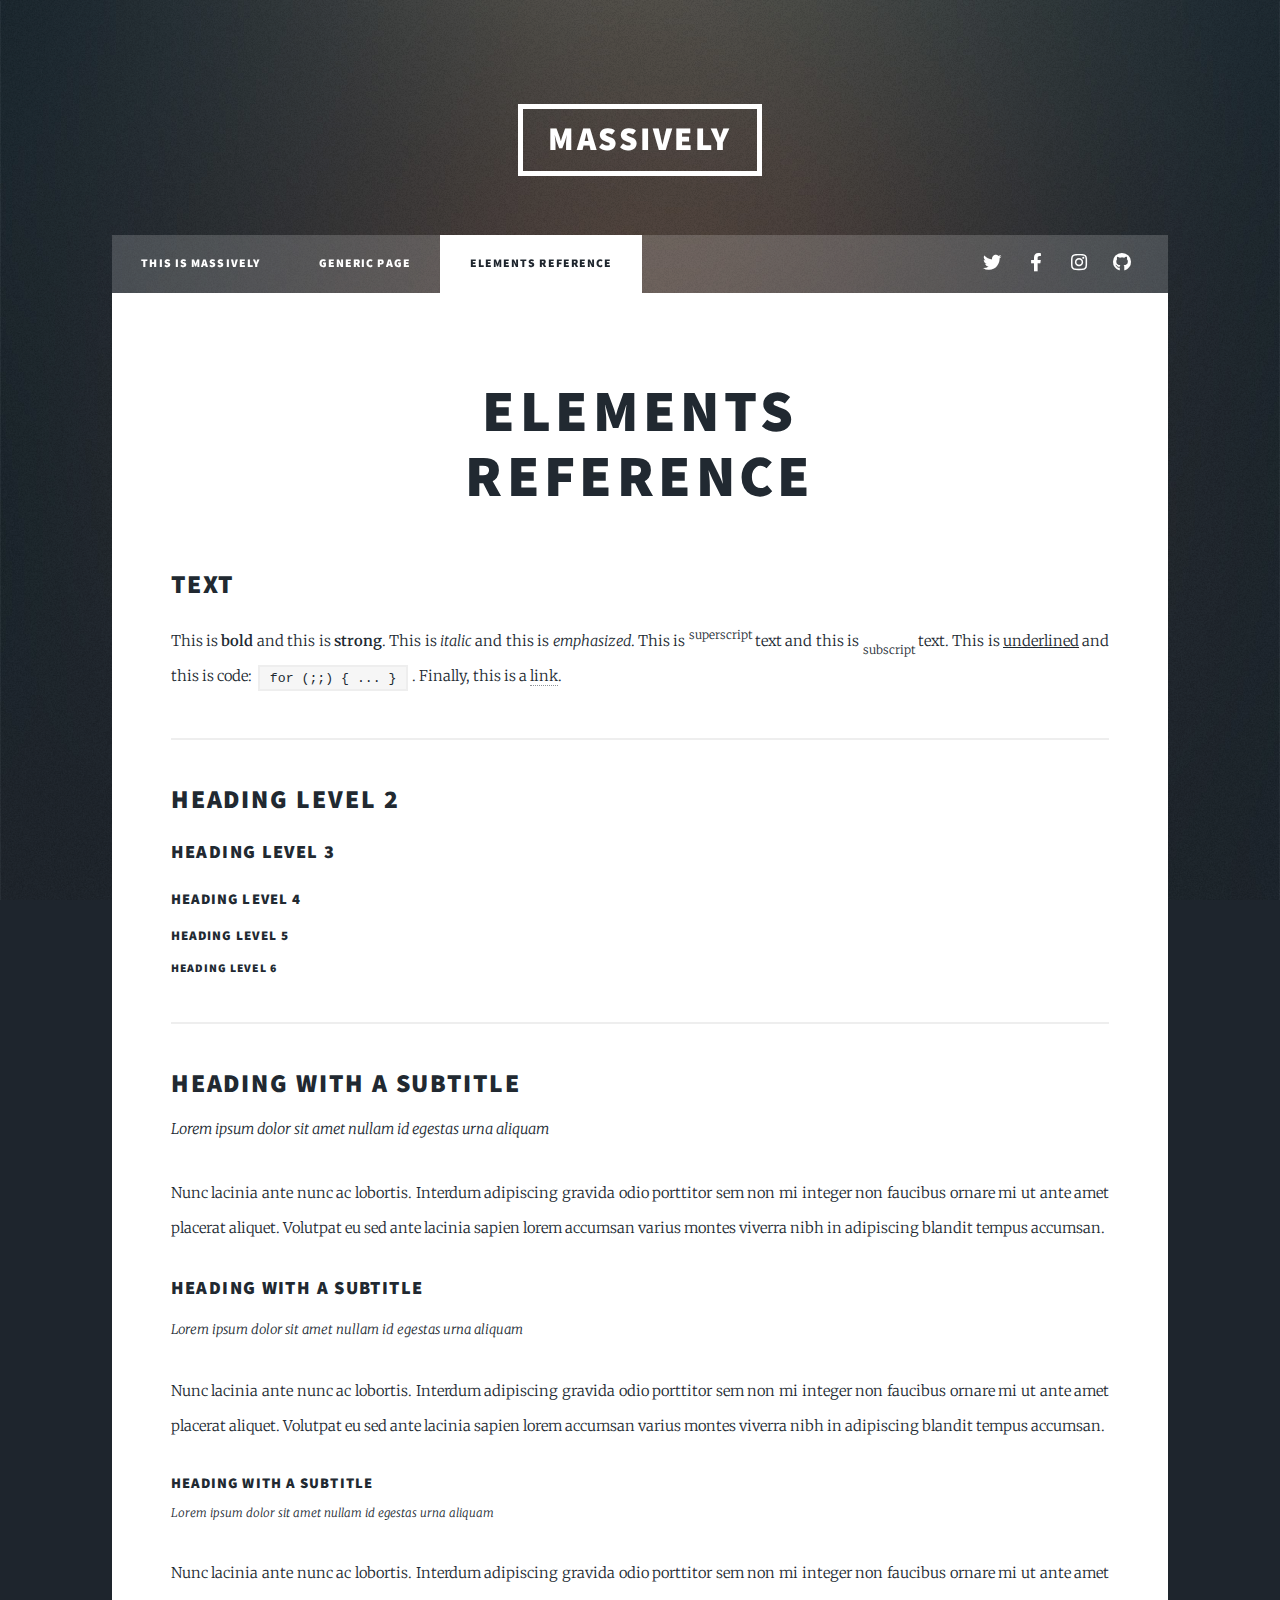
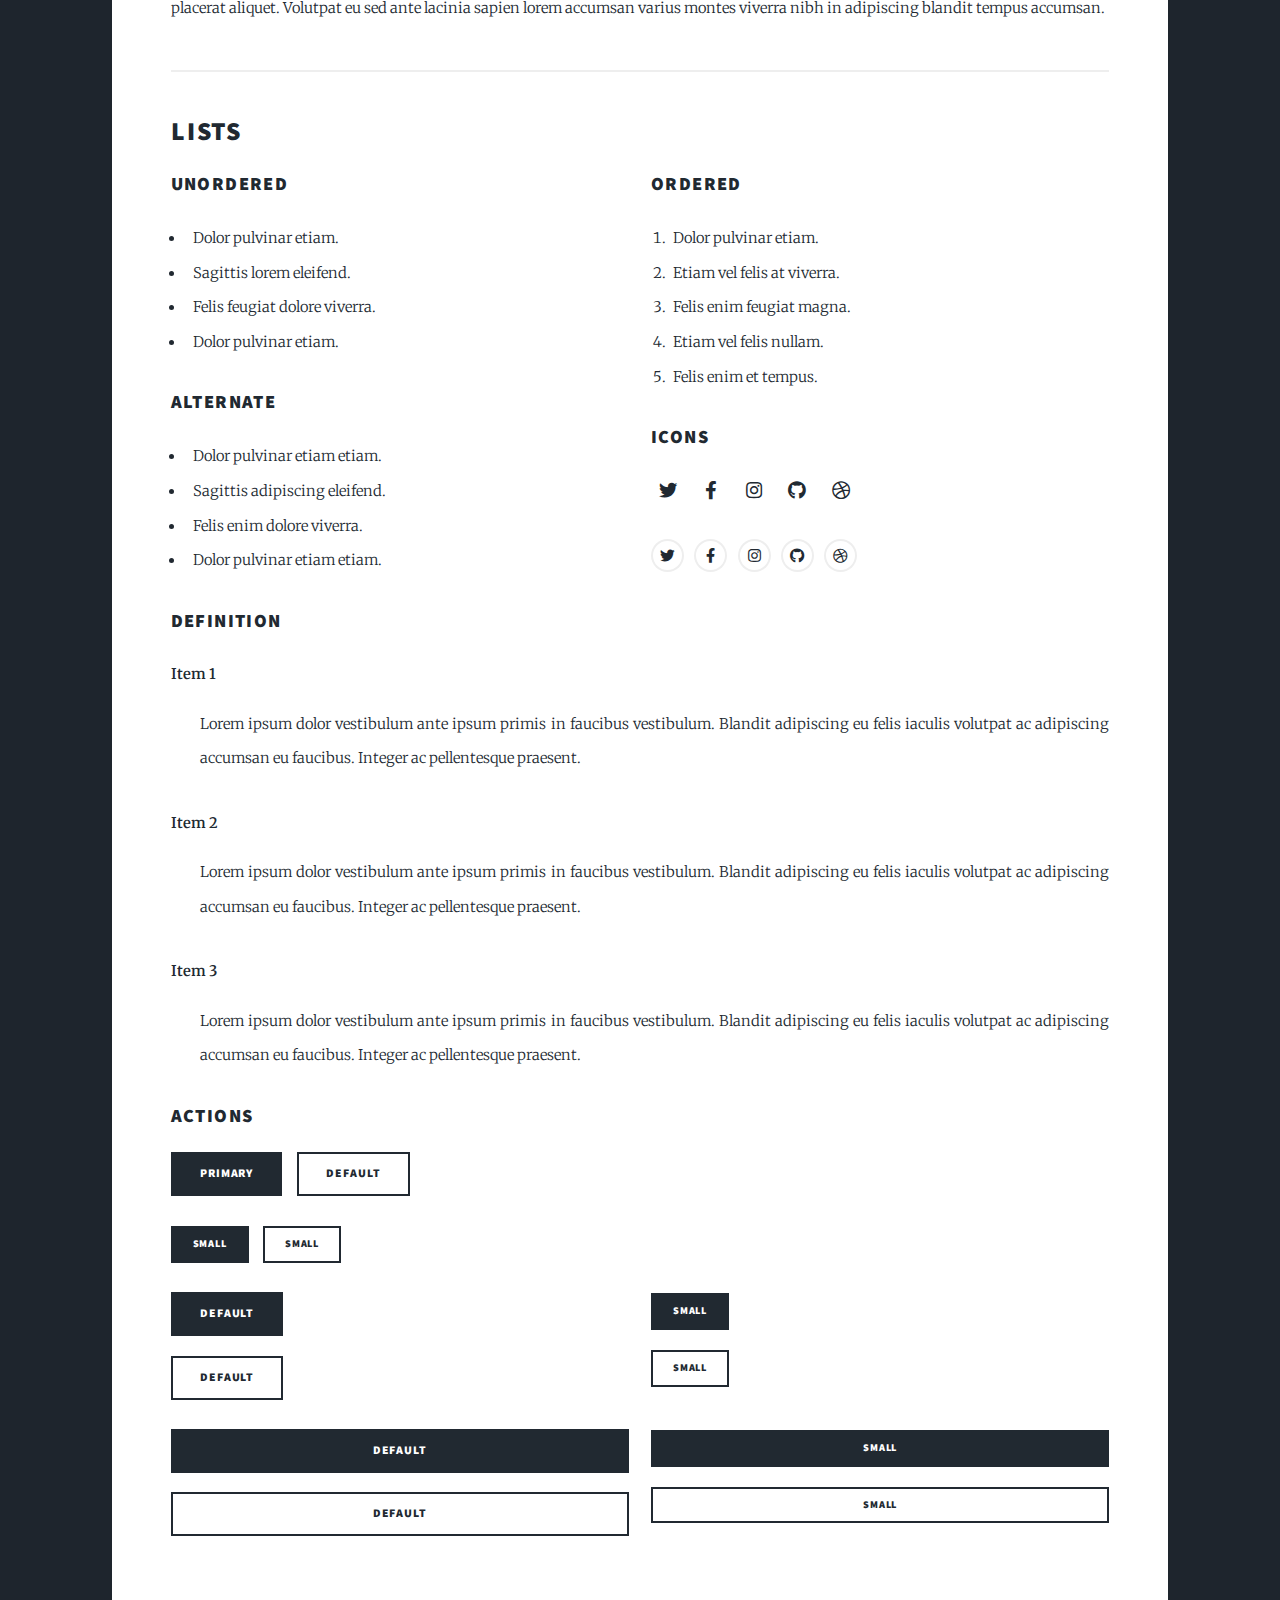
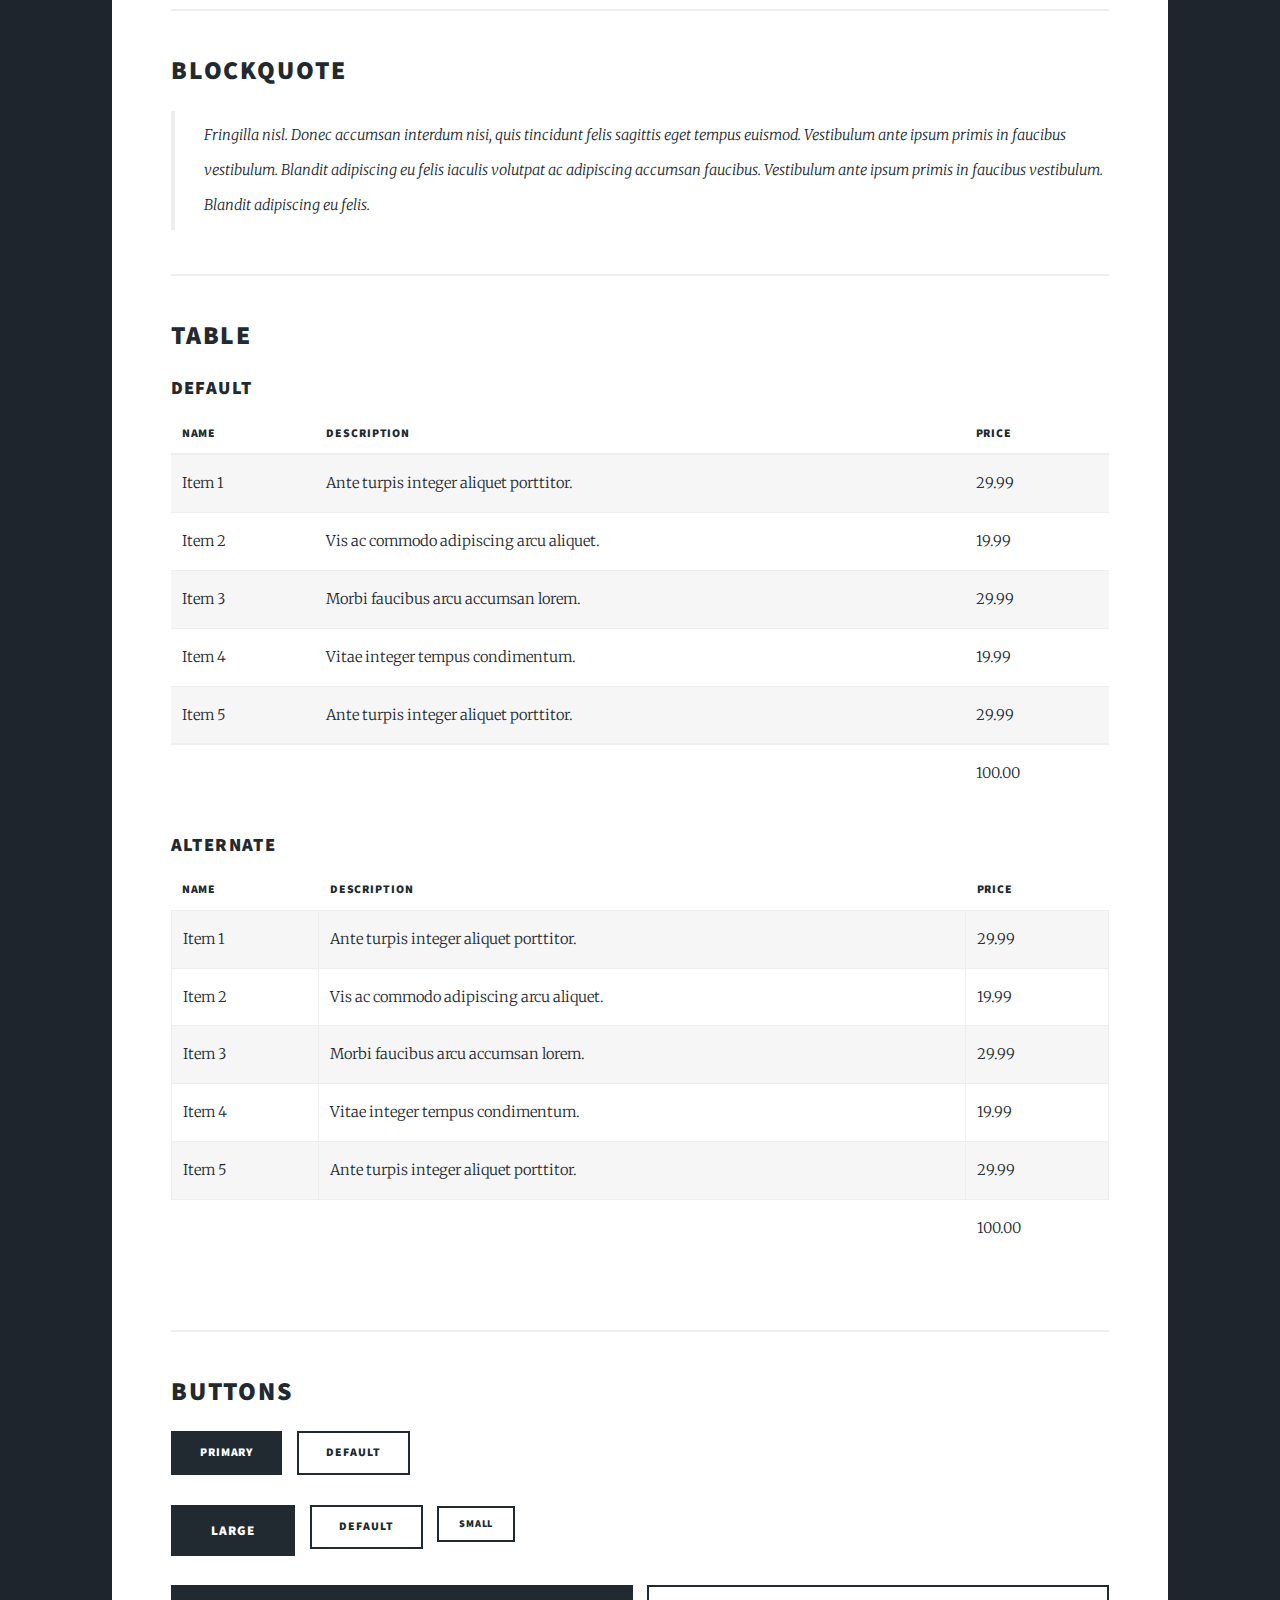
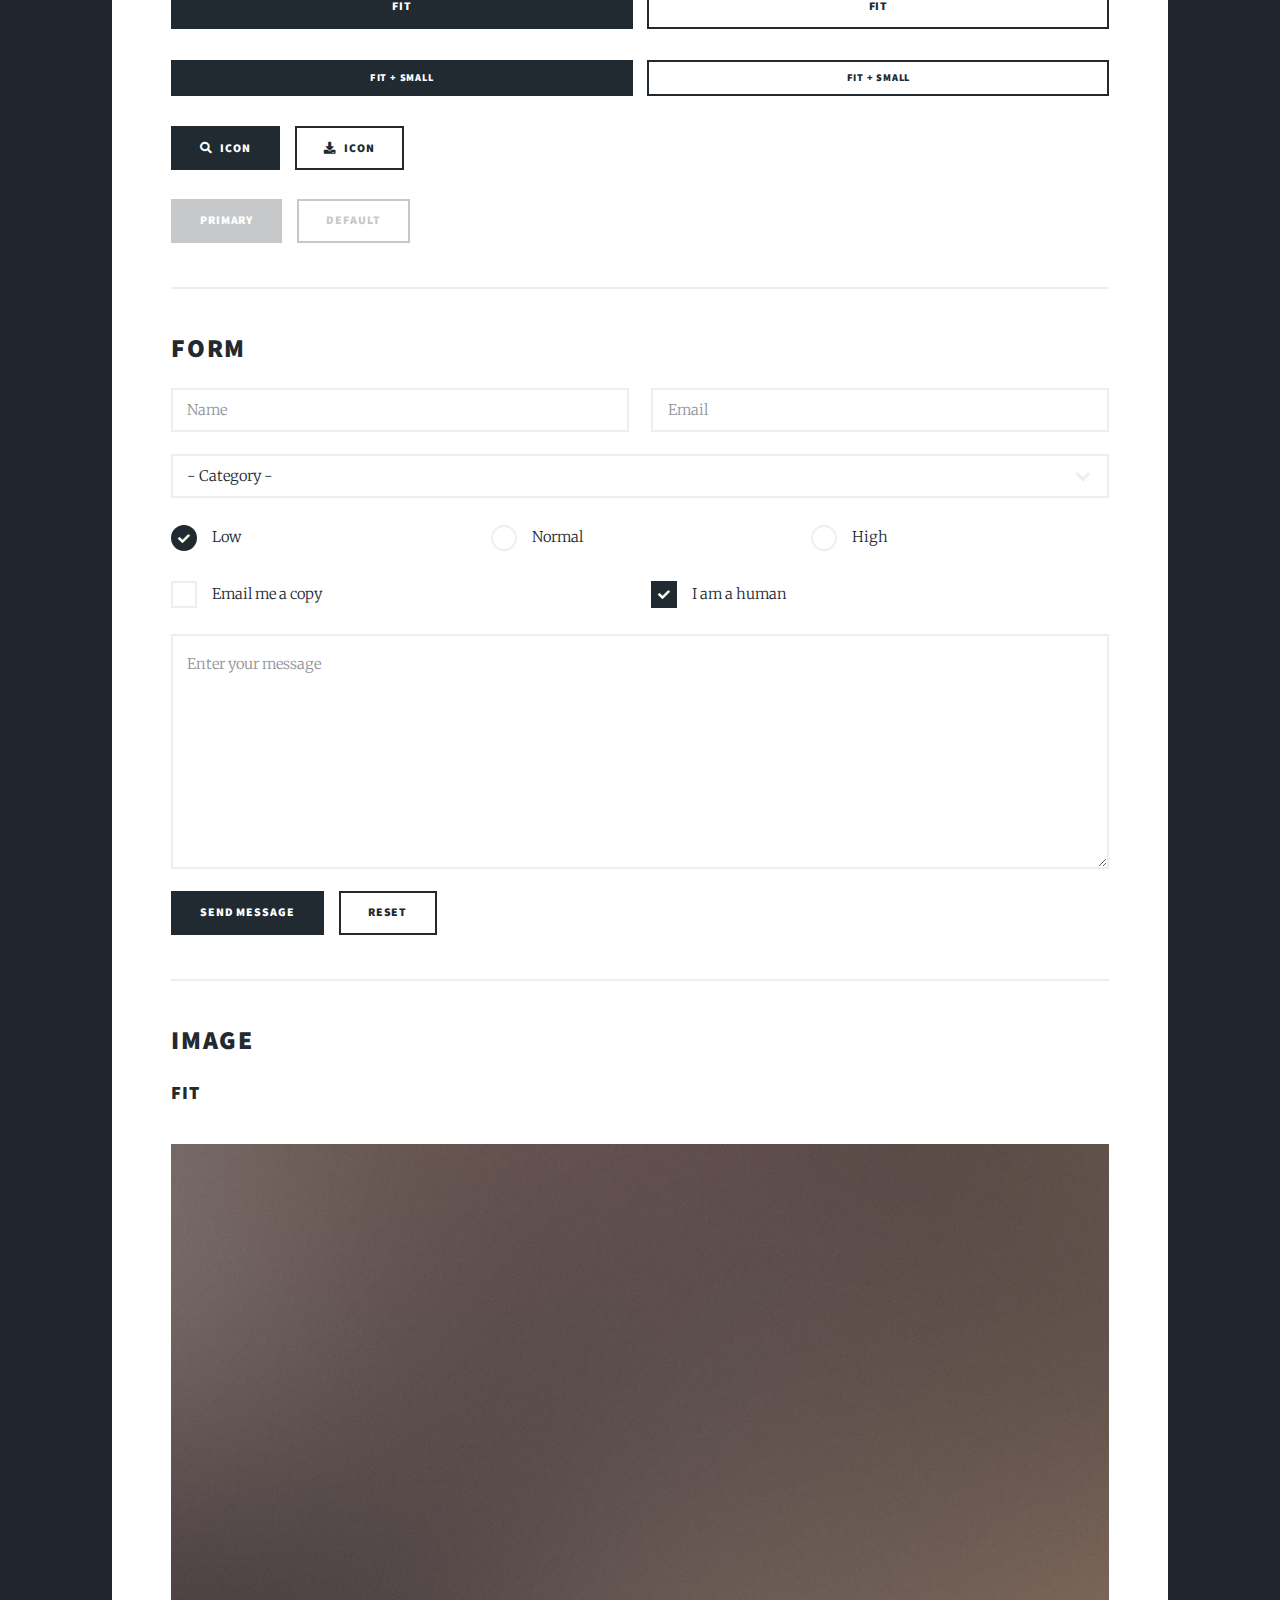
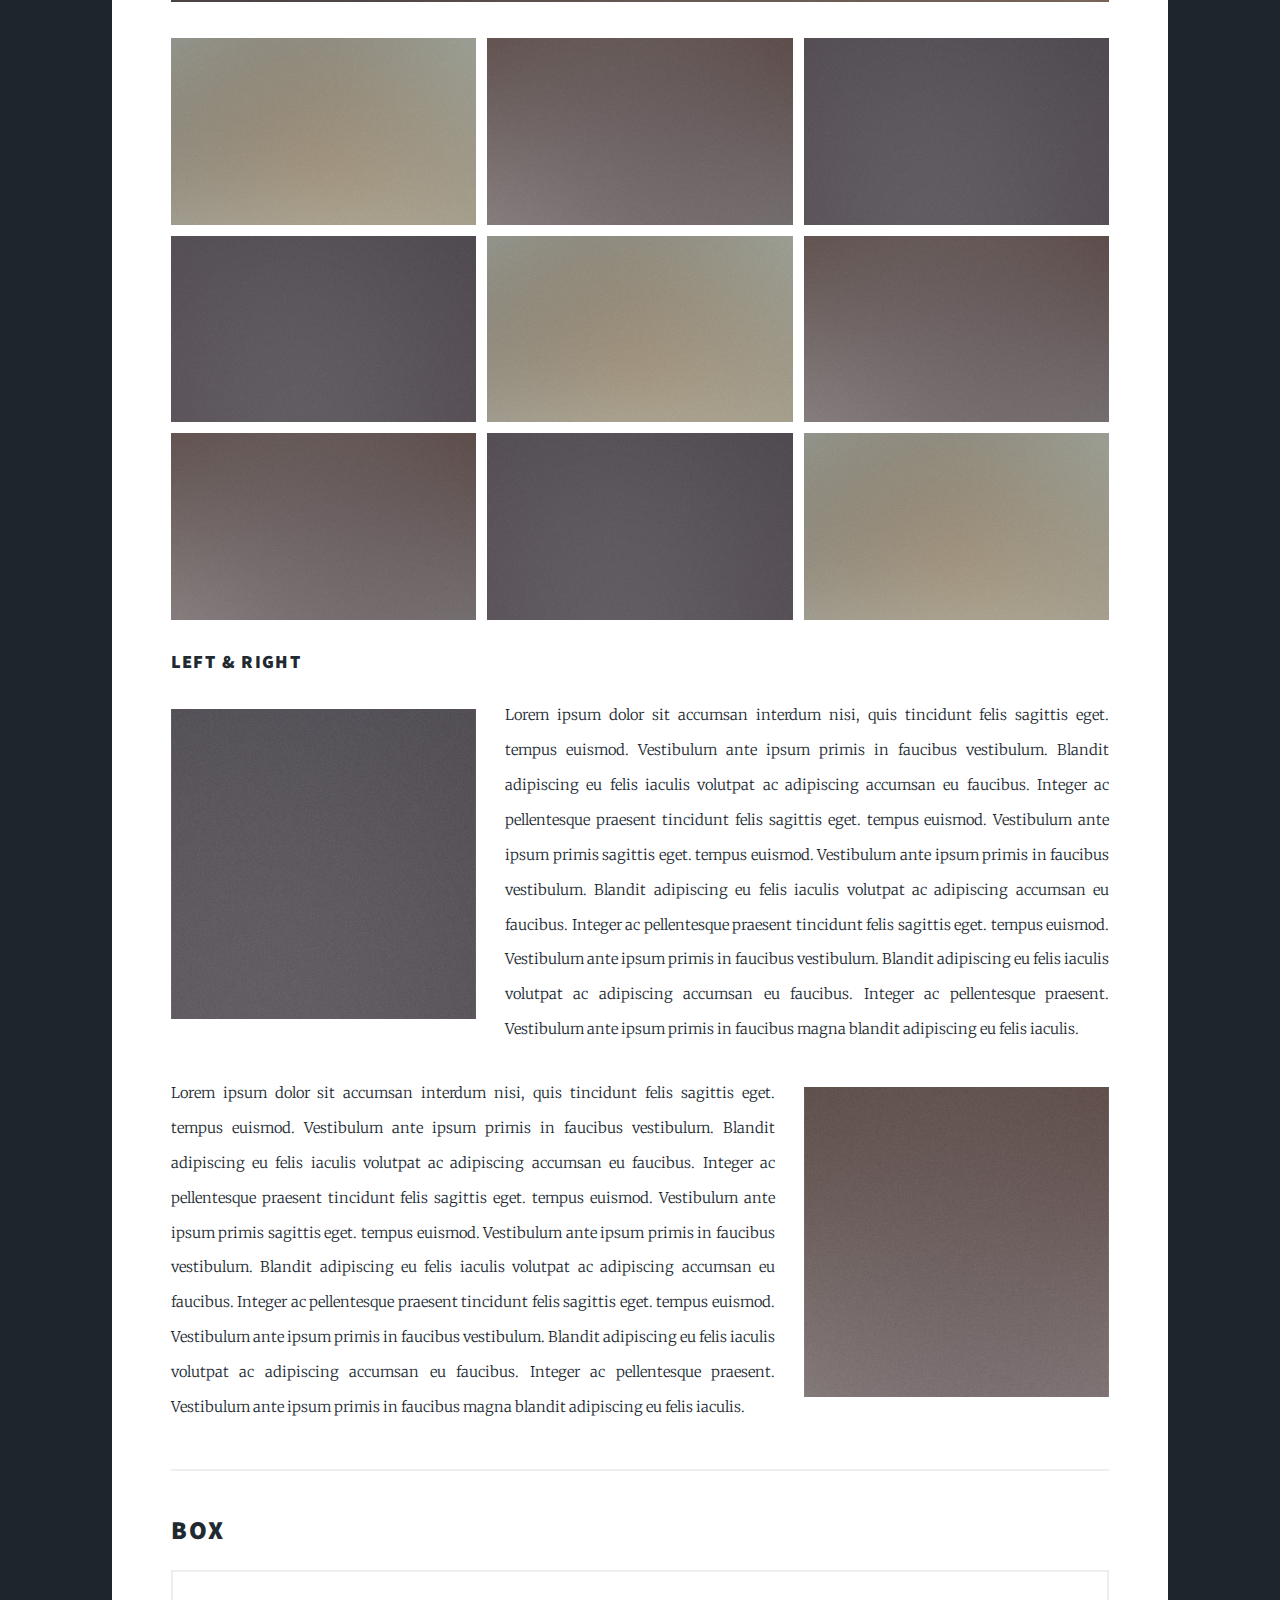
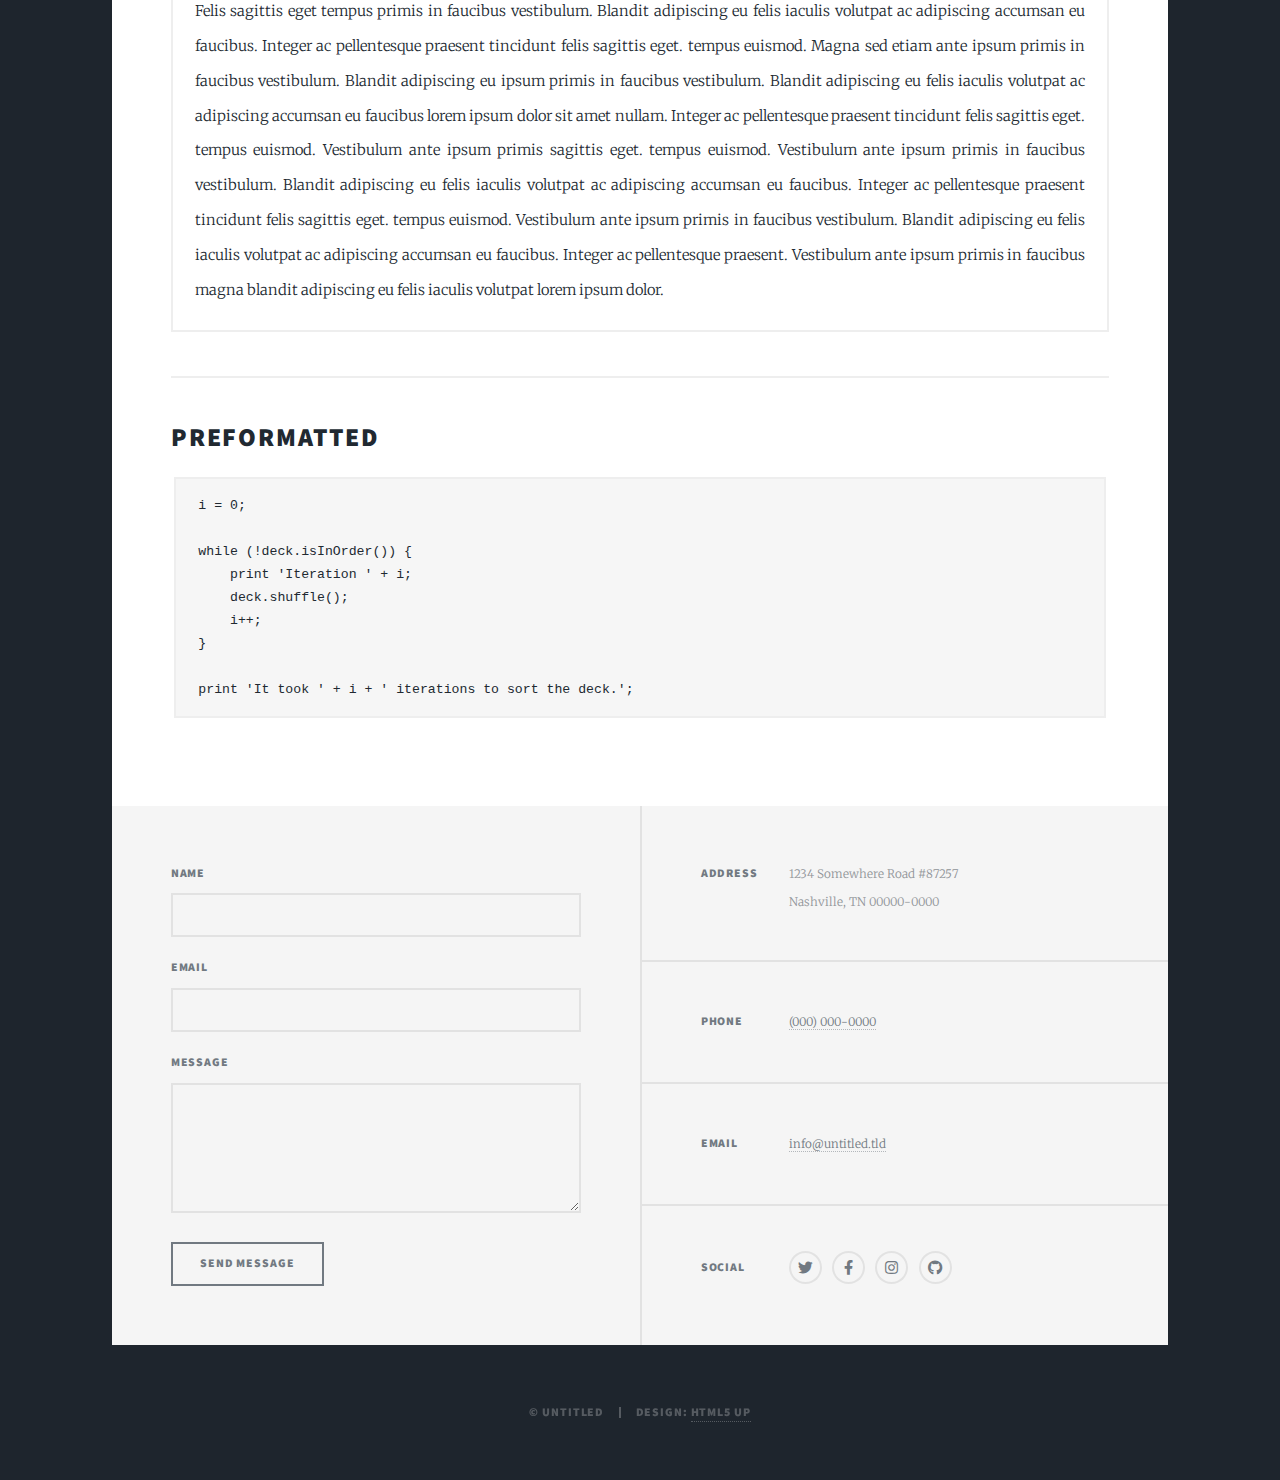
==== elements.html @ 834de0f0 "Add files via upload" ====
<!DOCTYPE HTML>
<!--
	Massively by HTML5 UP
	html5up.net | @ajlkn
	Free for personal and commercial use under the CCA 3.0 license (html5up.net/license)
-->
<html>
	<head>
		<title>Elements Reference - Massively by HTML5 UP</title>
		<meta charset="utf-8" />
		<meta name="viewport" content="width=device-width, initial-scale=1, user-scalable=no" />
		<link rel="stylesheet" href="assets/css/main.css" />
		<noscript><link rel="stylesheet" href="assets/css/noscript.css" /></noscript>
	</head>
	<body class="is-preload">

		<!-- Wrapper -->
			<div id="wrapper">

				<!-- Header -->
					<header id="header">
						<a href="index.html" class="logo">Massively</a>
					</header>

				<!-- Nav -->
					<nav id="nav">
						<ul class="links">
							<li><a href="index.html">This is Massively</a></li>
							<li><a href="generic.html">Generic Page</a></li>
							<li class="active"><a href="elements.html">Elements Reference</a></li>
						</ul>
						<ul class="icons">
							<li><a href="#" class="icon brands fa-twitter"><span class="label">Twitter</span></a></li>
							<li><a href="#" class="icon brands fa-facebook-f"><span class="label">Facebook</span></a></li>
							<li><a href="#" class="icon brands fa-instagram"><span class="label">Instagram</span></a></li>
							<li><a href="#" class="icon brands fa-github"><span class="label">GitHub</span></a></li>
						</ul>
					</nav>

				<!-- Main -->
					<div id="main">

						<!-- Post -->
							<section class="post">
								<header class="major">
									<h1>Elements<br />
									Reference</h1>
								</header>

								<!-- Text stuff -->
									<h2>Text</h2>
									<p>This is <b>bold</b> and this is <strong>strong</strong>. This is <i>italic</i> and this is <em>emphasized</em>.
									This is <sup>superscript</sup> text and this is <sub>subscript</sub> text.
									This is <u>underlined</u> and this is code: <code>for (;;) { ... }</code>.
									Finally, this is a <a href="#">link</a>.</p>
									<hr />
									<h2>Heading Level 2</h2>
									<h3>Heading Level 3</h3>
									<h4>Heading Level 4</h4>
									<h5>Heading Level 5</h5>
									<h6>Heading Level 6</h6>
									<hr />
									<header>
										<h2>Heading with a Subtitle</h2>
										<p>Lorem ipsum dolor sit amet nullam id egestas urna aliquam</p>
									</header>
									<p>Nunc lacinia ante nunc ac lobortis. Interdum adipiscing gravida odio porttitor sem non mi integer non faucibus ornare mi ut ante amet placerat aliquet. Volutpat eu sed ante lacinia sapien lorem accumsan varius montes viverra nibh in adipiscing blandit tempus accumsan.</p>
									<header>
										<h3>Heading with a Subtitle</h3>
										<p>Lorem ipsum dolor sit amet nullam id egestas urna aliquam</p>
									</header>
									<p>Nunc lacinia ante nunc ac lobortis. Interdum adipiscing gravida odio porttitor sem non mi integer non faucibus ornare mi ut ante amet placerat aliquet. Volutpat eu sed ante lacinia sapien lorem accumsan varius montes viverra nibh in adipiscing blandit tempus accumsan.</p>
									<header>
										<h4>Heading with a Subtitle</h4>
										<p>Lorem ipsum dolor sit amet nullam id egestas urna aliquam</p>
									</header>
									<p>Nunc lacinia ante nunc ac lobortis. Interdum adipiscing gravida odio porttitor sem non mi integer non faucibus ornare mi ut ante amet placerat aliquet. Volutpat eu sed ante lacinia sapien lorem accumsan varius montes viverra nibh in adipiscing blandit tempus accumsan.</p>

									<hr />

								<!-- Lists -->
									<h2>Lists</h2>
									<div class="row">
										<div class="col-6 col-12-small">

											<h3>Unordered</h3>
											<ul>
												<li>Dolor pulvinar etiam.</li>
												<li>Sagittis lorem eleifend.</li>
												<li>Felis feugiat dolore viverra.</li>
												<li>Dolor pulvinar etiam.</li>
											</ul>

											<h3>Alternate</h3>
											<ul class="alt">
												<li>Dolor pulvinar etiam etiam.</li>
												<li>Sagittis adipiscing eleifend.</li>
												<li>Felis enim dolore viverra.</li>
												<li>Dolor pulvinar etiam etiam.</li>
											</ul>

										</div>
										<div class="col-6 col-12-small">

											<h3>Ordered</h3>
											<ol>
												<li>Dolor pulvinar etiam.</li>
												<li>Etiam vel felis at viverra.</li>
												<li>Felis enim feugiat magna.</li>
												<li>Etiam vel felis nullam.</li>
												<li>Felis enim et tempus.</li>
											</ol>

											<h3>Icons</h3>
											<ul class="icons">
												<li><a href="#" class="icon brands fa-twitter"><span class="label">Twitter</span></a></li>
												<li><a href="#" class="icon brands fa-facebook-f"><span class="label">Facebook</span></a></li>
												<li><a href="#" class="icon brands fa-instagram"><span class="label">Instagram</span></a></li>
												<li><a href="#" class="icon brands fa-github"><span class="label">Github</span></a></li>
												<li><a href="#" class="icon brands fa-dribbble"><span class="label">Dribbble</span></a></li>
											</ul>
											<ul class="icons alt">
												<li><a href="#" class="icon brands alt fa-twitter"><span class="label">Twitter</span></a></li>
												<li><a href="#" class="icon brands alt fa-facebook-f"><span class="label">Facebook</span></a></li>
												<li><a href="#" class="icon brands alt fa-instagram"><span class="label">Instagram</span></a></li>
												<li><a href="#" class="icon brands alt fa-github"><span class="label">Github</span></a></li>
												<li><a href="#" class="icon brands alt fa-dribbble"><span class="label">Dribbble</span></a></li>
											</ul>

										</div>
									</div>
									<h3>Definition</h3>
									<dl>
										<dt>Item 1</dt>
										<dd>
											<p>Lorem ipsum dolor vestibulum ante ipsum primis in faucibus vestibulum. Blandit adipiscing eu felis iaculis volutpat ac adipiscing accumsan eu faucibus. Integer ac pellentesque praesent.</p>
										</dd>
										<dt>Item 2</dt>
										<dd>
											<p>Lorem ipsum dolor vestibulum ante ipsum primis in faucibus vestibulum. Blandit adipiscing eu felis iaculis volutpat ac adipiscing accumsan eu faucibus. Integer ac pellentesque praesent.</p>
										</dd>
										<dt>Item 3</dt>
										<dd>
											<p>Lorem ipsum dolor vestibulum ante ipsum primis in faucibus vestibulum. Blandit adipiscing eu felis iaculis volutpat ac adipiscing accumsan eu faucibus. Integer ac pellentesque praesent.</p>
										</dd>
									</dl>

									<h3>Actions</h3>
									<ul class="actions">
										<li><a href="#" class="button primary">Primary</a></li>
										<li><a href="#" class="button">Default</a></li>
									</ul>
									<ul class="actions small">
										<li><a href="#" class="button primary small">Small</a></li>
										<li><a href="#" class="button small">Small</a></li>
									</ul>
									<div class="row">
										<div class="col-6 col-12-small">
											<ul class="actions stacked">
												<li><a href="#" class="button primary">Default</a></li>
												<li><a href="#" class="button">Default</a></li>
											</ul>
										</div>
										<div class="col-6 col-12-small">
											<ul class="actions stacked">
												<li><a href="#" class="button primary small">Small</a></li>
												<li><a href="#" class="button small">Small</a></li>
											</ul>
										</div>
									</div>
									<div class="row">
										<div class="col-6 col-12-small">
											<ul class="actions stacked">
												<li><a href="#" class="button primary fit">Default</a></li>
												<li><a href="#" class="button fit">Default</a></li>
											</ul>
										</div>
										<div class="col-6 col-12-small">
											<ul class="actions stacked">
												<li><a href="#" class="button primary small fit">Small</a></li>
												<li><a href="#" class="button small fit">Small</a></li>
											</ul>
										</div>
									</div>

									<hr />

								<!-- Blockquote -->
									<h2>Blockquote</h2>
									<blockquote>Fringilla nisl. Donec accumsan interdum nisi, quis tincidunt felis sagittis eget tempus euismod. Vestibulum ante ipsum primis in faucibus vestibulum. Blandit adipiscing eu felis iaculis volutpat ac adipiscing accumsan faucibus. Vestibulum ante ipsum primis in faucibus vestibulum. Blandit adipiscing eu felis.</blockquote>

									<hr />

								<!-- Table -->
									<h2>Table</h2>

									<h3>Default</h3>
									<div class="table-wrapper">
										<table>
											<thead>
												<tr>
													<th>Name</th>
													<th>Description</th>
													<th>Price</th>
												</tr>
											</thead>
											<tbody>
												<tr>
													<td>Item 1</td>
													<td>Ante turpis integer aliquet porttitor.</td>
													<td>29.99</td>
												</tr>
												<tr>
													<td>Item 2</td>
													<td>Vis ac commodo adipiscing arcu aliquet.</td>
													<td>19.99</td>
												</tr>
												<tr>
													<td>Item 3</td>
													<td> Morbi faucibus arcu accumsan lorem.</td>
													<td>29.99</td>
												</tr>
												<tr>
													<td>Item 4</td>
													<td>Vitae integer tempus condimentum.</td>
													<td>19.99</td>
												</tr>
												<tr>
													<td>Item 5</td>
													<td>Ante turpis integer aliquet porttitor.</td>
													<td>29.99</td>
												</tr>
											</tbody>
											<tfoot>
												<tr>
													<td colspan="2"></td>
													<td>100.00</td>
												</tr>
											</tfoot>
										</table>
									</div>

									<h3>Alternate</h3>
									<div class="table-wrapper">
										<table class="alt">
											<thead>
												<tr>
													<th>Name</th>
													<th>Description</th>
													<th>Price</th>
												</tr>
											</thead>
											<tbody>
												<tr>
													<td>Item 1</td>
													<td>Ante turpis integer aliquet porttitor.</td>
													<td>29.99</td>
												</tr>
												<tr>
													<td>Item 2</td>
													<td>Vis ac commodo adipiscing arcu aliquet.</td>
													<td>19.99</td>
												</tr>
												<tr>
													<td>Item 3</td>
													<td> Morbi faucibus arcu accumsan lorem.</td>
													<td>29.99</td>
												</tr>
												<tr>
													<td>Item 4</td>
													<td>Vitae integer tempus condimentum.</td>
													<td>19.99</td>
												</tr>
												<tr>
													<td>Item 5</td>
													<td>Ante turpis integer aliquet porttitor.</td>
													<td>29.99</td>
												</tr>
											</tbody>
											<tfoot>
												<tr>
													<td colspan="2"></td>
													<td>100.00</td>
												</tr>
											</tfoot>
										</table>
									</div>

									<hr />

								<!-- Buttons -->
									<h2>Buttons</h2>
									<ul class="actions">
										<li><a href="#" class="button primary">Primary</a></li>
										<li><a href="#" class="button">Default</a></li>
									</ul>
									<ul class="actions">
										<li><a href="#" class="button primary large">Large</a></li>
										<li><a href="#" class="button">Default</a></li>
										<li><a href="#" class="button small">Small</a></li>
									</ul>
									<ul class="actions fit">
										<li><a href="#" class="button primary fit">Fit</a></li>
										<li><a href="#" class="button fit">Fit</a></li>
									</ul>
									<ul class="actions fit small">
										<li><a href="#" class="button primary fit small">Fit + Small</a></li>
										<li><a href="#" class="button fit small">Fit + Small</a></li>
									</ul>
									<ul class="actions">
										<li><a href="#" class="button primary icon solid fa-search">Icon</a></li>
										<li><a href="#" class="button icon solid fa-download">Icon</a></li>
									</ul>
									<ul class="actions">
										<li><span class="button primary disabled">Primary</span></li>
										<li><span class="button disabled">Default</span></li>
									</ul>

									<hr />

								<!-- Form -->
									<h2>Form</h2>

									<form method="post" action="#">
										<div class="row gtr-uniform">
											<div class="col-6 col-12-xsmall">
												<input type="text" name="demo-name" id="demo-name" value="" placeholder="Name" />
											</div>
											<div class="col-6 col-12-xsmall">
												<input type="email" name="demo-email" id="demo-email" value="" placeholder="Email" />
											</div>
											<!-- Break -->
											<div class="col-12">
												<select name="demo-category" id="demo-category">
													<option value="">- Category -</option>
													<option value="1">Manufacturing</option>
													<option value="1">Shipping</option>
													<option value="1">Administration</option>
													<option value="1">Human Resources</option>
												</select>
											</div>
											<!-- Break -->
											<div class="col-4 col-12-small">
												<input type="radio" id="demo-priority-low" name="demo-priority" checked>
												<label for="demo-priority-low">Low</label>
											</div>
											<div class="col-4 col-12-small">
												<input type="radio" id="demo-priority-normal" name="demo-priority">
												<label for="demo-priority-normal">Normal</label>
											</div>
											<div class="col-4 col-12-small">
												<input type="radio" id="demo-priority-high" name="demo-priority">
												<label for="demo-priority-high">High</label>
											</div>
											<!-- Break -->
											<div class="col-6 col-12-small">
												<input type="checkbox" id="demo-copy" name="demo-copy">
												<label for="demo-copy">Email me a copy</label>
											</div>
											<div class="col-6 col-12-small">
												<input type="checkbox" id="demo-human" name="demo-human" checked>
												<label for="demo-human">I am a human</label>
											</div>
											<!-- Break -->
											<div class="col-12">
												<textarea name="demo-message" id="demo-message" placeholder="Enter your message" rows="6"></textarea>
											</div>
											<!-- Break -->
											<div class="col-12">
												<ul class="actions">
													<li><input type="submit" value="Send Message" class="primary" /></li>
													<li><input type="reset" value="Reset" /></li>
												</ul>
											</div>
										</div>
									</form>

									<hr />

								<!-- Image -->
									<h2>Image</h2>

									<h3>Fit</h3>
									<span class="image fit"><img src="images/pic01.jpg" alt="" /></span>
									<div class="box alt">
										<div class="row gtr-50 gtr-uniform">
											<div class="col-4"><span class="image fit"><img src="images/pic02.jpg" alt="" /></span></div>
											<div class="col-4"><span class="image fit"><img src="images/pic03.jpg" alt="" /></span></div>
											<div class="col-4"><span class="image fit"><img src="images/pic04.jpg" alt="" /></span></div>
											<!-- Break -->
											<div class="col-4"><span class="image fit"><img src="images/pic04.jpg" alt="" /></span></div>
											<div class="col-4"><span class="image fit"><img src="images/pic02.jpg" alt="" /></span></div>
											<div class="col-4"><span class="image fit"><img src="images/pic03.jpg" alt="" /></span></div>
											<!-- Break -->
											<div class="col-4"><span class="image fit"><img src="images/pic03.jpg" alt="" /></span></div>
											<div class="col-4"><span class="image fit"><img src="images/pic04.jpg" alt="" /></span></div>
											<div class="col-4"><span class="image fit"><img src="images/pic02.jpg" alt="" /></span></div>
										</div>
									</div>

									<h3>Left &amp; Right</h3>
									<p><span class="image left"><img src="images/pic08.jpg" alt="" /></span>Lorem ipsum dolor sit accumsan interdum nisi, quis tincidunt felis sagittis eget. tempus euismod. Vestibulum ante ipsum primis in faucibus vestibulum. Blandit adipiscing eu felis iaculis volutpat ac adipiscing accumsan eu faucibus. Integer ac pellentesque praesent tincidunt felis sagittis eget. tempus euismod. Vestibulum ante ipsum primis sagittis eget. tempus euismod. Vestibulum ante ipsum primis in faucibus vestibulum. Blandit adipiscing eu felis iaculis volutpat ac adipiscing accumsan eu faucibus. Integer ac pellentesque praesent tincidunt felis sagittis eget. tempus euismod. Vestibulum ante ipsum primis in faucibus vestibulum. Blandit adipiscing eu felis iaculis volutpat ac adipiscing accumsan eu faucibus. Integer ac pellentesque praesent. Vestibulum ante ipsum primis in faucibus magna blandit adipiscing eu felis iaculis.</p>
									<p><span class="image right"><img src="images/pic09.jpg" alt="" /></span>Lorem ipsum dolor sit accumsan interdum nisi, quis tincidunt felis sagittis eget. tempus euismod. Vestibulum ante ipsum primis in faucibus vestibulum. Blandit adipiscing eu felis iaculis volutpat ac adipiscing accumsan eu faucibus. Integer ac pellentesque praesent tincidunt felis sagittis eget. tempus euismod. Vestibulum ante ipsum primis sagittis eget. tempus euismod. Vestibulum ante ipsum primis in faucibus vestibulum. Blandit adipiscing eu felis iaculis volutpat ac adipiscing accumsan eu faucibus. Integer ac pellentesque praesent tincidunt felis sagittis eget. tempus euismod. Vestibulum ante ipsum primis in faucibus vestibulum. Blandit adipiscing eu felis iaculis volutpat ac adipiscing accumsan eu faucibus. Integer ac pellentesque praesent. Vestibulum ante ipsum primis in faucibus magna blandit adipiscing eu felis iaculis.</p>

									<hr />

								<!-- Box -->
									<h2>Box</h2>
									<div class="box">
										<p>Felis sagittis eget tempus primis in faucibus vestibulum. Blandit adipiscing eu felis iaculis volutpat ac adipiscing accumsan eu faucibus. Integer ac pellentesque praesent tincidunt felis sagittis eget. tempus euismod. Magna sed etiam ante ipsum primis in faucibus vestibulum. Blandit adipiscing eu ipsum primis in faucibus vestibulum. Blandit adipiscing eu felis iaculis volutpat ac adipiscing accumsan eu faucibus lorem ipsum dolor sit amet nullam. Integer ac pellentesque praesent tincidunt felis sagittis eget. tempus euismod. Vestibulum ante ipsum primis sagittis eget. tempus euismod. Vestibulum ante ipsum primis in faucibus vestibulum. Blandit adipiscing eu felis iaculis volutpat ac adipiscing accumsan eu faucibus. Integer ac pellentesque praesent tincidunt felis sagittis eget. tempus euismod. Vestibulum ante ipsum primis in faucibus vestibulum. Blandit adipiscing eu felis iaculis volutpat ac adipiscing accumsan eu faucibus. Integer ac pellentesque praesent. Vestibulum ante ipsum primis in faucibus magna blandit adipiscing eu felis iaculis volutpat lorem ipsum dolor.</p>
									</div>

									<hr />

								<!-- Preformatted Code -->
									<h2>Preformatted</h2>
									<pre><code>i = 0;

while (!deck.isInOrder()) {
    print 'Iteration ' + i;
    deck.shuffle();
    i++;
}

print 'It took ' + i + ' iterations to sort the deck.';
</code></pre>

							</section>

					</div>

				<!-- Footer -->
					<footer id="footer">
						<section>
							<form method="post" action="#">
								<div class="fields">
									<div class="field">
										<label for="name">Name</label>
										<input type="text" name="name" id="name" />
									</div>
									<div class="field">
										<label for="email">Email</label>
										<input type="text" name="email" id="email" />
									</div>
									<div class="field">
										<label for="message">Message</label>
										<textarea name="message" id="message" rows="3"></textarea>
									</div>
								</div>
								<ul class="actions">
									<li><input type="submit" value="Send Message" /></li>
								</ul>
							</form>
						</section>
						<section class="split contact">
							<section class="alt">
								<h3>Address</h3>
								<p>1234 Somewhere Road #87257<br />
								Nashville, TN 00000-0000</p>
							</section>
							<section>
								<h3>Phone</h3>
								<p><a href="#">(000) 000-0000</a></p>
							</section>
							<section>
								<h3>Email</h3>
								<p><a href="#">info@untitled.tld</a></p>
							</section>
							<section>
								<h3>Social</h3>
								<ul class="icons alt">
									<li><a href="#" class="icon brands alt fa-twitter"><span class="label">Twitter</span></a></li>
									<li><a href="#" class="icon brands alt fa-facebook-f"><span class="label">Facebook</span></a></li>
									<li><a href="#" class="icon brands alt fa-instagram"><span class="label">Instagram</span></a></li>
									<li><a href="#" class="icon brands alt fa-github"><span class="label">GitHub</span></a></li>
								</ul>
							</section>
						</section>
					</footer>

				<!-- Copyright -->
					<div id="copyright">
						<ul><li>&copy; Untitled</li><li>Design: <a href="https://html5up.net">HTML5 UP</a></li></ul>
					</div>

			</div>

		<!-- Scripts -->
			<script src="assets/js/jquery.min.js"></script>
			<script src="assets/js/jquery.scrollex.min.js"></script>
			<script src="assets/js/jquery.scrolly.min.js"></script>
			<script src="assets/js/browser.min.js"></script>
			<script src="assets/js/breakpoints.min.js"></script>
			<script src="assets/js/util.js"></script>
			<script src="assets/js/main.js"></script>

	</body>
</html>
---- assets/css/main.css ----
@import url(fontawesome-all.min.css);
@import url("https://fonts.googleapis.com/css?family=Merriweather:300,700,300italic,700italic|Source+Sans+Pro:900");

/*
	Massively by HTML5 UP
	html5up.net | @ajlkn
	Free for personal and commercial use under the CCA 3.0 license (html5up.net/license)
*/

html, body, div, span, applet, object,
iframe, h1, h2, h3, h4, h5, h6, p, blockquote,
pre, a, abbr, acronym, address, big, cite,
code, del, dfn, em, img, ins, kbd, q, s, samp,
small, strike, strong, sub, sup, tt, var, b,
u, i, center, dl, dt, dd, ol, ul, li, fieldset,
form, label, legend, table, caption, tbody,
tfoot, thead, tr, th, td, article, aside,
canvas, details, embed, figure, figcaption,
footer, header, hgroup, menu, nav, output, ruby,
section, summary, time, mark, audio, video {
	margin: 0;
	padding: 0;
	border: 0;
	font-size: 100%;
	font: inherit;
	vertical-align: baseline;}

article, aside, details, figcaption, figure,
footer, header, hgroup, menu, nav, section {
	display: block;}

body {
	line-height: 1;
}

ol, ul {
	list-style: none;
}

blockquote, q {
	quotes: none;
}

	blockquote:before, blockquote:after, q:before, q:after {
		content: '';
		content: none;
	}

table {
	border-collapse: collapse;
	border-spacing: 0;
}

body {
	-webkit-text-size-adjust: none;
}

mark {
	background-color: transparent;
	color: inherit;
}

input::-moz-focus-inner {
	border: 0;
	padding: 0;
}

input, select, textarea {
	-moz-appearance: none;
	-webkit-appearance: none;
	-ms-appearance: none;
	appearance: none;
}

/* Basic */

	@-ms-viewport {
		width: device-width;
	}

	body {
		-ms-overflow-style: scrollbar;
	}

	@media screen and (max-width: 480px) {

		html, body {
			min-width: 320px;
		}

	}

	html {
		box-sizing: border-box;
	}

	*, *:before, *:after {
		box-sizing: inherit;
	}

	body {
		background-color: #1e252d;
	}

		body.is-preload *, body.is-preload *:before, body.is-preload *:after {
			-moz-animation: none !important;
			-webkit-animation: none !important;
			-ms-animation: none !important;
			animation: none !important;
			-moz-transition: none !important;
			-webkit-transition: none !important;
			-ms-transition: none !important;
			transition: none !important;
		}

/* Type */

	html {
		font-size: 16pt;
	}

		@media screen and (max-width: 1680px) {

			html {
				font-size: 12pt;
			}

		}

		@media screen and (max-width: 1280px) {

			html {
				font-size: 11pt;
			}

		}

		@media screen and (max-width: 360px) {

			html {
				font-size: 10pt;
			}

		}

	body {
		color: #212931;
	}

	body, input, select, textarea {
		font-family: "Merriweather", Georgia, serif;
		font-weight: 300;
		font-size: 1rem;
		line-height: 2.375;
	}

	a {
		-moz-transition: color 0.2s ease-in-out, background-color 0.2s ease-in-out, border-color 0.2s ease-in-out, box-shadow 0.2s ease-in-out;
		-webkit-transition: color 0.2s ease-in-out, background-color 0.2s ease-in-out, border-color 0.2s ease-in-out, box-shadow 0.2s ease-in-out;
		-ms-transition: color 0.2s ease-in-out, background-color 0.2s ease-in-out, border-color 0.2s ease-in-out, box-shadow 0.2s ease-in-out;
		transition: color 0.2s ease-in-out, background-color 0.2s ease-in-out, border-color 0.2s ease-in-out, box-shadow 0.2s ease-in-out;
		border-bottom: dotted 1px;
		text-decoration: none;
	}

		a:hover {
			border-bottom-color: transparent;
		}

	strong, b {
		font-weight: 600;
	}

	em, i {
		font-style: italic;
	}

	p {
		text-align: justify;
		margin: 0 0 2rem 0;
	}

	h1, h2, h3, h4, h5, h6 {
		font-family: "Source Sans Pro", Helvetica, sans-serif;
		font-weight: 900;
		line-height: 1.5;
		letter-spacing: 0.075em;
		text-transform: uppercase;
		margin: 0 0 1rem 0;
	}

		h1 a, h2 a, h3 a, h4 a, h5 a, h6 a {
			border-bottom: 0;
			color: inherit;
			text-decoration: none;
		}

	h1 {
		font-size: 4rem;
		line-height: 1.1;
		margin: 0 0 2rem 0;
	}

	h2 {
		font-size: 1.75rem;
		line-height: 1.3;
		margin: 0 0 1.5rem 0;
	}

	h3 {
		font-size: 1.25rem;
		margin: 0 0 1.5rem 0;
	}

	h4 {
		font-size: 1rem;
	}

	h5 {
		font-size: 0.9rem;
	}

	h6 {
		font-size: 0.8rem;
	}

	sub {
		font-size: 0.8rem;
		position: relative;
		top: 0.5rem;
	}

	sup {
		font-size: 0.8rem;
		position: relative;
		top: -0.5rem;
	}

	blockquote {
		border-left: solid 4px;
		font-style: italic;
		margin: 0 0 2rem 0;
		padding: 0.5rem 0 0.5rem 2rem;
	}

	code {
		border: solid 2px;
		font-family: "Courier New", monospace;
		font-size: 0.9rem;
		margin: 0 0.25rem;
		padding: 0.25rem 0.65rem;
	}

	pre {
		-webkit-overflow-scrolling: touch;
		font-family: "Courier New", monospace;
		font-size: 0.9rem;
		margin: 0 0 2rem 0;
	}

		pre code {
			display: block;
			line-height: 1.75;
			padding: 1rem 1.5rem;
			overflow-x: auto;
		}

	hr {
		border: 0;
		border-bottom: solid 2px;
		margin: 3rem 0;
	}

		hr.major {
			margin: 5rem 0;
		}

	.align-left {
		text-align: left;
	}

	.align-center {
		text-align: center;
	}

	.align-right {
		text-align: right;
	}

	input, select, textarea {
		color: #212931;
	}

	a {
		color: #212931;
		border-bottom-color: rgba(33, 41, 49, 0.5);
	}

		a:hover {
			border-bottom-color: transparent;
			color: #18bfef !important;
		}

	strong, b {
		color: #212931;
	}

	h1, h2, h3, h4, h5, h6 {
		color: #212931;
	}

	blockquote {
		border-left-color: #eeeeee;
	}

	code {
		background: rgba(220, 220, 220, 0.25);
		border-color: #eeeeee;
	}

	hr {
		border-bottom-color: #eeeeee;
	}

/* Row */

	.row {
		display: flex;
		flex-wrap: wrap;
		box-sizing: border-box;
		align-items: stretch;
	}

		.row > * {
			box-sizing: border-box;
		}

		.row.gtr-uniform > * > :last-child {
			margin-bottom: 0;
		}

		.row.aln-left {
			justify-content: flex-start;
		}

		.row.aln-center {
			justify-content: center;
		}

		.row.aln-right {
			justify-content: flex-end;
		}

		.row.aln-top {
			align-items: flex-start;
		}

		.row.aln-middle {
			align-items: center;
		}

		.row.aln-bottom {
			align-items: flex-end;
		}

		.row > .imp {
			order: -1;
		}

		.row > .col-1 {
			width: 8.33333%;
		}

		.row > .off-1 {
			margin-left: 8.33333%;
		}

		.row > .col-2 {
			width: 16.66667%;
		}

		.row > .off-2 {
			margin-left: 16.66667%;
		}

		.row > .col-3 {
			width: 25%;
		}

		.row > .off-3 {
			margin-left: 25%;
		}

		.row > .col-4 {
			width: 33.33333%;
		}

		.row > .off-4 {
			margin-left: 33.33333%;
		}

		.row > .col-5 {
			width: 41.66667%;
		}

		.row > .off-5 {
			margin-left: 41.66667%;
		}

		.row > .col-6 {
			width: 50%;
		}

		.row > .off-6 {
			margin-left: 50%;
		}

		.row > .col-7 {
			width: 58.33333%;
		}

		.row > .off-7 {
			margin-left: 58.33333%;
		}

		.row > .col-8 {
			width: 66.66667%;
		}

		.row > .off-8 {
			margin-left: 66.66667%;
		}

		.row > .col-9 {
			width: 75%;
		}

		.row > .off-9 {
			margin-left: 75%;
		}

		.row > .col-10 {
			width: 83.33333%;
		}

		.row > .off-10 {
			margin-left: 83.33333%;
		}

		.row > .col-11 {
			width: 91.66667%;
		}

		.row > .off-11 {
			margin-left: 91.66667%;
		}

		.row > .col-12 {
			width: 100%;
		}

		.row > .off-12 {
			margin-left: 100%;
		}

		.row.gtr-0 {
			margin-top: 0;
			margin-left: 0rem;
		}

			.row.gtr-0 > * {
				padding: 0 0 0 0rem;
			}

			.row.gtr-0.gtr-uniform {
				margin-top: 0rem;
			}

				.row.gtr-0.gtr-uniform > * {
					padding-top: 0rem;
				}

		.row.gtr-25 {
			margin-top: 0;
			margin-left: -0.375rem;
		}

			.row.gtr-25 > * {
				padding: 0 0 0 0.375rem;
			}

			.row.gtr-25.gtr-uniform {
				margin-top: -0.375rem;
			}

				.row.gtr-25.gtr-uniform > * {
					padding-top: 0.375rem;
				}

		.row.gtr-50 {
			margin-top: 0;
			margin-left: -0.75rem;
		}

			.row.gtr-50 > * {
				padding: 0 0 0 0.75rem;
			}

			.row.gtr-50.gtr-uniform {
				margin-top: -0.75rem;
			}

				.row.gtr-50.gtr-uniform > * {
					padding-top: 0.75rem;
				}

		.row {
			margin-top: 0;
			margin-left: -1.5rem;
		}

			.row > * {
				padding: 0 0 0 1.5rem;
			}

			.row.gtr-uniform {
				margin-top: -1.5rem;
			}

				.row.gtr-uniform > * {
					padding-top: 1.5rem;
				}

		.row.gtr-150 {
			margin-top: 0;
			margin-left: -2.25rem;
		}

			.row.gtr-150 > * {
				padding: 0 0 0 2.25rem;
			}

			.row.gtr-150.gtr-uniform {
				margin-top: -2.25rem;
			}

				.row.gtr-150.gtr-uniform > * {
					padding-top: 2.25rem;
				}

		.row.gtr-200 {
			margin-top: 0;
			margin-left: -3rem;
		}

			.row.gtr-200 > * {
				padding: 0 0 0 3rem;
			}

			.row.gtr-200.gtr-uniform {
				margin-top: -3rem;
			}

				.row.gtr-200.gtr-uniform > * {
					padding-top: 3rem;
				}

		@media screen and (max-width: 1680px) {

			.row {
				display: flex;
				flex-wrap: wrap;
				box-sizing: border-box;
				align-items: stretch;
			}

				.row > * {
					box-sizing: border-box;
				}

				.row.gtr-uniform > * > :last-child {
					margin-bottom: 0;
				}

				.row.aln-left {
					justify-content: flex-start;
				}

				.row.aln-center {
					justify-content: center;
				}

				.row.aln-right {
					justify-content: flex-end;
				}

				.row.aln-top {
					align-items: flex-start;
				}

				.row.aln-middle {
					align-items: center;
				}

				.row.aln-bottom {
					align-items: flex-end;
				}

				.row > .imp-xlarge {
					order: -1;
				}

				.row > .col-1-xlarge {
					width: 8.33333%;
				}

				.row > .off-1-xlarge {
					margin-left: 8.33333%;
				}

				.row > .col-2-xlarge {
					width: 16.66667%;
				}

				.row > .off-2-xlarge {
					margin-left: 16.66667%;
				}

				.row > .col-3-xlarge {
					width: 25%;
				}

				.row > .off-3-xlarge {
					margin-left: 25%;
				}

				.row > .col-4-xlarge {
					width: 33.33333%;
				}

				.row > .off-4-xlarge {
					margin-left: 33.33333%;
				}

				.row > .col-5-xlarge {
					width: 41.66667%;
				}

				.row > .off-5-xlarge {
					margin-left: 41.66667%;
				}

				.row > .col-6-xlarge {
					width: 50%;
				}

				.row > .off-6-xlarge {
					margin-left: 50%;
				}

				.row > .col-7-xlarge {
					width: 58.33333%;
				}

				.row > .off-7-xlarge {
					margin-left: 58.33333%;
				}

				.row > .col-8-xlarge {
					width: 66.66667%;
				}

				.row > .off-8-xlarge {
					margin-left: 66.66667%;
				}

				.row > .col-9-xlarge {
					width: 75%;
				}

				.row > .off-9-xlarge {
					margin-left: 75%;
				}

				.row > .col-10-xlarge {
					width: 83.33333%;
				}

				.row > .off-10-xlarge {
					margin-left: 83.33333%;
				}

				.row > .col-11-xlarge {
					width: 91.66667%;
				}

				.row > .off-11-xlarge {
					margin-left: 91.66667%;
				}

				.row > .col-12-xlarge {
					width: 100%;
				}

				.row > .off-12-xlarge {
					margin-left: 100%;
				}

				.row.gtr-0 {
					margin-top: 0;
					margin-left: 0rem;
				}

					.row.gtr-0 > * {
						padding: 0 0 0 0rem;
					}

					.row.gtr-0.gtr-uniform {
						margin-top: 0rem;
					}

						.row.gtr-0.gtr-uniform > * {
							padding-top: 0rem;
						}

				.row.gtr-25 {
					margin-top: 0;
					margin-left: -0.375rem;
				}

					.row.gtr-25 > * {
						padding: 0 0 0 0.375rem;
					}

					.row.gtr-25.gtr-uniform {
						margin-top: -0.375rem;
					}

						.row.gtr-25.gtr-uniform > * {
							padding-top: 0.375rem;
						}

				.row.gtr-50 {
					margin-top: 0;
					margin-left: -0.75rem;
				}

					.row.gtr-50 > * {
						padding: 0 0 0 0.75rem;
					}

					.row.gtr-50.gtr-uniform {
						margin-top: -0.75rem;
					}

						.row.gtr-50.gtr-uniform > * {
							padding-top: 0.75rem;
						}

				.row {
					margin-top: 0;
					margin-left: -1.5rem;
				}

					.row > * {
						padding: 0 0 0 1.5rem;
					}

					.row.gtr-uniform {
						margin-top: -1.5rem;
					}

						.row.gtr-uniform > * {
							padding-top: 1.5rem;
						}

				.row.gtr-150 {
					margin-top: 0;
					margin-left: -2.25rem;
				}

					.row.gtr-150 > * {
						padding: 0 0 0 2.25rem;
					}

					.row.gtr-150.gtr-uniform {
						margin-top: -2.25rem;
					}

						.row.gtr-150.gtr-uniform > * {
							padding-top: 2.25rem;
						}

				.row.gtr-200 {
					margin-top: 0;
					margin-left: -3rem;
				}

					.row.gtr-200 > * {
						padding: 0 0 0 3rem;
					}

					.row.gtr-200.gtr-uniform {
						margin-top: -3rem;
					}

						.row.gtr-200.gtr-uniform > * {
							padding-top: 3rem;
						}

		}

		@media screen and (max-width: 1280px) {

			.row {
				display: flex;
				flex-wrap: wrap;
				box-sizing: border-box;
				align-items: stretch;
			}

				.row > * {
					box-sizing: border-box;
				}

				.row.gtr-uniform > * > :last-child {
					margin-bottom: 0;
				}

				.row.aln-left {
					justify-content: flex-start;
				}

				.row.aln-center {
					justify-content: center;
				}

				.row.aln-right {
					justify-content: flex-end;
				}

				.row.aln-top {
					align-items: flex-start;
				}

				.row.aln-middle {
					align-items: center;
				}

				.row.aln-bottom {
					align-items: flex-end;
				}

				.row > .imp-large {
					order: -1;
				}

				.row > .col-1-large {
					width: 8.33333%;
				}

				.row > .off-1-large {
					margin-left: 8.33333%;
				}

				.row > .col-2-large {
					width: 16.66667%;
				}

				.row > .off-2-large {
					margin-left: 16.66667%;
				}

				.row > .col-3-large {
					width: 25%;
				}

				.row > .off-3-large {
					margin-left: 25%;
				}

				.row > .col-4-large {
					width: 33.33333%;
				}

				.row > .off-4-large {
					margin-left: 33.33333%;
				}

				.row > .col-5-large {
					width: 41.66667%;
				}

				.row > .off-5-large {
					margin-left: 41.66667%;
				}

				.row > .col-6-large {
					width: 50%;
				}

				.row > .off-6-large {
					margin-left: 50%;
				}

				.row > .col-7-large {
					width: 58.33333%;
				}

				.row > .off-7-large {
					margin-left: 58.33333%;
				}

				.row > .col-8-large {
					width: 66.66667%;
				}

				.row > .off-8-large {
					margin-left: 66.66667%;
				}

				.row > .col-9-large {
					width: 75%;
				}

				.row > .off-9-large {
					margin-left: 75%;
				}

				.row > .col-10-large {
					width: 83.33333%;
				}

				.row > .off-10-large {
					margin-left: 83.33333%;
				}

				.row > .col-11-large {
					width: 91.66667%;
				}

				.row > .off-11-large {
					margin-left: 91.66667%;
				}

				.row > .col-12-large {
					width: 100%;
				}

				.row > .off-12-large {
					margin-left: 100%;
				}

				.row.gtr-0 {
					margin-top: 0;
					margin-left: 0rem;
				}

					.row.gtr-0 > * {
						padding: 0 0 0 0rem;
					}

					.row.gtr-0.gtr-uniform {
						margin-top: 0rem;
					}

						.row.gtr-0.gtr-uniform > * {
							padding-top: 0rem;
						}

				.row.gtr-25 {
					margin-top: 0;
					margin-left: -0.375rem;
				}

					.row.gtr-25 > * {
						padding: 0 0 0 0.375rem;
					}

					.row.gtr-25.gtr-uniform {
						margin-top: -0.375rem;
					}

						.row.gtr-25.gtr-uniform > * {
							padding-top: 0.375rem;
						}

				.row.gtr-50 {
					margin-top: 0;
					margin-left: -0.75rem;
				}

					.row.gtr-50 > * {
						padding: 0 0 0 0.75rem;
					}

					.row.gtr-50.gtr-uniform {
						margin-top: -0.75rem;
					}

						.row.gtr-50.gtr-uniform > * {
							padding-top: 0.75rem;
						}

				.row {
					margin-top: 0;
					margin-left: -1.5rem;
				}

					.row > * {
						padding: 0 0 0 1.5rem;
					}

					.row.gtr-uniform {
						margin-top: -1.5rem;
					}

						.row.gtr-uniform > * {
							padding-top: 1.5rem;
						}

				.row.gtr-150 {
					margin-top: 0;
					margin-left: -2.25rem;
				}

					.row.gtr-150 > * {
						padding: 0 0 0 2.25rem;
					}

					.row.gtr-150.gtr-uniform {
						margin-top: -2.25rem;
					}

						.row.gtr-150.gtr-uniform > * {
							padding-top: 2.25rem;
						}

				.row.gtr-200 {
					margin-top: 0;
					margin-left: -3rem;
				}

					.row.gtr-200 > * {
						padding: 0 0 0 3rem;
					}

					.row.gtr-200.gtr-uniform {
						margin-top: -3rem;
					}

						.row.gtr-200.gtr-uniform > * {
							padding-top: 3rem;
						}

		}

		@media screen and (max-width: 980px) {

			.row {
				display: flex;
				flex-wrap: wrap;
				box-sizing: border-box;
				align-items: stretch;
			}

				.row > * {
					box-sizing: border-box;
				}

				.row.gtr-uniform > * > :last-child {
					margin-bottom: 0;
				}

				.row.aln-left {
					justify-content: flex-start;
				}

				.row.aln-center {
					justify-content: center;
				}

				.row.aln-right {
					justify-content: flex-end;
				}

				.row.aln-top {
					align-items: flex-start;
				}

				.row.aln-middle {
					align-items: center;
				}

				.row.aln-bottom {
					align-items: flex-end;
				}

				.row > .imp-medium {
					order: -1;
				}

				.row > .col-1-medium {
					width: 8.33333%;
				}

				.row > .off-1-medium {
					margin-left: 8.33333%;
				}

				.row > .col-2-medium {
					width: 16.66667%;
				}

				.row > .off-2-medium {
					margin-left: 16.66667%;
				}

				.row > .col-3-medium {
					width: 25%;
				}

				.row > .off-3-medium {
					margin-left: 25%;
				}

				.row > .col-4-medium {
					width: 33.33333%;
				}

				.row > .off-4-medium {
					margin-left: 33.33333%;
				}

				.row > .col-5-medium {
					width: 41.66667%;
				}

				.row > .off-5-medium {
					margin-left: 41.66667%;
				}

				.row > .col-6-medium {
					width: 50%;
				}

				.row > .off-6-medium {
					margin-left: 50%;
				}

				.row > .col-7-medium {
					width: 58.33333%;
				}

				.row > .off-7-medium {
					margin-left: 58.33333%;
				}

				.row > .col-8-medium {
					width: 66.66667%;
				}

				.row > .off-8-medium {
					margin-left: 66.66667%;
				}

				.row > .col-9-medium {
					width: 75%;
				}

				.row > .off-9-medium {
					margin-left: 75%;
				}

				.row > .col-10-medium {
					width: 83.33333%;
				}

				.row > .off-10-medium {
					margin-left: 83.33333%;
				}

				.row > .col-11-medium {
					width: 91.66667%;
				}

				.row > .off-11-medium {
					margin-left: 91.66667%;
				}

				.row > .col-12-medium {
					width: 100%;
				}

				.row > .off-12-medium {
					margin-left: 100%;
				}

				.row.gtr-0 {
					margin-top: 0;
					margin-left: 0rem;
				}

					.row.gtr-0 > * {
						padding: 0 0 0 0rem;
					}

					.row.gtr-0.gtr-uniform {
						margin-top: 0rem;
					}

						.row.gtr-0.gtr-uniform > * {
							padding-top: 0rem;
						}

				.row.gtr-25 {
					margin-top: 0;
					margin-left: -0.375rem;
				}

					.row.gtr-25 > * {
						padding: 0 0 0 0.375rem;
					}

					.row.gtr-25.gtr-uniform {
						margin-top: -0.375rem;
					}

						.row.gtr-25.gtr-uniform > * {
							padding-top: 0.375rem;
						}

				.row.gtr-50 {
					margin-top: 0;
					margin-left: -0.75rem;
				}

					.row.gtr-50 > * {
						padding: 0 0 0 0.75rem;
					}

					.row.gtr-50.gtr-uniform {
						margin-top: -0.75rem;
					}

						.row.gtr-50.gtr-uniform > * {
							padding-top: 0.75rem;
						}

				.row {
					margin-top: 0;
					margin-left: -1.5rem;
				}

					.row > * {
						padding: 0 0 0 1.5rem;
					}

					.row.gtr-uniform {
						margin-top: -1.5rem;
					}

						.row.gtr-uniform > * {
							padding-top: 1.5rem;
						}

				.row.gtr-150 {
					margin-top: 0;
					margin-left: -2.25rem;
				}

					.row.gtr-150 > * {
						padding: 0 0 0 2.25rem;
					}

					.row.gtr-150.gtr-uniform {
						margin-top: -2.25rem;
					}

						.row.gtr-150.gtr-uniform > * {
							padding-top: 2.25rem;
						}

				.row.gtr-200 {
					margin-top: 0;
					margin-left: -3rem;
				}

					.row.gtr-200 > * {
						padding: 0 0 0 3rem;
					}

					.row.gtr-200.gtr-uniform {
						margin-top: -3rem;
					}

						.row.gtr-200.gtr-uniform > * {
							padding-top: 3rem;
						}

		}

		@media screen and (max-width: 736px) {

			.row {
				display: flex;
				flex-wrap: wrap;
				box-sizing: border-box;
				align-items: stretch;
			}

				.row > * {
					box-sizing: border-box;
				}

				.row.gtr-uniform > * > :last-child {
					margin-bottom: 0;
				}

				.row.aln-left {
					justify-content: flex-start;
				}

				.row.aln-center {
					justify-content: center;
				}

				.row.aln-right {
					justify-content: flex-end;
				}

				.row.aln-top {
					align-items: flex-start;
				}

				.row.aln-middle {
					align-items: center;
				}

				.row.aln-bottom {
					align-items: flex-end;
				}

				.row > .imp-small {
					order: -1;
				}

				.row > .col-1-small {
					width: 8.33333%;
				}

				.row > .off-1-small {
					margin-left: 8.33333%;
				}

				.row > .col-2-small {
					width: 16.66667%;
				}

				.row > .off-2-small {
					margin-left: 16.66667%;
				}

				.row > .col-3-small {
					width: 25%;
				}

				.row > .off-3-small {
					margin-left: 25%;
				}

				.row > .col-4-small {
					width: 33.33333%;
				}

				.row > .off-4-small {
					margin-left: 33.33333%;
				}

				.row > .col-5-small {
					width: 41.66667%;
				}

				.row > .off-5-small {
					margin-left: 41.66667%;
				}

				.row > .col-6-small {
					width: 50%;
				}

				.row > .off-6-small {
					margin-left: 50%;
				}

				.row > .col-7-small {
					width: 58.33333%;
				}

				.row > .off-7-small {
					margin-left: 58.33333%;
				}

				.row > .col-8-small {
					width: 66.66667%;
				}

				.row > .off-8-small {
					margin-left: 66.66667%;
				}

				.row > .col-9-small {
					width: 75%;
				}

				.row > .off-9-small {
					margin-left: 75%;
				}

				.row > .col-10-small {
					width: 83.33333%;
				}

				.row > .off-10-small {
					margin-left: 83.33333%;
				}

				.row > .col-11-small {
					width: 91.66667%;
				}

				.row > .off-11-small {
					margin-left: 91.66667%;
				}

				.row > .col-12-small {
					width: 100%;
				}

				.row > .off-12-small {
					margin-left: 100%;
				}

				.row.gtr-0 {
					margin-top: 0;
					margin-left: 0rem;
				}

					.row.gtr-0 > * {
						padding: 0 0 0 0rem;
					}

					.row.gtr-0.gtr-uniform {
						margin-top: 0rem;
					}

						.row.gtr-0.gtr-uniform > * {
							padding-top: 0rem;
						}

				.row.gtr-25 {
					margin-top: 0;
					margin-left: -0.375rem;
				}

					.row.gtr-25 > * {
						padding: 0 0 0 0.375rem;
					}

					.row.gtr-25.gtr-uniform {
						margin-top: -0.375rem;
					}

						.row.gtr-25.gtr-uniform > * {
							padding-top: 0.375rem;
						}

				.row.gtr-50 {
					margin-top: 0;
					margin-left: -0.75rem;
				}

					.row.gtr-50 > * {
						padding: 0 0 0 0.75rem;
					}

					.row.gtr-50.gtr-uniform {
						margin-top: -0.75rem;
					}

						.row.gtr-50.gtr-uniform > * {
							padding-top: 0.75rem;
						}

				.row {
					margin-top: 0;
					margin-left: -1.5rem;
				}

					.row > * {
						padding: 0 0 0 1.5rem;
					}

					.row.gtr-uniform {
						margin-top: -1.5rem;
					}

						.row.gtr-uniform > * {
							padding-top: 1.5rem;
						}

				.row.gtr-150 {
					margin-top: 0;
					margin-left: -2.25rem;
				}

					.row.gtr-150 > * {
						padding: 0 0 0 2.25rem;
					}

					.row.gtr-150.gtr-uniform {
						margin-top: -2.25rem;
					}

						.row.gtr-150.gtr-uniform > * {
							padding-top: 2.25rem;
						}

				.row.gtr-200 {
					margin-top: 0;
					margin-left: -3rem;
				}

					.row.gtr-200 > * {
						padding: 0 0 0 3rem;
					}

					.row.gtr-200.gtr-uniform {
						margin-top: -3rem;
					}

						.row.gtr-200.gtr-uniform > * {
							padding-top: 3rem;
						}

		}

		@media screen and (max-width: 480px) {

			.row {
				display: flex;
				flex-wrap: wrap;
				box-sizing: border-box;
				align-items: stretch;
			}

				.row > * {
					box-sizing: border-box;
				}

				.row.gtr-uniform > * > :last-child {
					margin-bottom: 0;
				}

				.row.aln-left {
					justify-content: flex-start;
				}

				.row.aln-center {
					justify-content: center;
				}

				.row.aln-right {
					justify-content: flex-end;
				}

				.row.aln-top {
					align-items: flex-start;
				}

				.row.aln-middle {
					align-items: center;
				}

				.row.aln-bottom {
					align-items: flex-end;
				}

				.row > .imp-xsmall {
					order: -1;
				}

				.row > .col-1-xsmall {
					width: 8.33333%;
				}

				.row > .off-1-xsmall {
					margin-left: 8.33333%;
				}

				.row > .col-2-xsmall {
					width: 16.66667%;
				}

				.row > .off-2-xsmall {
					margin-left: 16.66667%;
				}

				.row > .col-3-xsmall {
					width: 25%;
				}

				.row > .off-3-xsmall {
					margin-left: 25%;
				}

				.row > .col-4-xsmall {
					width: 33.33333%;
				}

				.row > .off-4-xsmall {
					margin-left: 33.33333%;
				}

				.row > .col-5-xsmall {
					width: 41.66667%;
				}

				.row > .off-5-xsmall {
					margin-left: 41.66667%;
				}

				.row > .col-6-xsmall {
					width: 50%;
				}

				.row > .off-6-xsmall {
					margin-left: 50%;
				}

				.row > .col-7-xsmall {
					width: 58.33333%;
				}

				.row > .off-7-xsmall {
					margin-left: 58.33333%;
				}

				.row > .col-8-xsmall {
					width: 66.66667%;
				}

				.row > .off-8-xsmall {
					margin-left: 66.66667%;
				}

				.row > .col-9-xsmall {
					width: 75%;
				}

				.row > .off-9-xsmall {
					margin-left: 75%;
				}

				.row > .col-10-xsmall {
					width: 83.33333%;
				}

				.row > .off-10-xsmall {
					margin-left: 83.33333%;
				}

				.row > .col-11-xsmall {
					width: 91.66667%;
				}

				.row > .off-11-xsmall {
					margin-left: 91.66667%;
				}

				.row > .col-12-xsmall {
					width: 100%;
				}

				.row > .off-12-xsmall {
					margin-left: 100%;
				}

				.row.gtr-0 {
					margin-top: 0;
					margin-left: 0rem;
				}

					.row.gtr-0 > * {
						padding: 0 0 0 0rem;
					}

					.row.gtr-0.gtr-uniform {
						margin-top: 0rem;
					}

						.row.gtr-0.gtr-uniform > * {
							padding-top: 0rem;
						}

				.row.gtr-25 {
					margin-top: 0;
					margin-left: -0.375rem;
				}

					.row.gtr-25 > * {
						padding: 0 0 0 0.375rem;
					}

					.row.gtr-25.gtr-uniform {
						margin-top: -0.375rem;
					}

						.row.gtr-25.gtr-uniform > * {
							padding-top: 0.375rem;
						}

				.row.gtr-50 {
					margin-top: 0;
					margin-left: -0.75rem;
				}

					.row.gtr-50 > * {
						padding: 0 0 0 0.75rem;
					}

					.row.gtr-50.gtr-uniform {
						margin-top: -0.75rem;
					}

						.row.gtr-50.gtr-uniform > * {
							padding-top: 0.75rem;
						}

				.row {
					margin-top: 0;
					margin-left: -1.5rem;
				}

					.row > * {
						padding: 0 0 0 1.5rem;
					}

					.row.gtr-uniform {
						margin-top: -1.5rem;
					}

						.row.gtr-uniform > * {
							padding-top: 1.5rem;
						}

				.row.gtr-150 {
					margin-top: 0;
					margin-left: -2.25rem;
				}

					.row.gtr-150 > * {
						padding: 0 0 0 2.25rem;
					}

					.row.gtr-150.gtr-uniform {
						margin-top: -2.25rem;
					}

						.row.gtr-150.gtr-uniform > * {
							padding-top: 2.25rem;
						}

				.row.gtr-200 {
					margin-top: 0;
					margin-left: -3rem;
				}

					.row.gtr-200 > * {
						padding: 0 0 0 3rem;
					}

					.row.gtr-200.gtr-uniform {
						margin-top: -3rem;
					}

						.row.gtr-200.gtr-uniform > * {
							padding-top: 3rem;
						}

		}

		@media screen and (max-width: 360px) {

			.row {
				display: flex;
				flex-wrap: wrap;
				box-sizing: border-box;
				align-items: stretch;
			}

				.row > * {
					box-sizing: border-box;
				}

				.row.gtr-uniform > * > :last-child {
					margin-bottom: 0;
				}

				.row.aln-left {
					justify-content: flex-start;
				}

				.row.aln-center {
					justify-content: center;
				}

				.row.aln-right {
					justify-content: flex-end;
				}

				.row.aln-top {
					align-items: flex-start;
				}

				.row.aln-middle {
					align-items: center;
				}

				.row.aln-bottom {
					align-items: flex-end;
				}

				.row > .imp-xxsmall {
					order: -1;
				}

				.row > .col-1-xxsmall {
					width: 8.33333%;
				}

				.row > .off-1-xxsmall {
					margin-left: 8.33333%;
				}

				.row > .col-2-xxsmall {
					width: 16.66667%;
				}

				.row > .off-2-xxsmall {
					margin-left: 16.66667%;
				}

				.row > .col-3-xxsmall {
					width: 25%;
				}

				.row > .off-3-xxsmall {
					margin-left: 25%;
				}

				.row > .col-4-xxsmall {
					width: 33.33333%;
				}

				.row > .off-4-xxsmall {
					margin-left: 33.33333%;
				}

				.row > .col-5-xxsmall {
					width: 41.66667%;
				}

				.row > .off-5-xxsmall {
					margin-left: 41.66667%;
				}

				.row > .col-6-xxsmall {
					width: 50%;
				}

				.row > .off-6-xxsmall {
					margin-left: 50%;
				}

				.row > .col-7-xxsmall {
					width: 58.33333%;
				}

				.row > .off-7-xxsmall {
					margin-left: 58.33333%;
				}

				.row > .col-8-xxsmall {
					width: 66.66667%;
				}

				.row > .off-8-xxsmall {
					margin-left: 66.66667%;
				}

				.row > .col-9-xxsmall {
					width: 75%;
				}

				.row > .off-9-xxsmall {
					margin-left: 75%;
				}

				.row > .col-10-xxsmall {
					width: 83.33333%;
				}

				.row > .off-10-xxsmall {
					margin-left: 83.33333%;
				}

				.row > .col-11-xxsmall {
					width: 91.66667%;
				}

				.row > .off-11-xxsmall {
					margin-left: 91.66667%;
				}

				.row > .col-12-xxsmall {
					width: 100%;
				}

				.row > .off-12-xxsmall {
					margin-left: 100%;
				}

				.row.gtr-0 {
					margin-top: 0;
					margin-left: 0rem;
				}

					.row.gtr-0 > * {
						padding: 0 0 0 0rem;
					}

					.row.gtr-0.gtr-uniform {
						margin-top: 0rem;
					}

						.row.gtr-0.gtr-uniform > * {
							padding-top: 0rem;
						}

				.row.gtr-25 {
					margin-top: 0;
					margin-left: -0.375rem;
				}

					.row.gtr-25 > * {
						padding: 0 0 0 0.375rem;
					}

					.row.gtr-25.gtr-uniform {
						margin-top: -0.375rem;
					}

						.row.gtr-25.gtr-uniform > * {
							padding-top: 0.375rem;
						}

				.row.gtr-50 {
					margin-top: 0;
					margin-left: -0.75rem;
				}

					.row.gtr-50 > * {
						padding: 0 0 0 0.75rem;
					}

					.row.gtr-50.gtr-uniform {
						margin-top: -0.75rem;
					}

						.row.gtr-50.gtr-uniform > * {
							padding-top: 0.75rem;
						}

				.row {
					margin-top: 0;
					margin-left: -1.5rem;
				}

					.row > * {
						padding: 0 0 0 1.5rem;
					}

					.row.gtr-uniform {
						margin-top: -1.5rem;
					}

						.row.gtr-uniform > * {
							padding-top: 1.5rem;
						}

				.row.gtr-150 {
					margin-top: 0;
					margin-left: -2.25rem;
				}

					.row.gtr-150 > * {
						padding: 0 0 0 2.25rem;
					}

					.row.gtr-150.gtr-uniform {
						margin-top: -2.25rem;
					}

						.row.gtr-150.gtr-uniform > * {
							padding-top: 2.25rem;
						}

				.row.gtr-200 {
					margin-top: 0;
					margin-left: -3rem;
				}

					.row.gtr-200 > * {
						padding: 0 0 0 3rem;
					}

					.row.gtr-200.gtr-uniform {
						margin-top: -3rem;
					}

						.row.gtr-200.gtr-uniform > * {
							padding-top: 3rem;
						}

		}

/* Box */

	.box {
		border: solid 2px;
		margin-bottom: 2rem;
		padding: 1.5rem;
	}

		.box > :last-child,
		.box > :last-child > :last-child,
		.box > :last-child > :last-child > :last-child {
			margin-bottom: 0;
		}

		.box.alt {
			border: 0;
			border-radius: 0;
			padding: 0;
		}

	.box {
		border-color: #eeeeee;
	}

/* Button */

	input[type="submit"],
	input[type="reset"],
	input[type="button"],
	button,
	.button {
		-moz-appearance: none;
		-webkit-appearance: none;
		-ms-appearance: none;
		appearance: none;
		-moz-transition: background-color 0.2s ease-in-out, box-shadow 0.2s ease-in-out, color 0.2s ease-in-out;
		-webkit-transition: background-color 0.2s ease-in-out, box-shadow 0.2s ease-in-out, color 0.2s ease-in-out;
		-ms-transition: background-color 0.2s ease-in-out, box-shadow 0.2s ease-in-out, color 0.2s ease-in-out;
		transition: background-color 0.2s ease-in-out, box-shadow 0.2s ease-in-out, color 0.2s ease-in-out;
		border: 0;
		border-radius: 0;
		cursor: pointer;
		display: inline-block;
		font-family: "Source Sans Pro", Helvetica, sans-serif;
		font-size: 0.8rem;
		font-weight: 900;
		letter-spacing: 0.075em;
		height: 3rem;
		line-height: 3rem;
		padding: 0 2rem;
		text-align: center;
		text-decoration: none;
		text-transform: uppercase;
		white-space: nowrap;
	}

		input[type="submit"].icon:before,
		input[type="reset"].icon:before,
		input[type="button"].icon:before,
		button.icon:before,
		.button.icon:before {
			margin-right: 0.5rem;
		}

		input[type="submit"].icon.solo,
		input[type="reset"].icon.solo,
		input[type="button"].icon.solo,
		button.icon.solo,
		.button.icon.solo {
			position: relative;
			width: 4rem;
			height: 4rem;
			line-height: 4rem;
			border-radius: 4rem;
			text-indent: 4rem;
			overflow: hidden;
			padding: 0;
			white-space: nowrap;
		}

			input[type="submit"].icon.solo:before,
			input[type="reset"].icon.solo:before,
			input[type="button"].icon.solo:before,
			button.icon.solo:before,
			.button.icon.solo:before {
				position: absolute;
				display: block;
				top: 0;
				left: 0;
				width: inherit;
				height: inherit;
				line-height: inherit;
				font-size: 1.25rem;
				margin-right: 0;
				text-align: center;
				text-indent: 0;
			}

		input[type="submit"].fit,
		input[type="reset"].fit,
		input[type="button"].fit,
		button.fit,
		.button.fit {
			width: 100%;
		}

		input[type="submit"].small,
		input[type="reset"].small,
		input[type="button"].small,
		button.small,
		.button.small {
			font-size: 0.7rem;
			height: 2.5rem;
			line-height: 2.5rem;
			padding: 0 1.5rem;
		}

		input[type="submit"].large,
		input[type="reset"].large,
		input[type="button"].large,
		button.large,
		.button.large {
			font-size: 0.9rem;
			height: 3.5rem;
			line-height: 3.5rem;
			padding: 0 2.75rem;
		}

		@media screen and (max-width: 980px) {

			input[type="submit"],
			input[type="reset"],
			input[type="button"],
			button,
			.button {
				font-size: 0.9rem;
				height: 3.25rem;
				line-height: 3.25rem;
			}

				input[type="submit"].large,
				input[type="reset"].large,
				input[type="button"].large,
				button.large,
				.button.large {
					font-size: 1rem;
					height: 3.75rem;
					line-height: 3.75rem;
				}

		}

		input[type="submit"].disabled, input[type="submit"]:disabled,
		input[type="reset"].disabled,
		input[type="reset"]:disabled,
		input[type="button"].disabled,
		input[type="button"]:disabled,
		button.disabled,
		button:disabled,
		.button.disabled,
		.button:disabled {
			pointer-events: none;
			opacity: 0.25;
		}

	input[type="submit"],
	input[type="reset"],
	input[type="button"],
	button,
	.button {
		background-color: transparent;
		box-shadow: inset 0 0 0 2px #212931;
		color: #212931 !important;
	}

		input[type="submit"]:hover,
		input[type="reset"]:hover,
		input[type="button"]:hover,
		button:hover,
		.button:hover {
			box-shadow: inset 0 0 0 2px #18bfef;
			color: #18bfef !important;
		}

		input[type="submit"].primary,
		input[type="reset"].primary,
		input[type="button"].primary,
		button.primary,
		.button.primary {
			background-color: #212931;
			box-shadow: none;
			color: #ffffff !important;
		}

			input[type="submit"].primary:hover,
			input[type="reset"].primary:hover,
			input[type="button"].primary:hover,
			button.primary:hover,
			.button.primary:hover {
				background-color: #18bfef;
			}

/* Form */

	form {
		margin: 0 0 2rem 0;
	}

		form > :last-child {
			margin-bottom: 0;
		}

		form > .fields {
			display: -moz-flex;
			display: -webkit-flex;
			display: -ms-flex;
			display: flex;
			-moz-flex-wrap: wrap;
			-webkit-flex-wrap: wrap;
			-ms-flex-wrap: wrap;
			flex-wrap: wrap;
			width: calc(100% + 3rem);
			margin: -1.5rem 0 2rem -1.5rem;
		}

			form > .fields > .field {
				-moz-flex-grow: 0;
				-webkit-flex-grow: 0;
				-ms-flex-grow: 0;
				flex-grow: 0;
				-moz-flex-shrink: 0;
				-webkit-flex-shrink: 0;
				-ms-flex-shrink: 0;
				flex-shrink: 0;
				padding: 1.5rem 0 0 1.5rem;
				width: calc(100% - 1.5rem);
			}

				form > .fields > .field.half {
					width: calc(50% - 0.75rem);
				}

				form > .fields > .field.third {
					width: calc(100%/3 - 0.5rem);
				}

				form > .fields > .field.quarter {
					width: calc(25% - 0.375rem);
				}

		@media screen and (max-width: 480px) {

			form > .fields {
				width: calc(100% + 3rem);
				margin: -1.5rem 0 2rem -1.5rem;
			}

				form > .fields > .field {
					padding: 1.5rem 0 0 1.5rem;
					width: calc(100% - 1.5rem);
				}

					form > .fields > .field.half {
						width: calc(100% - 1.5rem);
					}

					form > .fields > .field.third {
						width: calc(100% - 1.5rem);
					}

					form > .fields > .field.quarter {
						width: calc(100% - 1.5rem);
					}

		}

	label {
		display: block;
		font-family: "Source Sans Pro", Helvetica, sans-serif;
		font-weight: 900;
		line-height: 1.5;
		letter-spacing: 0.075em;
		font-size: 0.8rem;
		text-transform: uppercase;
		margin: 0 0 0.75rem 0;
	}

		@media screen and (max-width: 980px) {

			label {
				font-size: 0.9rem;
			}

		}

	input[type="text"],
	input[type="password"],
	input[type="email"],
	select,
	textarea {
		-moz-appearance: none;
		-webkit-appearance: none;
		-ms-appearance: none;
		appearance: none;
		background: transparent;
		border-radius: 0;
		border: solid 2px;
		color: inherit;
		display: block;
		outline: 0;
		padding: 0 1rem;
		text-decoration: none;
		width: 100%;
	}

		input[type="text"]:invalid,
		input[type="password"]:invalid,
		input[type="email"]:invalid,
		select:invalid,
		textarea:invalid {
			box-shadow: none;
		}

	select {
		background-size: 1.25rem;
		background-repeat: no-repeat;
		background-position: calc(100% - 1rem) center;
		height: 3rem;
		padding-right: 3rem;
		text-overflow: ellipsis;
	}

		select:focus::-ms-value {
			background-color: transparent;
		}

		select::-ms-expand {
			display: none;
		}

	input[type="text"],
	input[type="password"],
	input[type="email"],
	select {
		height: 3rem;
	}

	textarea {
		padding: 0.75rem 1rem;
	}

	input[type="checkbox"],
	input[type="radio"] {
		-moz-appearance: none;
		-webkit-appearance: none;
		-ms-appearance: none;
		appearance: none;
		display: block;
		float: left;
		margin-right: -2rem;
		opacity: 0;
		width: 1rem;
		z-index: -1;
	}

		input[type="checkbox"] + label,
		input[type="radio"] + label {
			text-decoration: none;
			cursor: pointer;
			display: inline-block;
			font-size: 1rem;
			letter-spacing: 0;
			font-family: "Merriweather", Georgia, serif;
			text-transform: none;
			font-weight: 300;
			padding-left: 2.8rem;
			padding-right: 1rem;
			position: relative;
		}

			input[type="checkbox"] + label:before,
			input[type="radio"] + label:before {
				-moz-osx-font-smoothing: grayscale;
				-webkit-font-smoothing: antialiased;
				display: inline-block;
				font-style: normal;
				font-variant: normal;
				text-rendering: auto;
				line-height: 1;
				text-transform: none !important;
				font-family: 'Font Awesome 5 Free';
				font-weight: 900;
			}

			input[type="checkbox"] + label:before,
			input[type="radio"] + label:before {
				border-radius: 0;
				border: solid 2px;
				content: '';
				display: inline-block;
				font-size: 0.8rem;
				height: 1.8rem;
				left: 0;
				line-height: 1.65rem;
				position: absolute;
				text-align: center;
				top: -0.125rem;
				width: 1.8rem;
			}

		input[type="checkbox"]:checked + label:before,
		input[type="radio"]:checked + label:before {
			content: '\f00c';
		}

	input[type="checkbox"] + label:before {
		border-radius: 0;
	}

	input[type="radio"] + label:before {
		border-radius: 100%;
	}

	::-webkit-input-placeholder {
		opacity: 1.0;
	}

	:-moz-placeholder {
		opacity: 1.0;
	}

	::-moz-placeholder {
		opacity: 1.0;
	}

	:-ms-input-placeholder {
		opacity: 1.0;
	}

	label {
		color: #212931;
	}

	input[type="text"],
	input[type="password"],
	input[type="email"],
	select,
	textarea {
		border-color: #eeeeee;
	}

		input[type="text"]:focus,
		input[type="password"]:focus,
		input[type="email"]:focus,
		select:focus,
		textarea:focus {
			border-color: #18bfef;
		}

	select {
		background-image: url("data:image/svg+xml;charset=utf8,%3Csvg xmlns='http://www.w3.org/2000/svg' width='40' height='40' preserveAspectRatio='none' viewBox='0 0 40 40'%3E%3Cpath d='M9.4,12.3l10.4,10.4l10.4-10.4c0.2-0.2,0.5-0.4,0.9-0.4c0.3,0,0.6,0.1,0.9,0.4l3.3,3.3c0.2,0.2,0.4,0.5,0.4,0.9 c0,0.4-0.1,0.6-0.4,0.9L20.7,31.9c-0.2,0.2-0.5,0.4-0.9,0.4c-0.3,0-0.6-0.1-0.9-0.4L4.3,17.3c-0.2-0.2-0.4-0.5-0.4-0.9 c0-0.4,0.1-0.6,0.4-0.9l3.3-3.3c0.2-0.2,0.5-0.4,0.9-0.4S9.1,12.1,9.4,12.3z' fill='%23eeeeee' /%3E%3C/svg%3E");
	}

		select option {
			background-color: #ffffff;
			color: #212931;
		}

	.select-wrapper:before {
		color: #eeeeee;
	}

	input[type="checkbox"] + label,
	input[type="radio"] + label {
		color: #212931;
	}

		input[type="checkbox"] + label:before,
		input[type="radio"] + label:before {
			border-color: #eeeeee;
		}

	input[type="checkbox"]:checked + label:before,
	input[type="radio"]:checked + label:before {
		background-color: #212931;
		border-color: #212931;
		color: #ffffff;
	}

	input[type="checkbox"]:focus + label:before,
	input[type="radio"]:focus + label:before {
		border-color: #18bfef;
	}

	::-webkit-input-placeholder {
		color: #909498 !important;
	}

	:-moz-placeholder {
		color: #909498 !important;
	}

	::-moz-placeholder {
		color: #909498 !important;
	}

	:-ms-input-placeholder {
		color: #909498 !important;
	}

	.formerize-placeholder {
		color: #909498 !important;
	}

/* Icon */

	.icon {
		text-decoration: none;
		border-bottom: none;
		position: relative;
	}

		.icon:before {
			-moz-osx-font-smoothing: grayscale;
			-webkit-font-smoothing: antialiased;
			display: inline-block;
			font-style: normal;
			font-variant: normal;
			text-rendering: auto;
			line-height: 1;
			text-transform: none !important;
			font-family: 'Font Awesome 5 Free';
			font-weight: 400;
		}

		.icon > .label {
			display: none;
		}

		.icon:before {
			line-height: inherit;
		}

		.icon.solid:before {
			font-weight: 900;
		}

		.icon.brands:before {
			font-family: 'Font Awesome 5 Brands';
		}

/* Image */

	.image {
		border: 0;
		display: inline-block;
		position: relative;
	}

		.image img {
			display: block;
		}

		.image.left, .image.right {
			max-width: 40%;
		}

			.image.left img, .image.right img {
				width: 100%;
			}

		.image.left {
			float: left;
			margin: 0 2rem 2rem 0;
			top: 0.75rem;
		}

		.image.right {
			float: right;
			margin: 0 0 2rem 2rem;
			top: 0.75rem;
		}

		.image.fit {
			display: block;
			margin: 2.5rem 0;
			width: 100%;
		}

			.image.fit:first-child {
				margin-top: 0;
			}

			.image.fit img {
				width: 100%;
			}

		.image.main {
			display: block;
			margin: 4rem 0;
			width: 100%;
		}

			.image.main:first-child {
				margin-top: 0;
			}

			.image.main img {
				width: 100%;
			}

		@media screen and (max-width: 736px) {

			.image.fit {
				margin: 2rem 0;
			}

			.image.main {
				margin: 2rem 0;
			}

		}

	a.image {
		overflow: hidden;
	}

		a.image img {
			-moz-transition: -moz-transform 0.2s ease-out;
			-webkit-transition: -webkit-transform 0.2s ease-out;
			-ms-transition: -ms-transform 0.2s ease-out;
			transition: transform 0.2s ease-out;
		}

		a.image:hover img {
			-moz-transform: scale(1.05);
			-webkit-transform: scale(1.05);
			-ms-transform: scale(1.05);
			transform: scale(1.05);
		}

/* Actions */

	ul.actions {
		display: -moz-flex;
		display: -webkit-flex;
		display: -ms-flex;
		display: flex;
		cursor: default;
		list-style: none;
		margin-left: -1rem;
		padding-left: 0;
	}

		ul.actions li {
			padding: 0 0 0 1rem;
			vertical-align: middle;
		}

		ul.actions.special {
			-moz-justify-content: center;
			-webkit-justify-content: center;
			-ms-justify-content: center;
			justify-content: center;
			width: 100%;
			margin-left: 0;
		}

			ul.actions.special li:first-child {
				padding-left: 0;
			}

		ul.actions.stacked {
			-moz-flex-direction: column;
			-webkit-flex-direction: column;
			-ms-flex-direction: column;
			flex-direction: column;
			margin-left: 0;
		}

			ul.actions.stacked li {
				padding: 1.3rem 0 0 0;
			}

				ul.actions.stacked li:first-child {
					padding-top: 0;
				}

		ul.actions.fit {
			width: calc(100% + 1rem);
		}

			ul.actions.fit li {
				-moz-flex-grow: 1;
				-webkit-flex-grow: 1;
				-ms-flex-grow: 1;
				flex-grow: 1;
				-moz-flex-shrink: 1;
				-webkit-flex-shrink: 1;
				-ms-flex-shrink: 1;
				flex-shrink: 1;
				width: 100%;
			}

				ul.actions.fit li > * {
					width: 100%;
				}

			ul.actions.fit.stacked {
				width: 100%;
			}

		@media screen and (max-width: 480px) {

			ul.actions:not(.fixed) {
				-moz-flex-direction: column;
				-webkit-flex-direction: column;
				-ms-flex-direction: column;
				flex-direction: column;
				margin-left: 0;
				width: 100% !important;
			}

				ul.actions:not(.fixed) li {
					-moz-flex-grow: 1;
					-webkit-flex-grow: 1;
					-ms-flex-grow: 1;
					flex-grow: 1;
					-moz-flex-shrink: 1;
					-webkit-flex-shrink: 1;
					-ms-flex-shrink: 1;
					flex-shrink: 1;
					padding: 1rem 0 0 0;
					text-align: center;
					width: 100%;
				}

					ul.actions:not(.fixed) li > * {
						width: 100%;
					}

					ul.actions:not(.fixed) li:first-child {
						padding-top: 0;
					}

					ul.actions:not(.fixed) li input[type="submit"],
					ul.actions:not(.fixed) li input[type="reset"],
					ul.actions:not(.fixed) li input[type="button"],
					ul.actions:not(.fixed) li button,
					ul.actions:not(.fixed) li .button {
						width: 100%;
					}

						ul.actions:not(.fixed) li input[type="submit"].icon:before,
						ul.actions:not(.fixed) li input[type="reset"].icon:before,
						ul.actions:not(.fixed) li input[type="button"].icon:before,
						ul.actions:not(.fixed) li button.icon:before,
						ul.actions:not(.fixed) li .button.icon:before {
							margin-left: -0.5rem;
						}

		}

/* Icons */

	ul.icons {
		cursor: default;
		list-style: none;
		padding-left: 0;
	}

		ul.icons li {
			display: inline-block;
			padding: 0 0.5rem 0 0;
			vertical-align: middle;
		}

			ul.icons li:last-child {
				padding-right: 0;
			}

			ul.icons li .icon:before {
				width: 2.25rem;
				height: 2.25rem;
				line-height: 2.25rem;
				display: inline-block;
				text-align: center;
				border-radius: 100%;
				font-size: 1.25rem;
			}

		ul.icons.alt li .icon:before {
			-moz-transition: color 0.2s ease-in-out, background-color 0.2s ease-in-out, border-color 0.2s ease-in-out, box-shadow 0.2s ease-in-out;
			-webkit-transition: color 0.2s ease-in-out, background-color 0.2s ease-in-out, border-color 0.2s ease-in-out, box-shadow 0.2s ease-in-out;
			-ms-transition: color 0.2s ease-in-out, background-color 0.2s ease-in-out, border-color 0.2s ease-in-out, box-shadow 0.2s ease-in-out;
			transition: color 0.2s ease-in-out, background-color 0.2s ease-in-out, border-color 0.2s ease-in-out, box-shadow 0.2s ease-in-out;
			font-size: 1rem;
		}

/* List */

	ol {
		list-style: decimal;
		margin: 0 0 2rem 0;
		padding-left: 1.25rem;
	}

		ol li {
			padding-left: 0.25rem;
		}

	ul {
		list-style: disc;
		margin: 0 0 2rem 0;
		padding-left: 1rem;
	}

		ul li {
			padding-left: 0.5rem;
		}

		ul.divided {
			list-style: none;
			padding-left: 0;
		}

			ul.divided li {
				border-top: solid 1px;
				padding: 0.5rem 0;
			}

				ul.divided li:first-child {
					border-top: 0;
					padding-top: 0;
				}

	dl {
		margin: 0 0 2rem 0;
	}

		dl dt {
			display: block;
			font-weight: 600;
			margin: 0 0 1rem 0;
		}

		dl dd {
			margin-left: 2rem;
		}

	ul.divided li {
		border-top-color: #eeeeee;
	}

	ul.icons li a.icon:hover:before {
		color: #18bfef;
	}

	ul.icons.alt li .icon:before {
		box-shadow: inset 0 0 0 2px #eeeeee;
	}

	ul.icons.alt li a.icon:hover:before {
		box-shadow: inset 0 0 0 2px #18bfef;
	}

/* Section/Article */

	section.special, article.special {
		text-align: center;
	}

	header {
		cursor: default;
	}

		header > .date {
			display: block;
			font-size: 0.8rem;
			height: 1;
			margin: 0 0 1rem 0;
			position: relative;
		}

		header > p {
			font-style: italic;
		}

		header > h1 + p {
			font-size: 1.1rem;
			margin-top: -0.5rem;
			line-height: 2;
		}

		header > h2 + p {
			font-size: 1rem;
			margin-top: -0.75rem;
		}

		header > h3 + p {
			font-size: 0.9rem;
			margin-top: -0.75rem;
		}

		header > h4 + p {
			font-size: 0.8rem;
			margin-top: -0.75rem;
		}

		header.major {
			margin: 0 0 4rem 0;
			text-align: center;
		}

			header.major > :last-child {
				margin-bottom: 0;
			}

			header.major > p {
				margin-top: 0;
				text-align: center;
			}

			header.major > .date {
				font-size: 1rem;
				margin: 0 0 4rem 0;
			}

				header.major > .date:before, header.major > .date:after {
					content: '';
					display: block;
					position: absolute;
					top: 50%;
					width: calc(50% - 6rem);
					border-top: solid 2px;
				}

				header.major > .date:before {
					left: 0;
				}

				header.major > .date:after {
					right: 0;
				}

		@media screen and (max-width: 980px) {

			header br {
				display: none;
			}

		}

		@media screen and (max-width: 736px) {

			header.major {
				margin: 0 0 2rem 0;
			}

		}

	header.major .date:before, header.major .date:after {
		border-top-color: #eeeeee;
	}

/* Table */

	.table-wrapper {
		-webkit-overflow-scrolling: touch;
		overflow-x: auto;
	}

	table {
		margin: 0 0 2rem 0;
		width: 100%;
	}

		table tbody tr {
			border: solid 1px;
			border-left: 0;
			border-right: 0;
		}

		table td {
			padding: 0.75rem 0.75rem;
		}

		table th {
			font-family: "Source Sans Pro", Helvetica, sans-serif;
			font-size: 0.8rem;
			font-weight: 900;
			letter-spacing: 0.075em;
			line-height: 1.5;
			padding: 0 0.75rem 0.75rem 0.75rem;
			text-align: left;
			text-transform: uppercase;
		}

			@media screen and (max-width: 980px) {

				table th {
					font-size: 0.9rem;
				}

			}

		table thead {
			border-bottom: solid 2px;
		}

		table tfoot {
			border-top: solid 2px;
		}

		table.alt {
			border-collapse: separate;
		}

			table.alt tbody tr td {
				border: solid 1px;
				border-left-width: 0;
				border-top-width: 0;
			}

				table.alt tbody tr td:first-child {
					border-left-width: 1px;
				}

			table.alt tbody tr:first-child td {
				border-top-width: 1px;
			}

			table.alt thead {
				border-bottom: 0;
			}

			table.alt tfoot {
				border-top: 0;
			}

	table tbody tr {
		border-color: #eeeeee;
	}

		table tbody tr:nth-child(2n + 1) {
			background-color: rgba(220, 220, 220, 0.25);
		}

	table th {
		color: #212931;
	}

	table thead {
		border-bottom-color: #eeeeee;
	}

	table tfoot {
		border-top-color: #eeeeee;
	}

	table.alt tbody tr td {
		border-color: #eeeeee;
	}

/* Pagination */

	.pagination {
		display: -moz-inline-flex;
		display: -webkit-inline-flex;
		display: -ms-inline-flex;
		display: inline-flex;
		-moz-user-select: none;
		-webkit-user-select: none;
		-ms-user-select: none;
		user-select: none;
		cursor: default;
		list-style: none;
		margin: 0 0 2rem 2px;
		padding: 0;
	}

		.pagination a, .pagination span {
			-moz-transition: background-color 0.2s ease-in-out, border-color 0.2s ease-in-out, box-shadow 0.2s ease-in-out, color 0.2s ease-in-out;
			-webkit-transition: background-color 0.2s ease-in-out, border-color 0.2s ease-in-out, box-shadow 0.2s ease-in-out, color 0.2s ease-in-out;
			-ms-transition: background-color 0.2s ease-in-out, border-color 0.2s ease-in-out, box-shadow 0.2s ease-in-out, color 0.2s ease-in-out;
			transition: background-color 0.2s ease-in-out, border-color 0.2s ease-in-out, box-shadow 0.2s ease-in-out, color 0.2s ease-in-out;
			border: solid 2px;
			display: inline-block;
			font-family: "Source Sans Pro", Helvetica, sans-serif;
			font-size: 0.8rem;
			font-weight: 900;
			height: 3rem;
			letter-spacing: 0.075em;
			line-height: calc(3rem - 4px);
			margin-left: -2px;
			min-width: 3rem;
			position: relative;
			text-align: center;
			text-decoration: none;
			text-transform: uppercase;
		}

		.pagination .next, .pagination .previous {
			text-decoration: none;
			padding: 0 1.75rem;
		}

			.pagination .next:before, .pagination .previous:before {
				-moz-osx-font-smoothing: grayscale;
				-webkit-font-smoothing: antialiased;
				display: inline-block;
				font-style: normal;
				font-variant: normal;
				text-rendering: auto;
				line-height: 1;
				text-transform: none !important;
				font-family: 'Font Awesome 5 Free';
				font-weight: 900;
			}

			.pagination .next:before, .pagination .previous:before {
				display: inline-block;
				color: inherit !important;
				line-height: inherit;
			}

		.pagination .previous:before {
			content: '\f104';
			margin-right: 0.9375em;
		}

		.pagination .next:before {
			content: '\f105';
			float: right;
			margin-left: 0.9375em;
		}

		@media screen and (max-width: 980px) {

			.pagination a, .pagination span {
				font-size: 0.9rem;
			}

		}

		@media screen and (max-width: 480px) {

			.pagination .page, .pagination .extra {
				display: none;
			}

		}

	.pagination a, .pagination span {
		border-color: #eeeeee;
	}

	.pagination a {
		color: #212931 !important;
	}

		.pagination a:hover {
			color: #18bfef !important;
			border-color: #18bfef;
			z-index: 1;
		}

			.pagination a:hover + a,
			.pagination a:hover + span {
				border-left-color: #18bfef;
			}

		.pagination a.active {
			background-color: #eeeeee;
		}

	.pagination span {
		color: #eeeeee;
	}

/* Wrapper */

	#wrapper {
		-moz-transition: opacity 0.5s ease;
		-webkit-transition: opacity 0.5s ease;
		-ms-transition: opacity 0.5s ease;
		transition: opacity 0.5s ease;
		position: relative;
		z-index: 1;
		overflow: hidden;
	}

		#wrapper > .bg {
			position: absolute;
			top: 0;
			left: 0;
			width: 100%;
			height: 100%;
			background-color: #212931;
			background-image: url("../../images/overlay.png"), linear-gradient(0deg, rgba(0, 0, 0, 0.1), rgba(0, 0, 0, 0.1)), url("../../images/bg.jpg");
			background-size: auto,								auto,														100% auto;
			background-position: center,								center,														top center;
			background-repeat: repeat,								no-repeat,													no-repeat;
			background-attachment: scroll,								scroll,														scroll;
			z-index: -1;
		}

			#wrapper > .bg.fixed {
				position: fixed;
				width: 100vw;
				height: 100vh;
			}

		#wrapper.fade-in:before {
			pointer-events: none;
			-moz-transition: opacity 1s ease-in-out;
			-webkit-transition: opacity 1s ease-in-out;
			-ms-transition: opacity 1s ease-in-out;
			transition: opacity 1s ease-in-out;
			-moz-transition-delay: 0.75s;
			-webkit-transition-delay: 0.75s;
			-ms-transition-delay: 0.75s;
			transition-delay: 0.75s;
			background: #1e252d;
			content: '';
			display: block;
			height: 100%;
			left: 0;
			opacity: 0;
			position: fixed;
			top: 0;
			width: 100%;
		}

		body.is-preload #wrapper.fade-in:before {
			opacity: 1;
		}

		@media screen and (orientation: portrait) {

			#wrapper > .bg {
				background-size: auto,								auto,														auto 175%;
			}

		}

/* Intro */

	#intro {
		color: #ffffff;
		padding: 8rem 4rem 6rem 4rem ;
		-moz-align-items: center;
		-webkit-align-items: center;
		-ms-align-items: center;
		align-items: center;
		display: -moz-flex;
		display: -webkit-flex;
		display: -ms-flex;
		display: flex;
		-moz-flex-direction: column;
		-webkit-flex-direction: column;
		-ms-flex-direction: column;
		flex-direction: column;
		-moz-justify-content: -moz-flex-end;
		-webkit-justify-content: -webkit-flex-end;
		-ms-justify-content: -ms-flex-end;
		justify-content: flex-end;
		-moz-transition: opacity 1s ease, -moz-transform 1s ease;
		-webkit-transition: opacity 1s ease, -webkit-transform 1s ease;
		-ms-transition: opacity 1s ease, -ms-transform 1s ease;
		transition: opacity 1s ease, transform 1s ease;
		position: relative;
		cursor: default;
		text-align: center;
		z-index: 1;
		min-height: 100vh;
	}

		#intro input, #intro select, #intro textarea {
			color: #ffffff;
		}

		#intro a {
			color: #ffffff;
			border-bottom-color: rgba(255, 255, 255, 0.5);
		}

			#intro a:hover {
				border-bottom-color: transparent;
				color: #18bfef !important;
			}

		#intro strong, #intro b {
			color: #ffffff;
		}

		#intro h1, #intro h2, #intro h3, #intro h4, #intro h5, #intro h6 {
			color: #ffffff;
		}

		#intro blockquote {
			border-left-color: #ffffff;
		}

		#intro code {
			background: rgba(255, 255, 255, 0.075);
			border-color: #ffffff;
		}

		#intro hr {
			border-bottom-color: #ffffff;
		}

		#intro input[type="submit"],
		#intro input[type="reset"],
		#intro input[type="button"],
		#intro button,
		#intro .button {
			background-color: transparent;
			box-shadow: inset 0 0 0 2px #ffffff;
			color: #ffffff !important;
		}

			#intro input[type="submit"]:hover,
			#intro input[type="reset"]:hover,
			#intro input[type="button"]:hover,
			#intro button:hover,
			#intro .button:hover {
				box-shadow: inset 0 0 0 2px #18bfef;
				color: #18bfef !important;
			}

			#intro input[type="submit"].primary,
			#intro input[type="reset"].primary,
			#intro input[type="button"].primary,
			#intro button.primary,
			#intro .button.primary {
				background-color: #ffffff;
				box-shadow: none;
				color: #1e252d !important;
			}

				#intro input[type="submit"].primary:hover,
				#intro input[type="reset"].primary:hover,
				#intro input[type="button"].primary:hover,
				#intro button.primary:hover,
				#intro .button.primary:hover {
					background-color: #18bfef;
				}

		#intro h1 {
			font-size: 5rem;
			line-height: 1;
		}

		#intro p {
			font-size: 1.25rem;
			font-style: italic;
			margin-top: -0.25rem;
			text-align: center;
		}

		#intro + #header {
			margin-top: -20rem;
		}

			#intro + #header .logo {
				-moz-transform: translateY(2rem);
				-webkit-transform: translateY(2rem);
				-ms-transform: translateY(2rem);
				transform: translateY(2rem);
				opacity: 0;
				visibility: hidden;
			}

		#intro.hidden {
			pointer-events: none;
			-moz-transform: translateY(2rem);
			-webkit-transform: translateY(2rem);
			-ms-transform: translateY(2rem);
			transform: translateY(2rem);
			-moz-transition: opacity 0.5s ease, -moz-transform 0.5s ease, visibility 0.5s;
			-webkit-transition: opacity 0.5s ease, -webkit-transform 0.5s ease, visibility 0.5s;
			-ms-transition: opacity 0.5s ease, -ms-transform 0.5s ease, visibility 0.5s;
			transition: opacity 0.5s ease, transform 0.5s ease, visibility 0.5s;
			opacity: 0;
			visibility: hidden;
		}

			#intro.hidden + #header .logo {
				-moz-transform: translateY(0);
				-webkit-transform: translateY(0);
				-ms-transform: translateY(0);
				transform: translateY(0);
				opacity: 1;
				visibility: visible;
			}

		body.is-preload #intro {
			-moz-transform: translateY(2rem);
			-webkit-transform: translateY(2rem);
			-ms-transform: translateY(2rem);
			transform: translateY(2rem);
			opacity: 0;
		}

			body.is-preload #intro:not(.hidden) + #header + #nav {
				-moz-transform: translateY(4rem);
				-webkit-transform: translateY(4rem);
				-ms-transform: translateY(4rem);
				transform: translateY(4rem);
				opacity: 0;
			}

		@media screen and (max-width: 980px) {

			#intro {
				padding: 4rem 4rem 2rem 4rem ;
				min-height: 90vh;
			}

				#intro p br {
					display: none;
				}

				#intro + #header {
					margin-top: -14rem;
				}

		}

		@media screen and (max-width: 736px) {

			#intro {
				padding: 3rem 2rem 1rem 2rem ;
				min-height: 80vh;
			}

				#intro h1 {
					font-size: 3.25rem;
					line-height: 1.1;
					margin-bottom: 1rem;
				}

				#intro p {
					font-size: 1rem;
					margin-top: 0rem;
				}

				#intro .actions {
					display: none;
				}

		}

/* Header */

	#header {
		color: #ffffff;
		-moz-align-items: center;
		-webkit-align-items: center;
		-ms-align-items: center;
		align-items: center;
		display: -moz-flex;
		display: -webkit-flex;
		display: -ms-flex;
		display: flex;
		-moz-flex-direction: column;
		-webkit-flex-direction: column;
		-ms-flex-direction: column;
		flex-direction: column;
		-moz-justify-content: -moz-flex-end;
		-webkit-justify-content: -webkit-flex-end;
		-ms-justify-content: -ms-flex-end;
		justify-content: flex-end;
		pointer-events: none;
		-moz-user-select: none;
		-webkit-user-select: none;
		-ms-user-select: none;
		user-select: none;
		height: 20rem;
		padding-bottom: 8rem;
		position: relative;
		text-align: center;
		z-index: 2;
	}

		#header input, #header select, #header textarea {
			color: #ffffff;
		}

		#header a {
			color: #ffffff;
			border-bottom-color: rgba(255, 255, 255, 0.5);
		}

			#header a:hover {
				border-bottom-color: transparent;
				color: #18bfef !important;
			}

		#header strong, #header b {
			color: #ffffff;
		}

		#header h1, #header h2, #header h3, #header h4, #header h5, #header h6 {
			color: #ffffff;
		}

		#header blockquote {
			border-left-color: #ffffff;
		}

		#header code {
			background: rgba(255, 255, 255, 0.075);
			border-color: #ffffff;
		}

		#header hr {
			border-bottom-color: #ffffff;
		}

		#header .logo {
			-moz-transition: border-color 0.2s ease-in-out, color 0.2s ease-in-out, opacity 0.5s ease, -moz-transform 0.5s ease, visibility 0.5s;
			-webkit-transition: border-color 0.2s ease-in-out, color 0.2s ease-in-out, opacity 0.5s ease, -webkit-transform 0.5s ease, visibility 0.5s;
			-ms-transition: border-color 0.2s ease-in-out, color 0.2s ease-in-out, opacity 0.5s ease, -ms-transform 0.5s ease, visibility 0.5s;
			transition: border-color 0.2s ease-in-out, color 0.2s ease-in-out, opacity 0.5s ease, transform 0.5s ease, visibility 0.5s;
			pointer-events: auto;
			border-style: solid;
			border-color: #ffffff;
			border-width: 5px !important;
			font-family: "Source Sans Pro", Helvetica, sans-serif;
			font-size: 2.25rem;
			font-weight: 900;
			letter-spacing: 0.075em;
			line-height: 1;
			padding: 1rem 1.75rem;
			text-transform: uppercase;
			visibility: visible;
		}

			#header .logo:hover {
				border-color: #18bfef !important;
				color: #18bfef !important;
			}

		@media screen and (max-width: 980px) {

			#header {
				height: 14rem;
				padding-bottom: 4rem;
			}

		}

		@media screen and (max-width: 736px) {

			#header {
				padding-bottom: 3rem;
			}

				#header .logo {
					font-size: 1.75rem;
					border-width: 3px !important;
				}

		}

/* Nav */

	#nav {
		color: #ffffff;
		display: -moz-flex;
		display: -webkit-flex;
		display: -ms-flex;
		display: flex;
		-moz-transition: -moz-transform 1s ease, opacity 1s ease;
		-webkit-transition: -webkit-transform 1s ease, opacity 1s ease;
		-ms-transition: -ms-transform 1s ease, opacity 1s ease;
		transition: transform 1s ease, opacity 1s ease;
		background: rgba(255, 255, 255, 0.175);
		height: 4rem;
		line-height: 4rem;
		margin: -4rem auto 0 auto;
		overflow: hidden;
		padding: 0 2rem 0 0;
		position: relative;
		width: calc(100% - 4rem);
		max-width: 72rem;
		z-index: 2;
	}

		#nav ul.divided li {
			border-top-color: #ffffff;
		}

		#nav ul.icons li a.icon:hover:before {
			color: #18bfef;
		}

		#nav ul.icons.alt li .icon:before {
			box-shadow: inset 0 0 0 2px #ffffff;
		}

		#nav ul.icons.alt li a.icon:hover:before {
			box-shadow: inset 0 0 0 2px #18bfef;
		}

		#nav input, #nav select, #nav textarea {
			color: #ffffff;
		}

		#nav a {
			color: #ffffff;
			border-bottom-color: rgba(255, 255, 255, 0.5);
		}

			#nav a:hover {
				border-bottom-color: transparent;
				color: #18bfef !important;
			}

		#nav strong, #nav b {
			color: #ffffff;
		}

		#nav h1, #nav h2, #nav h3, #nav h4, #nav h5, #nav h6 {
			color: #ffffff;
		}

		#nav blockquote {
			border-left-color: #ffffff;
		}

		#nav code {
			background: rgba(255, 255, 255, 0.075);
			border-color: #ffffff;
		}

		#nav hr {
			border-bottom-color: #ffffff;
		}

		#nav ul.links {
			display: -moz-flex;
			display: -webkit-flex;
			display: -ms-flex;
			display: flex;
			-moz-flex-grow: 1;
			-webkit-flex-grow: 1;
			-ms-flex-grow: 1;
			flex-grow: 1;
			-moz-flex-shrink: 1;
			-webkit-flex-shrink: 1;
			-ms-flex-shrink: 1;
			flex-shrink: 1;
			font-family: "Source Sans Pro", Helvetica, sans-serif;
			font-weight: 900;
			letter-spacing: 0.075em;
			list-style: none;
			margin-bottom: 0;
			padding-left: 0;
			text-transform: uppercase;
		}

			#nav ul.links li {
				display: block;
				padding-left: 0;
			}

				#nav ul.links li a {
					-moz-transition: background-color 0.2s ease-in-out, color 0.2s ease-in-out;
					-webkit-transition: background-color 0.2s ease-in-out, color 0.2s ease-in-out;
					-ms-transition: background-color 0.2s ease-in-out, color 0.2s ease-in-out;
					transition: background-color 0.2s ease-in-out, color 0.2s ease-in-out;
					display: block;
					font-size: 0.8rem;
					outline: none;
					padding: 0 2rem;
				}

					#nav ul.links li a:hover {
						color: inherit !important;
						background-color: rgba(255, 255, 255, 0.1);
					}

				#nav ul.links li.active {
					background-color: #ffffff;
				}

					#nav ul.links li.active a {
						color: #1e252d;
					}

						#nav ul.links li.active a:hover {
							color: #18bfef !important;
						}

		#nav ul.icons {
			-moz-flex-grow: 0;
			-webkit-flex-grow: 0;
			-ms-flex-grow: 0;
			flex-grow: 0;
			-moz-flex-shrink: 0;
			-webkit-flex-shrink: 0;
			-ms-flex-shrink: 0;
			flex-shrink: 0;
			margin-bottom: 0;
		}

		@media screen and (max-width: 980px) {

			#nav {
				display: none;
			}

		}

/* Main */

	#main {
		background-color: #ffffff;
		position: relative;
		margin: 0 auto;
		width: calc(100% - 4rem);
		max-width: 72rem;
		z-index: 2;
	}

		#main > * {
			padding: 4rem 4rem 2rem 4rem ;
			border-top: solid 2px #eeeeee;
			margin: 0;
		}

			#main > *:first-child {
				border-top: 0;
			}

		#main > footer {
			text-align: center;
		}

		#main > .post {
			padding: 8rem 8rem 6rem 8rem ;
		}

			#main > .post header.major > .date {
				margin-top: -2rem;
			}

			#main > .post header.major > h1, #main > .post header.major h2 {
				font-size: 4rem;
				line-height: 1.1;
				margin: 0 0 2rem 0;
			}

			#main > .post.featured {
				text-align: center;
			}

			@media screen and (max-width: 1280px) {

				#main > .post {
					padding: 6rem 4rem 4rem 4rem ;
				}

			}

			@media screen and (max-width: 736px) {

				#main > .post {
					padding: 4rem 2rem 2rem 2rem ;
				}

					#main > .post header.major > .date {
						margin-top: -1rem;
						margin-bottom: 2rem;
					}

					#main > .post header.major > h1, #main > .post header.major h2 {
						font-size: 2.5rem;
						line-height: 1.2;
						margin: 0 0 1.5rem 0;
					}

			}

		#main > .posts {
			display: -moz-flex;
			display: -webkit-flex;
			display: -ms-flex;
			display: flex;
			-moz-flex-wrap: wrap;
			-webkit-flex-wrap: wrap;
			-ms-flex-wrap: wrap;
			flex-wrap: wrap;
			-moz-align-items: -moz-stretch;
			-webkit-align-items: -webkit-stretch;
			-ms-align-items: -ms-stretch;
			align-items: stretch;
			text-align: center;
			width: 100%;
			padding: 0;
		}

			#main > .posts > * {
				-moz-flex-shrink: 1;
				-webkit-flex-shrink: 1;
				-ms-flex-shrink: 1;
				flex-shrink: 1;
				-moz-flex-grow: 0;
				-webkit-flex-grow: 0;
				-ms-flex-grow: 0;
				flex-grow: 0;
			}

			#main > .posts > * {
				width: 50%;
			}

			#main > .posts > * {
				padding: 4rem;
				width: 50%;
			}

			#main > .posts > article {
				border-color: #eeeeee;
				border-left-width: 2px;
				border-style: solid;
				border-top-width: 2px;
				text-align: center;
			}

				#main > .posts > article > :last-child {
					margin-bottom: 0;
				}

				#main > .posts > article:nth-child(2n - 1) {
					border-left-width: 0;
				}

				#main > .posts > article:nth-child(-n + 2) {
					border-top-width: 0;
				}

			@media screen and (max-width: 980px) {

				#main > .posts > * {
					width: 50%;
				}

				#main > .posts > * {
					padding: 2.5rem;
					width: 50%;
				}

			}

			@media screen and (max-width: 736px) {

				#main > .posts > * {
					width: 100%;
				}

				#main > .posts > * {
					padding: 2rem;
					width: 100%;
				}

				#main > .posts > article:nth-child(2n - 1) {
					border-left-width: 2px;
				}

				#main > .posts > article:nth-child(-n + 2) {
					border-top-width: 2px;
				}

				#main > .posts > article:nth-child(n) {
					border-left-width: 0;
				}

				#main > .posts > article:nth-child(-n + 1) {
					border-top-width: 0;
				}

				#main > .posts > article .image {
					max-width: 25rem;
					margin-left: auto;
					margin-right: auto;
				}

			}

		@media screen and (max-width: 736px) {

			#main > * {
				padding: 2rem 2rem 0.1rem 2rem ;
			}

		}

		@media screen and (max-width: 480px) {

			#main {
				width: 100%;
			}

		}

/* Footer */

	#footer {
		color: #717981;
		display: -moz-flex;
		display: -webkit-flex;
		display: -ms-flex;
		display: flex;
		background-color: #f5f5f5;
		color: #909498;
		cursor: default;
		position: relative;
		margin: 0 auto;
		width: calc(100% - 4rem);
		max-width: 72rem;
		z-index: 2;
	}

		#footer input, #footer select, #footer textarea {
			color: #717981;
		}

		#footer a {
			color: #717981;
			border-bottom-color: rgba(113, 121, 129, 0.5);
		}

			#footer a:hover {
				border-bottom-color: transparent;
				color: #18bfef !important;
			}

		#footer strong, #footer b {
			color: #717981;
		}

		#footer h1, #footer h2, #footer h3, #footer h4, #footer h5, #footer h6 {
			color: #717981;
		}

		#footer blockquote {
			border-left-color: #e2e2e2;
		}

		#footer code {
			background: rgba(220, 220, 220, 0.5);
			border-color: #e2e2e2;
		}

		#footer hr {
			border-bottom-color: #e2e2e2;
		}

		#footer .box {
			border-color: #e2e2e2;
		}

		#footer input[type="submit"],
		#footer input[type="reset"],
		#footer input[type="button"],
		#footer button,
		#footer .button {
			background-color: transparent;
			box-shadow: inset 0 0 0 2px #717981;
			color: #717981 !important;
		}

			#footer input[type="submit"]:hover,
			#footer input[type="reset"]:hover,
			#footer input[type="button"]:hover,
			#footer button:hover,
			#footer .button:hover {
				box-shadow: inset 0 0 0 2px #18bfef;
				color: #18bfef !important;
			}

			#footer input[type="submit"].primary,
			#footer input[type="reset"].primary,
			#footer input[type="button"].primary,
			#footer button.primary,
			#footer .button.primary {
				background-color: #717981;
				box-shadow: none;
				color: #f5f5f5 !important;
			}

				#footer input[type="submit"].primary:hover,
				#footer input[type="reset"].primary:hover,
				#footer input[type="button"].primary:hover,
				#footer button.primary:hover,
				#footer .button.primary:hover {
					background-color: #18bfef;
				}

		#footer label {
			color: #717981;
		}

		#footer input[type="text"],
		#footer input[type="password"],
		#footer input[type="email"],
		#footer select,
		#footer textarea {
			border-color: #e2e2e2;
		}

			#footer input[type="text"]:focus,
			#footer input[type="password"]:focus,
			#footer input[type="email"]:focus,
			#footer select:focus,
			#footer textarea:focus {
				border-color: #18bfef;
			}

		#footer select {
			background-image: url("data:image/svg+xml;charset=utf8,%3Csvg xmlns='http://www.w3.org/2000/svg' width='40' height='40' preserveAspectRatio='none' viewBox='0 0 40 40'%3E%3Cpath d='M9.4,12.3l10.4,10.4l10.4-10.4c0.2-0.2,0.5-0.4,0.9-0.4c0.3,0,0.6,0.1,0.9,0.4l3.3,3.3c0.2,0.2,0.4,0.5,0.4,0.9 c0,0.4-0.1,0.6-0.4,0.9L20.7,31.9c-0.2,0.2-0.5,0.4-0.9,0.4c-0.3,0-0.6-0.1-0.9-0.4L4.3,17.3c-0.2-0.2-0.4-0.5-0.4-0.9 c0-0.4,0.1-0.6,0.4-0.9l3.3-3.3c0.2-0.2,0.5-0.4,0.9-0.4S9.1,12.1,9.4,12.3z' fill='%23e2e2e2' /%3E%3C/svg%3E");
		}

			#footer select option {
				background-color: #f5f5f5;
				color: #717981;
			}

		#footer .select-wrapper:before {
			color: #e2e2e2;
		}

		#footer input[type="checkbox"] + label,
		#footer input[type="radio"] + label {
			color: #717981;
		}

			#footer input[type="checkbox"] + label:before,
			#footer input[type="radio"] + label:before {
				border-color: #e2e2e2;
			}

		#footer input[type="checkbox"]:checked + label:before,
		#footer input[type="radio"]:checked + label:before {
			background-color: #717981;
			border-color: #717981;
			color: #f5f5f5;
		}

		#footer input[type="checkbox"]:focus + label:before,
		#footer input[type="radio"]:focus + label:before {
			border-color: #18bfef;
		}

		#footer ::-webkit-input-placeholder {
			color: #b3b7bb !important;
		}

		#footer :-moz-placeholder {
			color: #b3b7bb !important;
		}

		#footer ::-moz-placeholder {
			color: #b3b7bb !important;
		}

		#footer :-ms-input-placeholder {
			color: #b3b7bb !important;
		}

		#footer .formerize-placeholder {
			color: #b3b7bb !important;
		}

		#footer ul.divided li {
			border-top-color: #e2e2e2;
		}

		#footer ul.icons li a.icon:hover:before {
			color: #18bfef;
		}

		#footer ul.icons.alt li .icon:before {
			box-shadow: inset 0 0 0 2px #e2e2e2;
		}

		#footer ul.icons.alt li a.icon:hover:before {
			box-shadow: inset 0 0 0 2px #18bfef;
		}

		#footer header.major .date:before, #footer header.major .date:after {
			border-top-color: #e2e2e2;
		}

		#footer table tbody tr {
			border-color: #e2e2e2;
		}

			#footer table tbody tr:nth-child(2n + 1) {
				background-color: rgba(220, 220, 220, 0.5);
			}

		#footer table th {
			color: #717981;
		}

		#footer table thead {
			border-bottom-color: #e2e2e2;
		}

		#footer table tfoot {
			border-top-color: #e2e2e2;
		}

		#footer table.alt tbody tr td {
			border-color: #e2e2e2;
		}

		#footer .pagination a, #footer .pagination span {
			border-color: #e2e2e2;
		}

		#footer .pagination a {
			color: #717981 !important;
		}

			#footer .pagination a:hover {
				color: #18bfef !important;
				border-color: #18bfef;
				z-index: 1;
			}

				#footer .pagination a:hover + a,
				#footer .pagination a:hover + span {
					border-left-color: #18bfef;
				}

			#footer .pagination a.active {
				background-color: #e2e2e2;
			}

		#footer .pagination span {
			color: #e2e2e2;
		}

		#footer > section {
			-moz-flex-basis: 50%;
			-webkit-flex-basis: 50%;
			-ms-flex-basis: 50%;
			flex-basis: 50%;
			-moz-flex-grow: 1;
			-webkit-flex-grow: 1;
			-ms-flex-grow: 1;
			flex-grow: 1;
			-moz-flex-shrink: 1;
			-webkit-flex-shrink: 1;
			-ms-flex-shrink: 1;
			flex-shrink: 1;
			padding: 4rem 4rem 2rem 4rem ;
			border-left: solid 2px #e2e2e2;
		}

			#footer > section:first-child {
				border-left: 0;
			}

			#footer > section.split {
				display: -moz-flex;
				display: -webkit-flex;
				display: -ms-flex;
				display: flex;
				-moz-flex-direction: column;
				-webkit-flex-direction: column;
				-ms-flex-direction: column;
				flex-direction: column;
				padding: 0;
			}

				#footer > section.split > section {
					padding: 3rem 4rem 1rem 4rem ;
					border-top: solid 2px #e2e2e2;
				}

					#footer > section.split > section:first-child {
						padding: 5rem 4rem 1rem 4rem ;
						border-top: 0;
					}

					#footer > section.split > section:last-child {
						padding: 3rem 4rem 3rem 4rem ;
					}

				#footer > section.split.contact > section {
					display: -moz-flex;
					display: -webkit-flex;
					display: -ms-flex;
					display: flex;
					-moz-align-items: center;
					-webkit-align-items: center;
					-ms-align-items: center;
					align-items: center;
					padding: 3.15rem 4rem;
				}

					#footer > section.split.contact > section > * {
						margin-bottom: 0;
					}

					#footer > section.split.contact > section > :first-child {
						-moz-flex-shrink: 0;
						-webkit-flex-shrink: 0;
						-ms-flex-shrink: 0;
						flex-shrink: 0;
						-moz-flex-grow: 0;
						-webkit-flex-grow: 0;
						-ms-flex-grow: 0;
						flex-grow: 0;
						width: 6rem;
					}

					#footer > section.split.contact > section > :last-child {
						-moz-flex-shrink: 1;
						-webkit-flex-shrink: 1;
						-ms-flex-shrink: 1;
						flex-shrink: 1;
						-moz-flex-grow: 1;
						-webkit-flex-grow: 1;
						-ms-flex-grow: 1;
						flex-grow: 1;
					}

					#footer > section.split.contact > section:first-child {
						padding: 4rem 4rem 3rem 4rem;
					}

					#footer > section.split.contact > section:last-child {
						padding: 3rem 4rem 4rem 4rem;
					}

					#footer > section.split.contact > section.alt {
						-moz-align-items: -moz-flex-start;
						-webkit-align-items: -webkit-flex-start;
						-ms-align-items: -ms-flex-start;
						align-items: flex-start;
					}

						#footer > section.split.contact > section.alt > :last-child {
							margin-top: -0.325rem;
						}

		#footer form label,
		#footer h3,
		#footer p {
			font-size: 0.8rem;
		}

		@media screen and (max-width: 980px) {

			#footer {
				display: block;
			}

				#footer > section {
					border-top: solid 2px #e2e2e2;
				}

					#footer > section:first-child {
						border-top: 0;
					}

					#footer > section.split > section {
						padding: 4rem 4rem 2rem 4rem ;
					}

						#footer > section.split > section:first-child {
							padding: 4rem 4rem 2rem 4rem ;
						}

						#footer > section.split > section:last-child {
							padding: 4rem 4rem 2rem 4rem ;
						}

					#footer > section.split.contact > section {
						padding: 4rem;
					}

						#footer > section.split.contact > section:first-child {
							padding: 4rem;
						}

						#footer > section.split.contact > section:last-child {
							padding: 4rem;
						}

				#footer form label,
				#footer h3,
				#footer p {
					font-size: 0.9rem;
				}

		}

		@media screen and (max-width: 736px) {

			#footer > section {
				padding: 2rem 2rem 0.1rem 2rem ;
			}

				#footer > section.split > section {
					padding: 2rem 2rem 0.1rem 2rem ;
				}

					#footer > section.split > section:first-child {
						padding: 2rem 2rem 0.1rem 2rem ;
					}

					#footer > section.split > section:last-child {
						padding: 2rem 2rem 0.1rem 2rem ;
					}

				#footer > section.split.contact > section {
					padding: 2rem;
				}

					#footer > section.split.contact > section:first-child {
						padding: 2rem;
					}

					#footer > section.split.contact > section:last-child {
						padding: 2rem;
					}

		}

		@media screen and (max-width: 480px) {

			#footer {
				width: 100%;
			}

		}

	#copyright {
		color: #ffffff;
		position: relative;
		color: rgba(255, 255, 255, 0.25);
		cursor: default;
		font-family: "Source Sans Pro", Helvetica, sans-serif;
		font-size: 0.8rem;
		font-weight: 900;
		letter-spacing: 0.075em;
		line-height: 1.5;
		text-align: center;
		text-transform: uppercase;
		margin: 4rem auto 8rem auto;
		width: calc(100% - 4rem);
		max-width: 72rem;
		z-index: 2;
	}

		#copyright input, #copyright select, #copyright textarea {
			color: #ffffff;
		}

		#copyright a {
			color: #ffffff;
			border-bottom-color: rgba(255, 255, 255, 0.5);
		}

			#copyright a:hover {
				border-bottom-color: transparent;
				color: #18bfef !important;
			}

		#copyright strong, #copyright b {
			color: #ffffff;
		}

		#copyright h1, #copyright h2, #copyright h3, #copyright h4, #copyright h5, #copyright h6 {
			color: #ffffff;
		}

		#copyright blockquote {
			border-left-color: #ffffff;
		}

		#copyright code {
			background: rgba(255, 255, 255, 0.075);
			border-color: #ffffff;
		}

		#copyright hr {
			border-bottom-color: #ffffff;
		}

		#copyright a {
			color: inherit;
			border-bottom-color: inherit;
		}

		#copyright ul {
			list-style: none;
			margin: 0;
			padding-left: 0;
		}

			#copyright ul li {
				border-left: solid 2px;
				display: inline-block;
				line-height: 1;
				margin-left: 1rem;
				padding-left: 1rem;
			}

				#copyright ul li:first-child {
					border-left: 0;
					margin-left: 0;
					padding-left: 0;
				}

		@media screen and (max-width: 1280px) {

			#copyright {
				margin: 4rem auto;
			}

		}

		@media screen and (max-width: 480px) {

			#copyright ul li {
				border-left: 0;
				margin: 1rem 0 0 0;
				padding-left: 0;
				display: block;
			}

				#copyright ul li:first-child {
					margin-top: 0;
				}

		}

/* Nav Panel */

	#navPanelToggle {
		text-decoration: none;
		-moz-transition: color 0.2s ease-in-out, background-color 0.2s ease-in-out, box-shadow 0.2s ease-in-out;
		-webkit-transition: color 0.2s ease-in-out, background-color 0.2s ease-in-out, box-shadow 0.2s ease-in-out;
		-ms-transition: color 0.2s ease-in-out, background-color 0.2s ease-in-out, box-shadow 0.2s ease-in-out;
		transition: color 0.2s ease-in-out, background-color 0.2s ease-in-out, box-shadow 0.2s ease-in-out;
		display: none;
		position: fixed;
		top: 0.75rem;
		right: 0.75rem;
		border: 0;
		color: #ffffff;
		font-family: "Source Sans Pro", Helvetica, sans-serif;
		font-size: 0.9rem;
		font-weight: 900;
		letter-spacing: 0.075em;
		padding: 0.375rem 1.25rem;
		text-transform: uppercase;
		z-index: 10001;
	}

		#navPanelToggle:before {
			-moz-osx-font-smoothing: grayscale;
			-webkit-font-smoothing: antialiased;
			display: inline-block;
			font-style: normal;
			font-variant: normal;
			text-rendering: auto;
			line-height: 1;
			text-transform: none !important;
			font-family: 'Font Awesome 5 Free';
			font-weight: 900;
		}

		#navPanelToggle:before {
			content: '\f0c9';
			margin-right: 0.5rem;
		}

		#navPanelToggle.alt {
			background-color: rgba(255, 255, 255, 0.875);
			box-shadow: 0 0.125rem 0.75rem 0 rgba(30, 37, 45, 0.25);
			color: #212931;
		}

			#navPanelToggle.alt:hover {
				background-color: #ffffff;
			}

		@media screen and (max-width: 980px) {

			#navPanelToggle {
				display: block;
			}

		}

		@media screen and (max-width: 736px) {

			#navPanelToggle {
				font-size: 0.8rem;
				padding: 0.25rem 1rem;
			}

		}

	#navPanel {
		-moz-transform: translateX(20rem);
		-webkit-transform: translateX(20rem);
		-ms-transform: translateX(20rem);
		transform: translateX(20rem);
		-moz-transition: -moz-transform 0.5s ease, box-shadow 0.5s ease, visibility 0.5s;
		-webkit-transition: -webkit-transform 0.5s ease, box-shadow 0.5s ease, visibility 0.5s;
		-ms-transition: -ms-transform 0.5s ease, box-shadow 0.5s ease, visibility 0.5s;
		transition: transform 0.5s ease, box-shadow 0.5s ease, visibility 0.5s;
		display: none;
		-webkit-overflow-scrolling: touch;
		background: #ffffff;
		box-shadow: none;
		color: #212931;
		height: 100%;
		max-width: 80%;
		overflow-y: auto;
		padding: 3rem 2rem;
		position: fixed;
		right: 0;
		top: 0;
		visibility: hidden;
		width: 20rem;
		z-index: 10002;
	}

		#navPanel .links {
			list-style: none;
			padding-left: 0;
		}

			#navPanel .links li {
				border-top: solid 2px #eeeeee;
			}

				#navPanel .links li a {
					border-bottom: 0;
					display: block;
					font-family: "Source Sans Pro", Helvetica, sans-serif;
					font-size: 0.9rem;
					font-size: 0.9rem;
					font-weight: 900;
					letter-spacing: 0.075em;
					padding: 0.75rem 0;
					text-transform: uppercase;
				}

				#navPanel .links li:first-child {
					border-top: 0;
				}

		#navPanel .close {
			text-decoration: none;
			-moz-transition: color 0.2s ease-in-out;
			-webkit-transition: color 0.2s ease-in-out;
			-ms-transition: color 0.2s ease-in-out;
			transition: color 0.2s ease-in-out;
			-webkit-tap-highlight-color: rgba(0, 0, 0, 0);
			border: 0;
			color: #909498;
			cursor: pointer;
			display: block;
			height: 3.25rem;
			line-height: 3.25rem;
			padding-right: 1.25rem;
			position: absolute;
			right: 0;
			text-align: right;
			top: 0;
			vertical-align: middle;
			width: 7rem;
		}

			#navPanel .close:before {
				-moz-osx-font-smoothing: grayscale;
				-webkit-font-smoothing: antialiased;
				display: inline-block;
				font-style: normal;
				font-variant: normal;
				text-rendering: auto;
				line-height: 1;
				text-transform: none !important;
				font-family: 'Font Awesome 5 Free';
				font-weight: 900;
			}

			#navPanel .close:before {
				content: '\f00d';
				font-size: 1.25rem;
			}

			#navPanel .close:hover {
				color: #212931;
			}

			@media screen and (max-width: 736px) {

				#navPanel .close {
					height: 4rem;
					line-height: 4rem;
				}

			}

		@media screen and (max-width: 980px) {

			#navPanel {
				display: block;
			}

		}

		@media screen and (max-width: 736px) {

			#navPanel {
				padding: 2.5rem 1.75rem;
			}

		}

	@media screen and (max-width: 980px) {

		body.is-navPanel-visible #wrapper {
			opacity: 0.5;
		}

		body.is-navPanel-visible #navPanel {
			-moz-transform: translateX(0);
			-webkit-transform: translateX(0);
			-ms-transform: translateX(0);
			transform: translateX(0);
			box-shadow: 0 0 1.5rem 0 rgba(0, 0, 0, 0.2);
			visibility: visible;
		}

	}
---- assets/css/noscript.css ----
@import url(font-awesome.min.css);

/*
	Massively by HTML5 UP
	html5up.net | @ajlkn
	Free for personal and commercial use under the CCA 3.0 license (html5up.net/license)
*/

/* Wrapper */

	#wrapper {
		background-color: #212931;
		background-image: url("../../images/overlay.png"), linear-gradient(0deg, rgba(0, 0, 0, 0.1), rgba(0, 0, 0, 0.1)), url("../../images/bg.jpg");
		background-size: auto,								auto,														100% auto;
		background-position: center,								center,														top center;
		background-repeat: repeat,								no-repeat,													no-repeat;
		background-attachment: fixed,								fixed,														fixed;
	}

		#wrapper.fade-in:before {
			display: none;
		}

/* Intro */

	body.is-preload #intro {
		opacity: 1;
	}

		body.is-preload #intro:not(.hidden) + #header + #nav {
			-moz-transform: none;
			-webkit-transform: none;
			-ms-transform: none;
			transform: none;
			opacity: 1;
		}
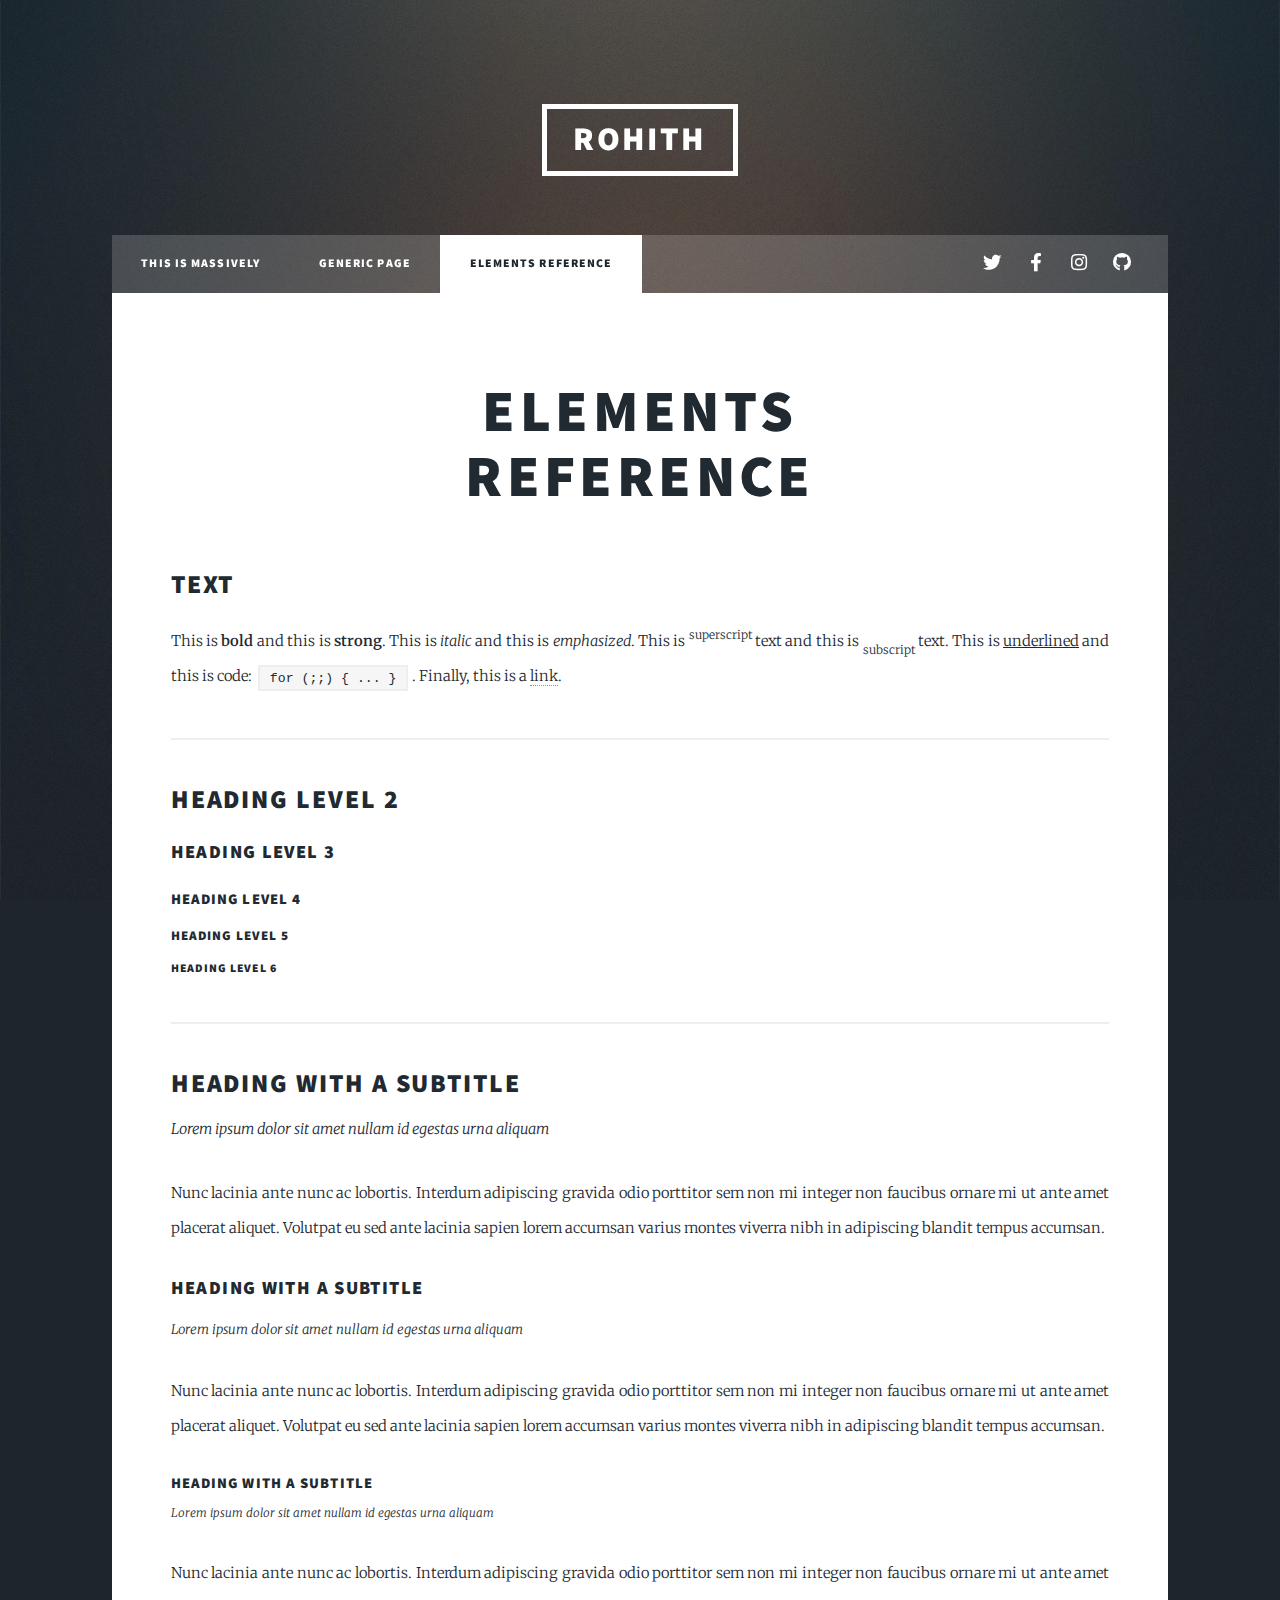
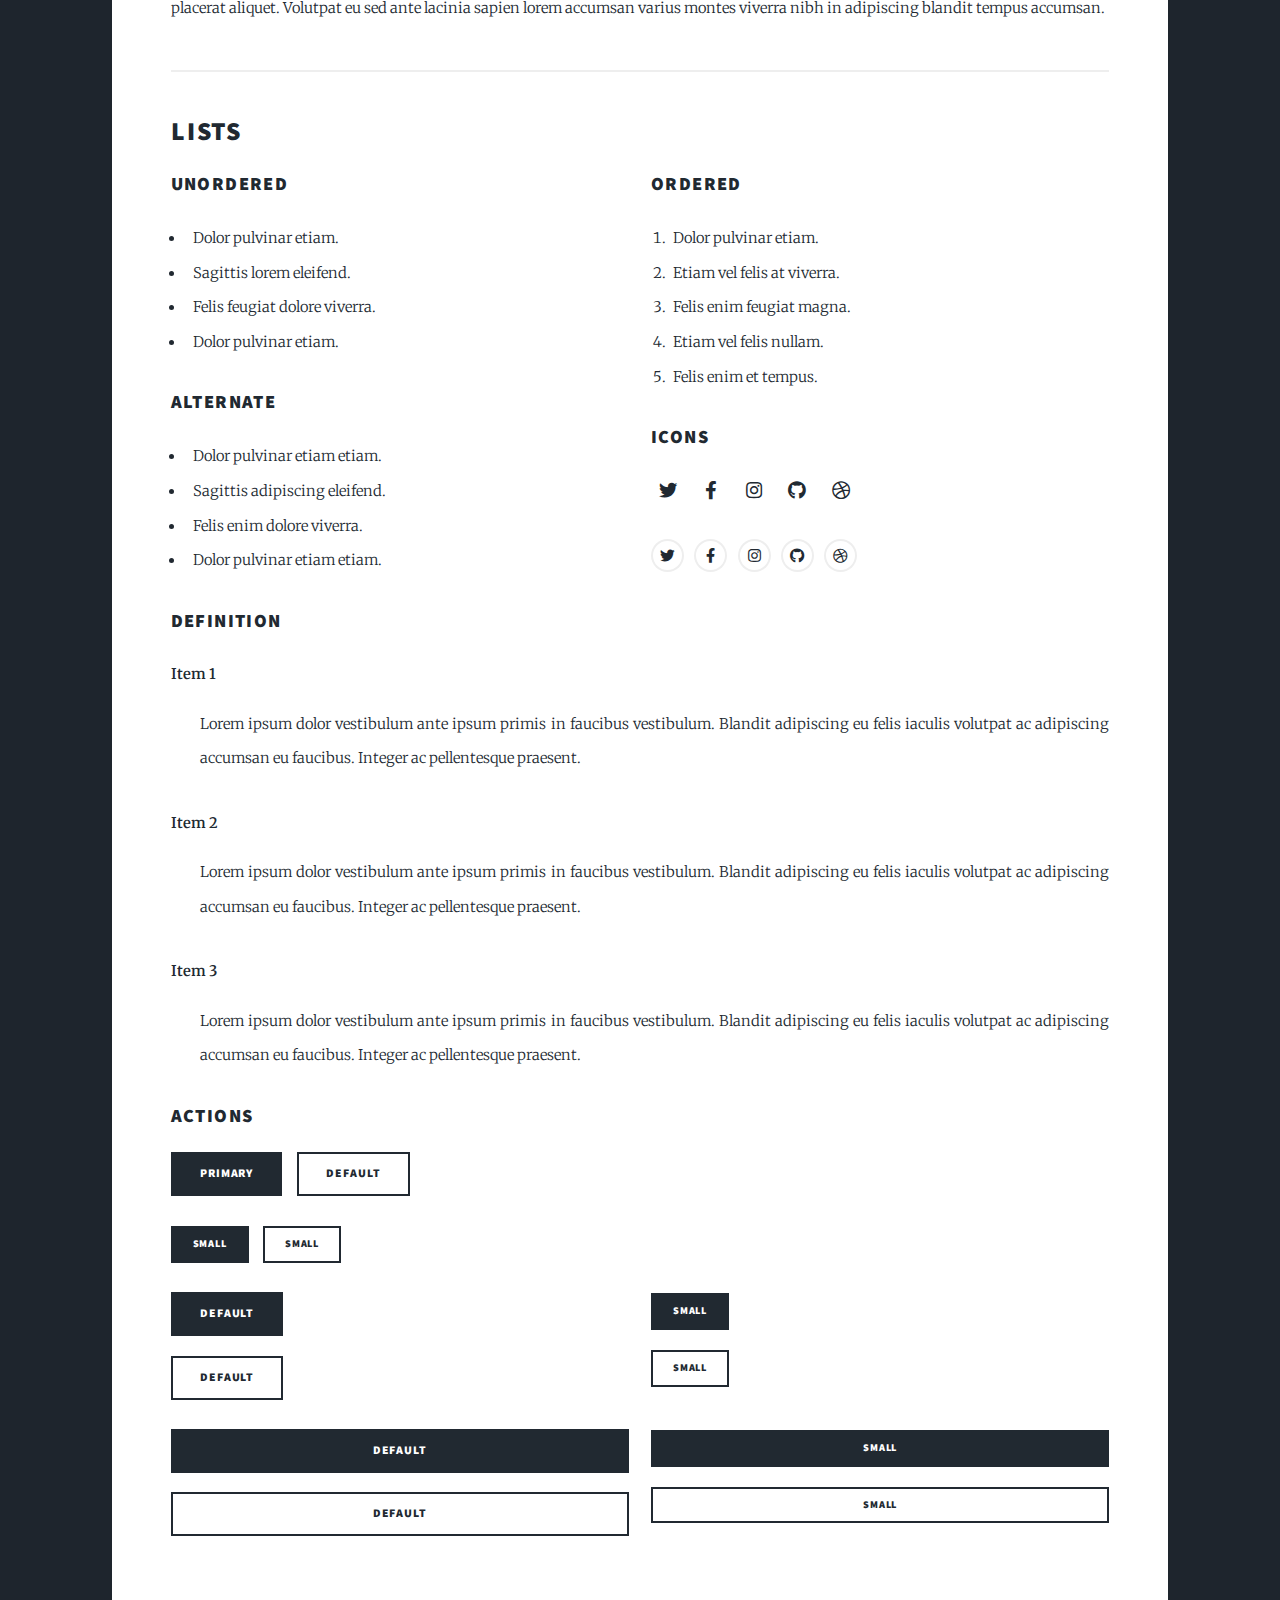
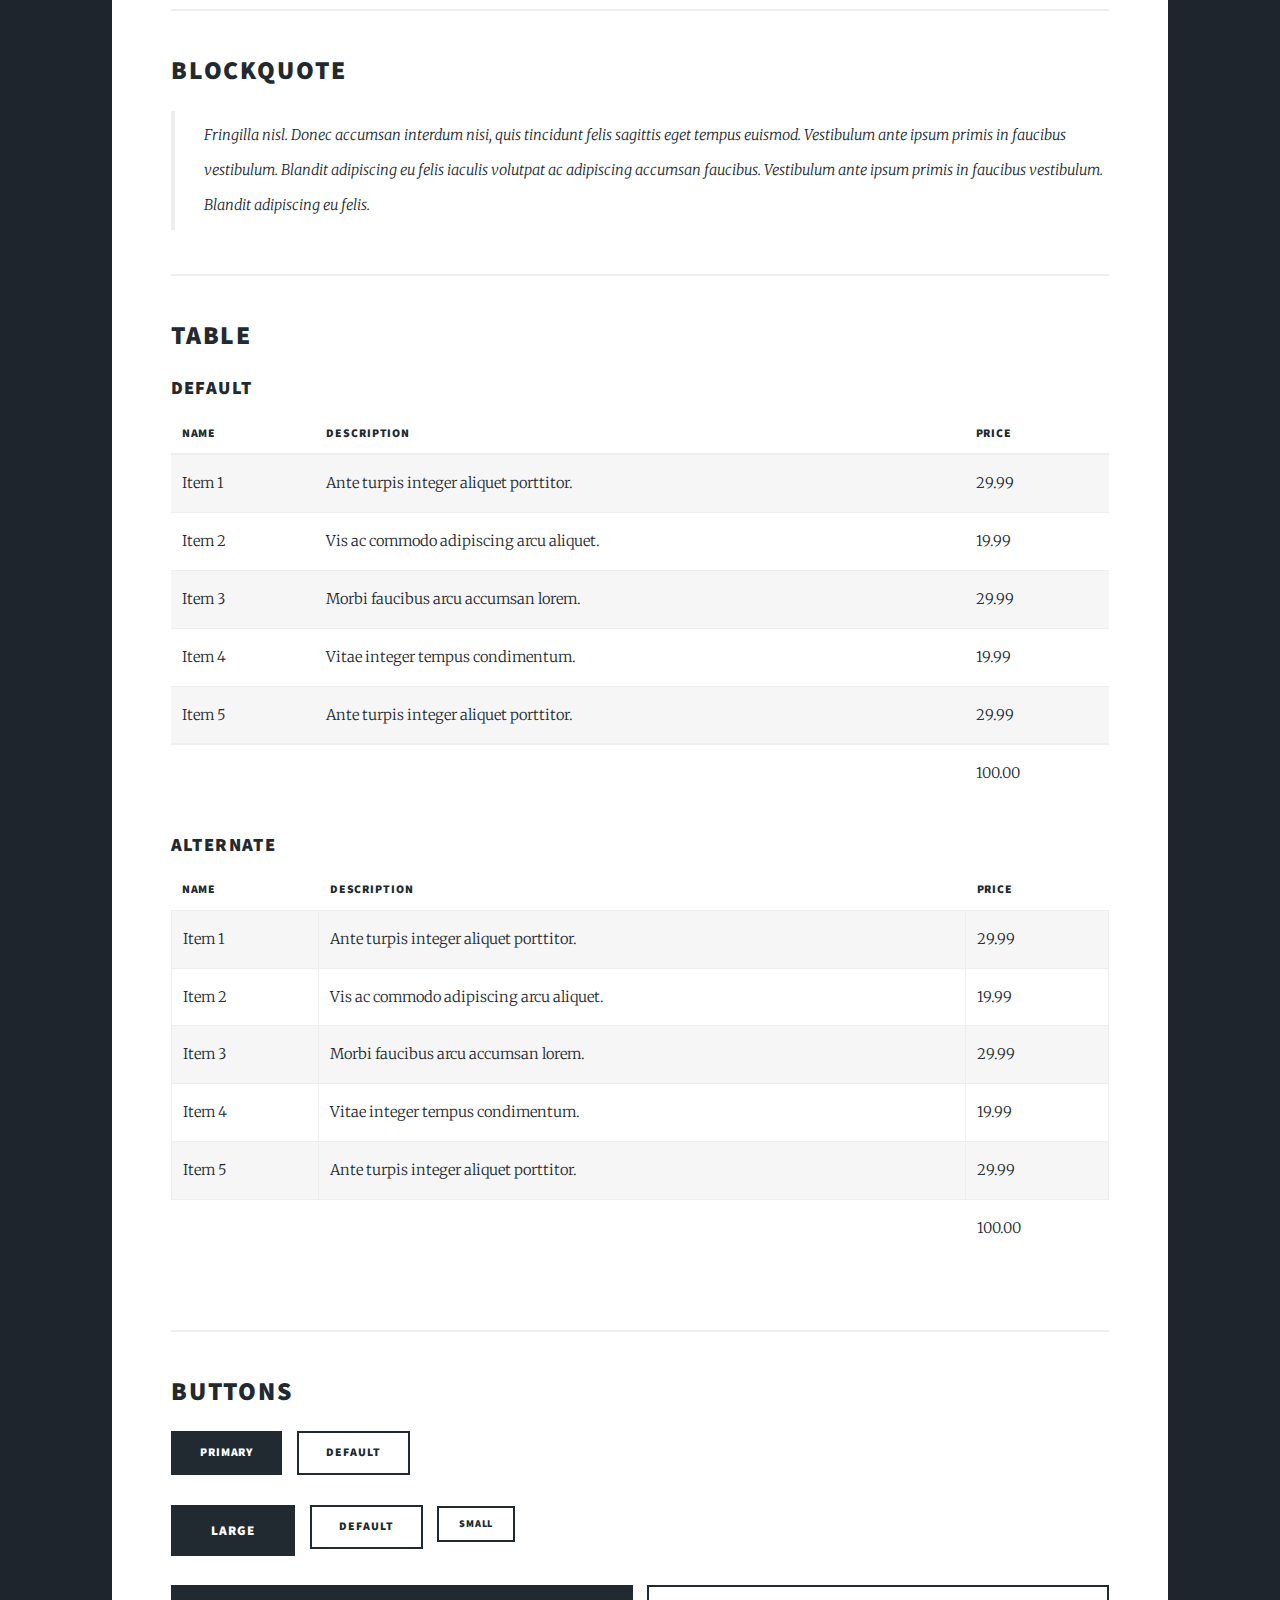
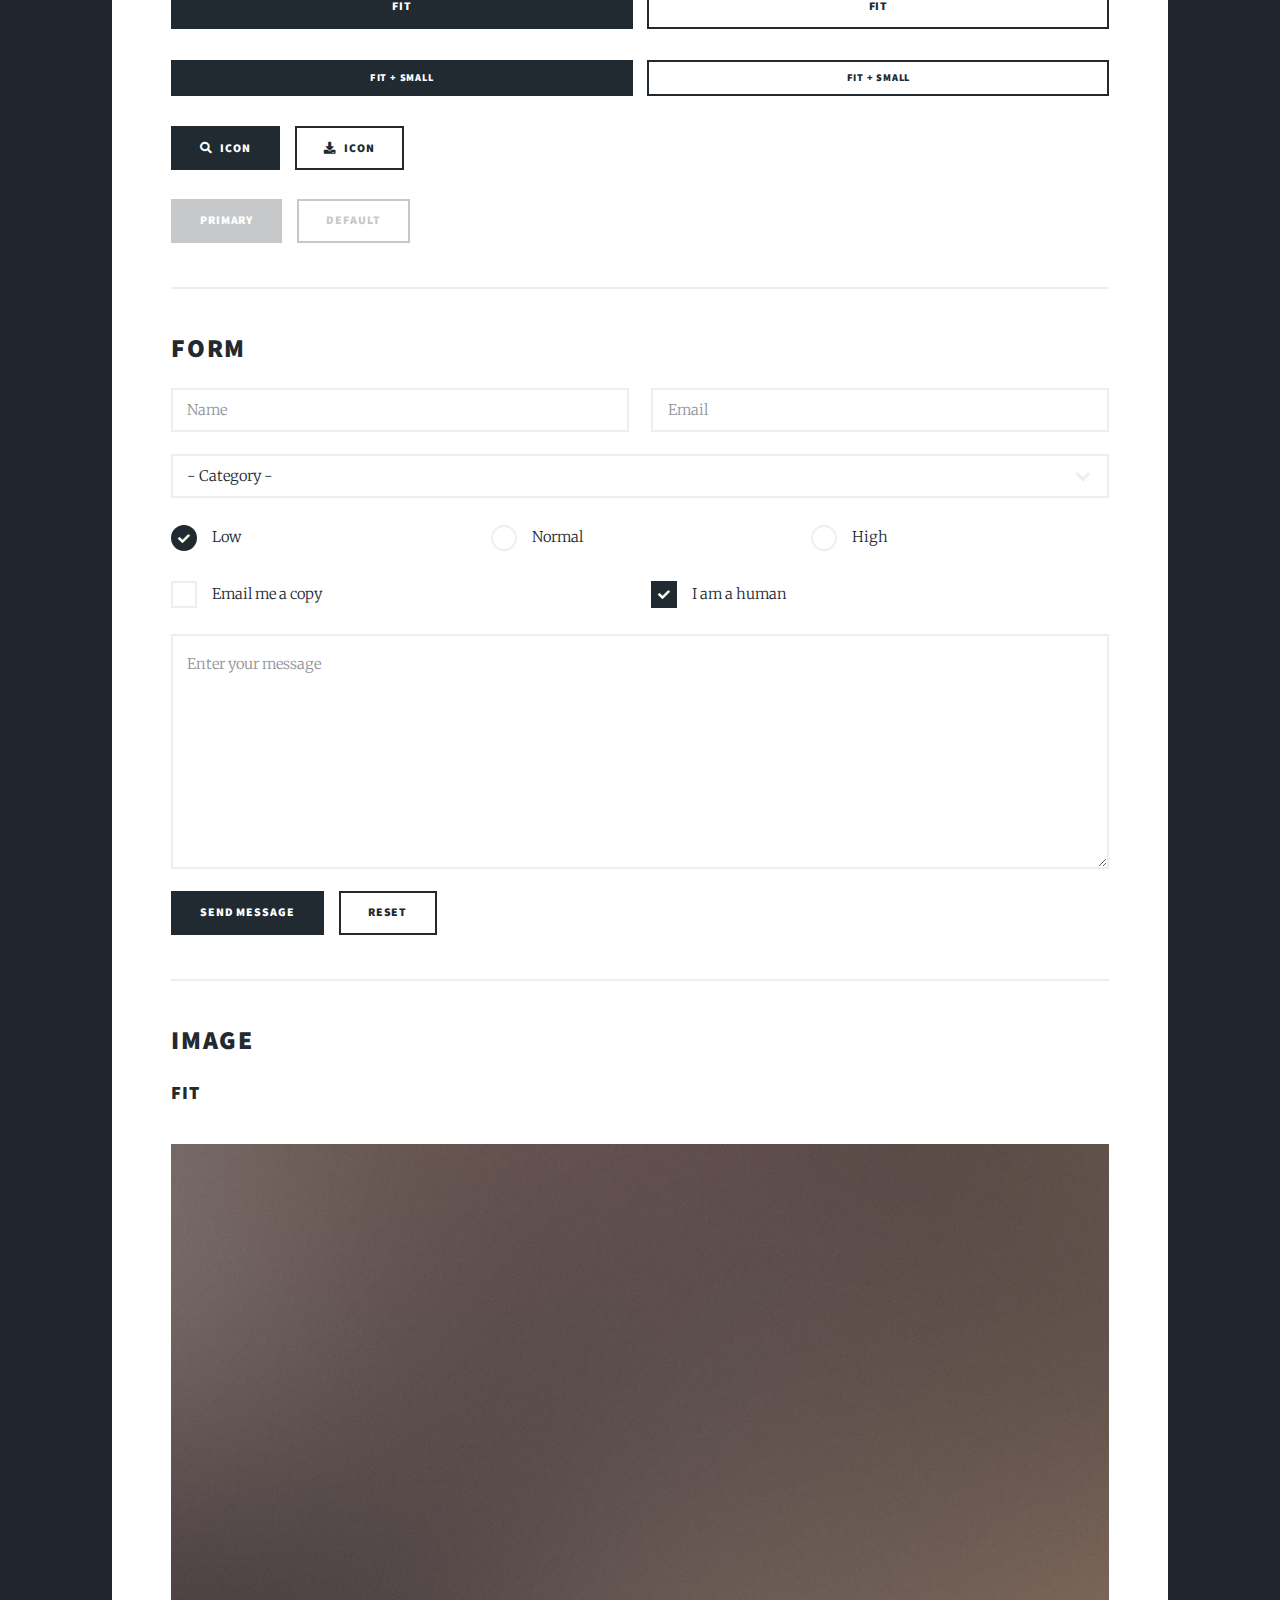
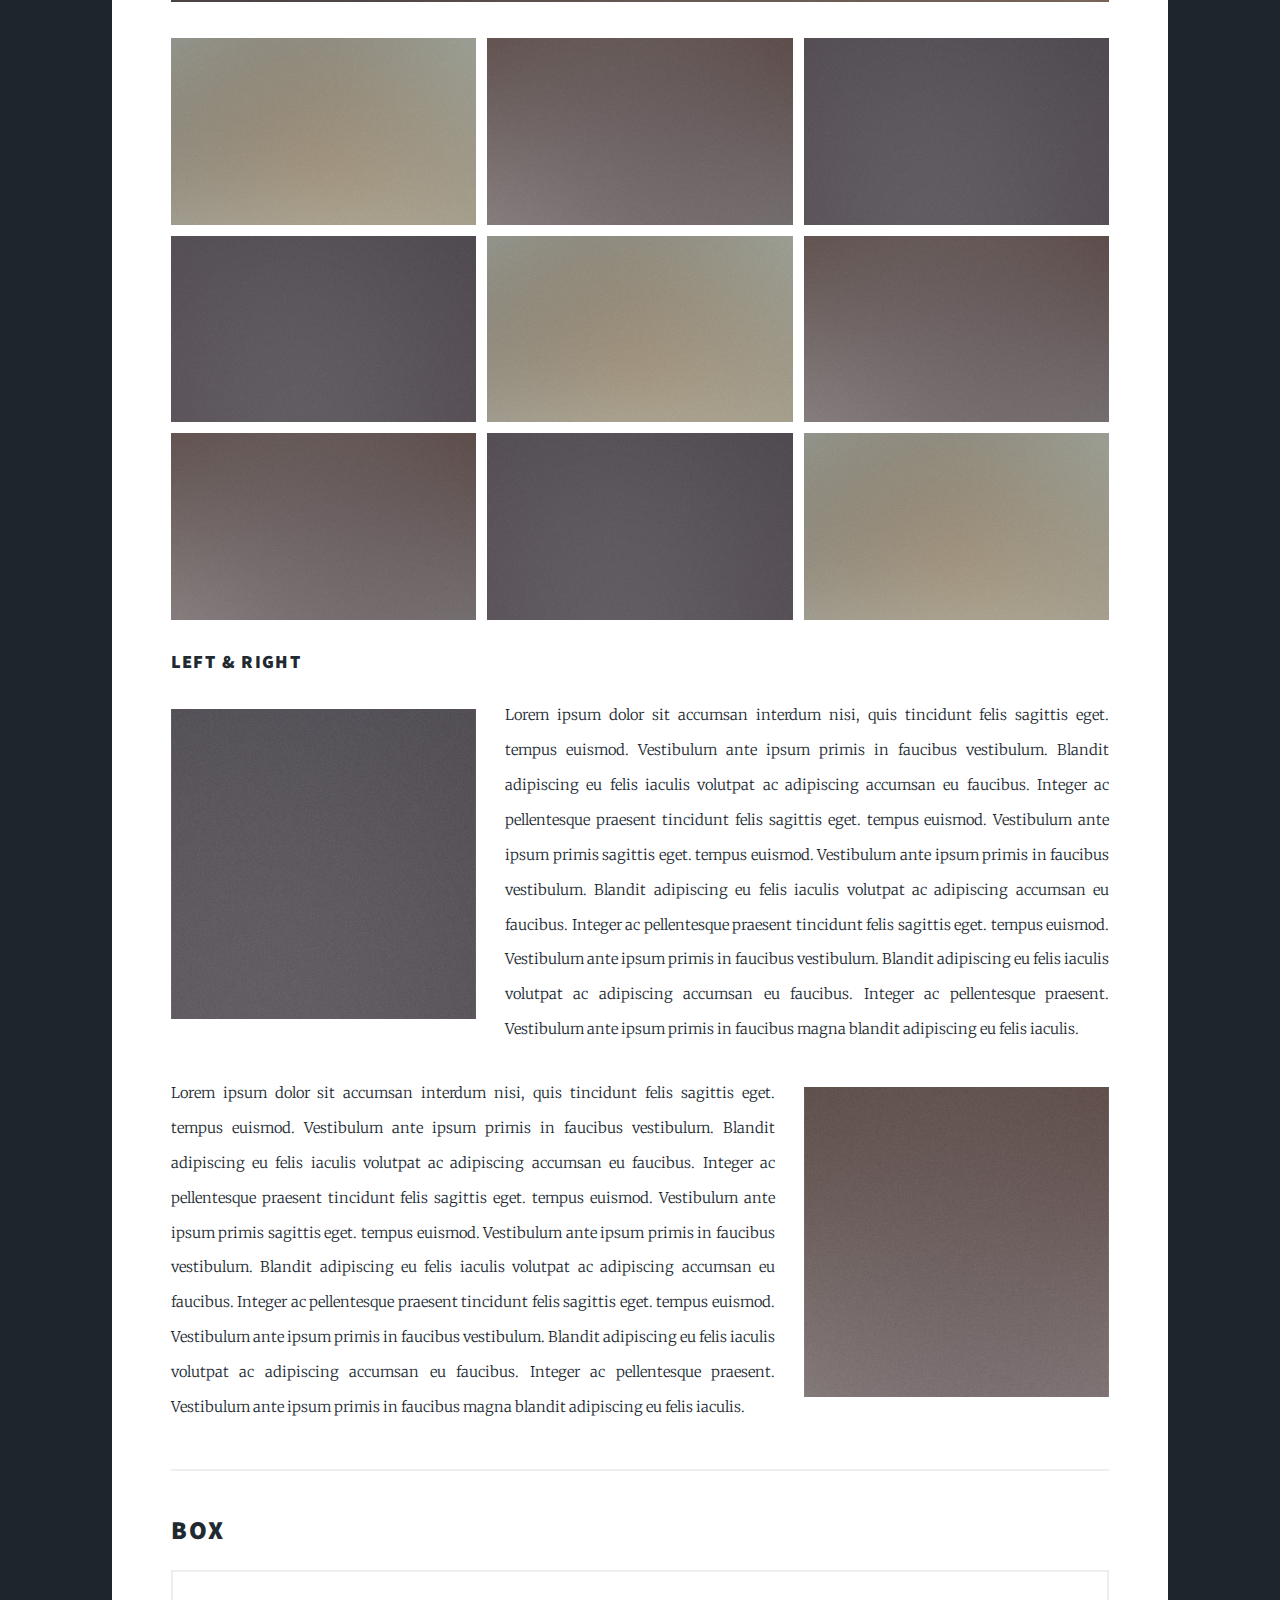
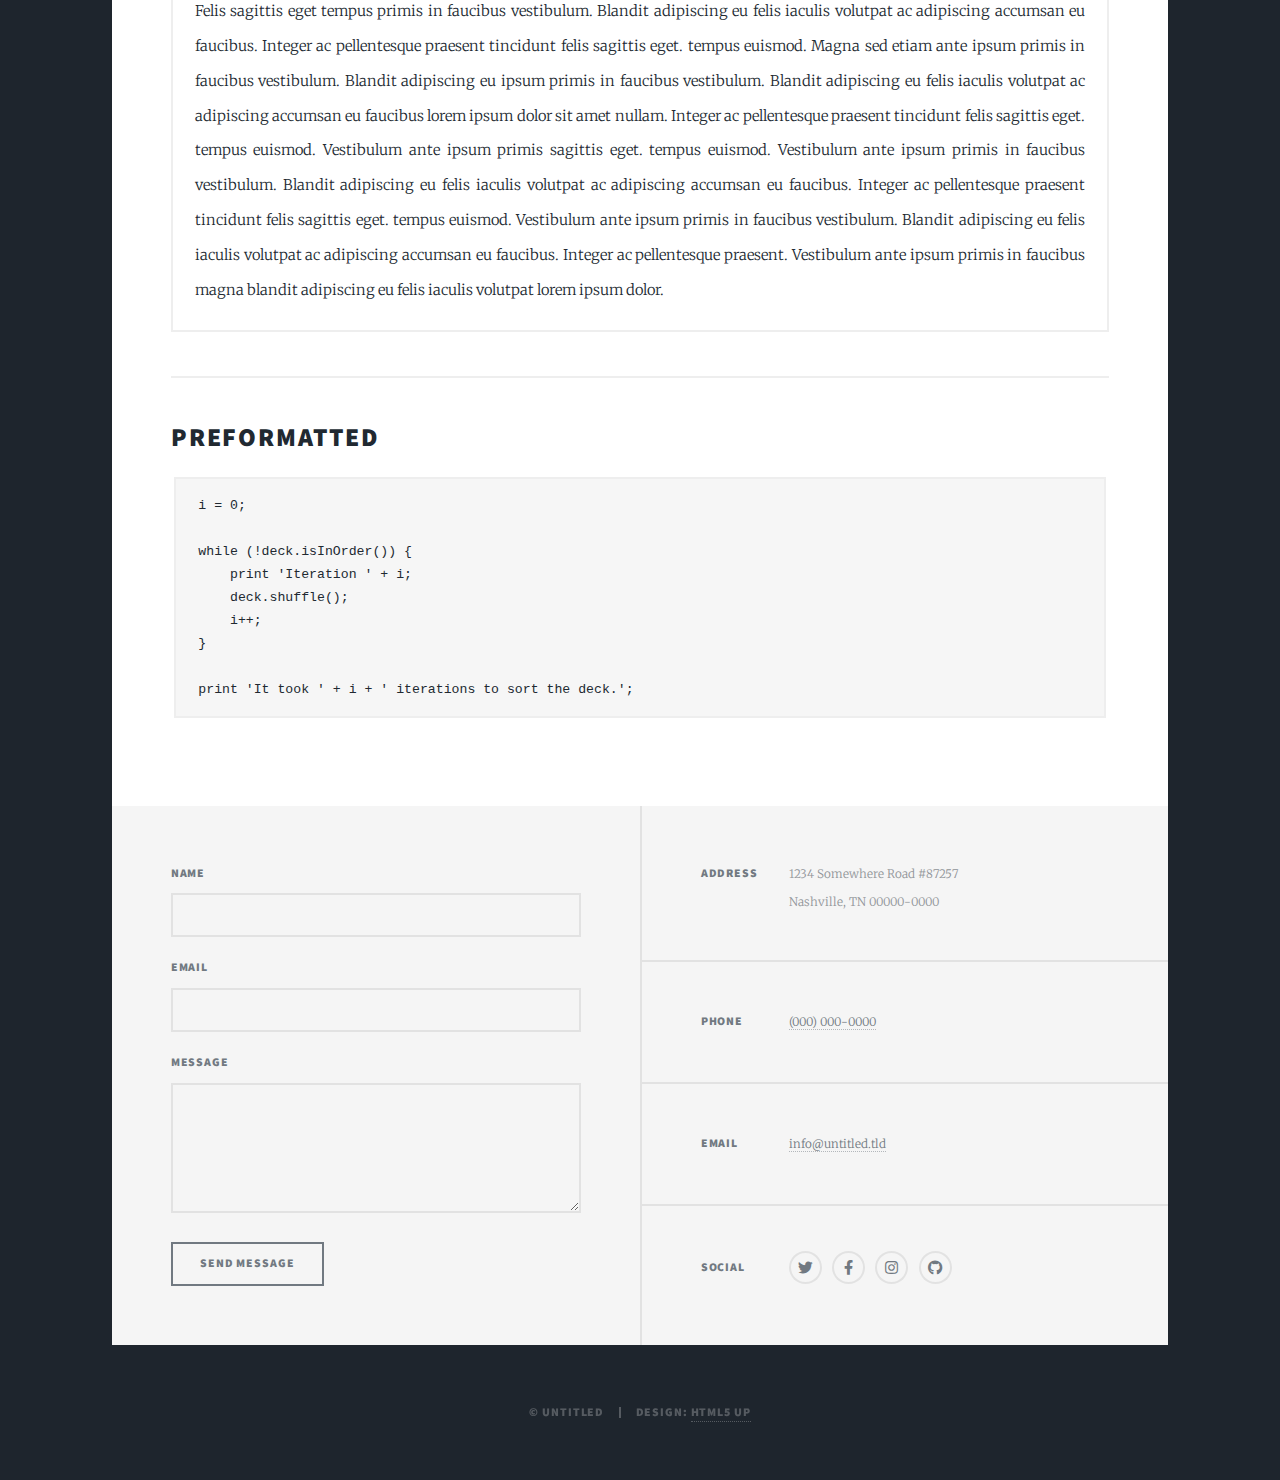
==== commit 1a2520e6: "Update elements.html" ====
--- a/elements.html
+++ b/elements.html
@@ -19,7 +19,7 @@
 
 				<!-- Header -->
 					<header id="header">
-						<a href="index.html" class="logo">Massively</a>
+						<a href="index.html" class="logo">Rohith</a>
 					</header>
 
 				<!-- Nav -->
@@ -495,4 +495,4 @@
 			<script src="assets/js/main.js"></script>
 
 	</body>
-</html>+</html>
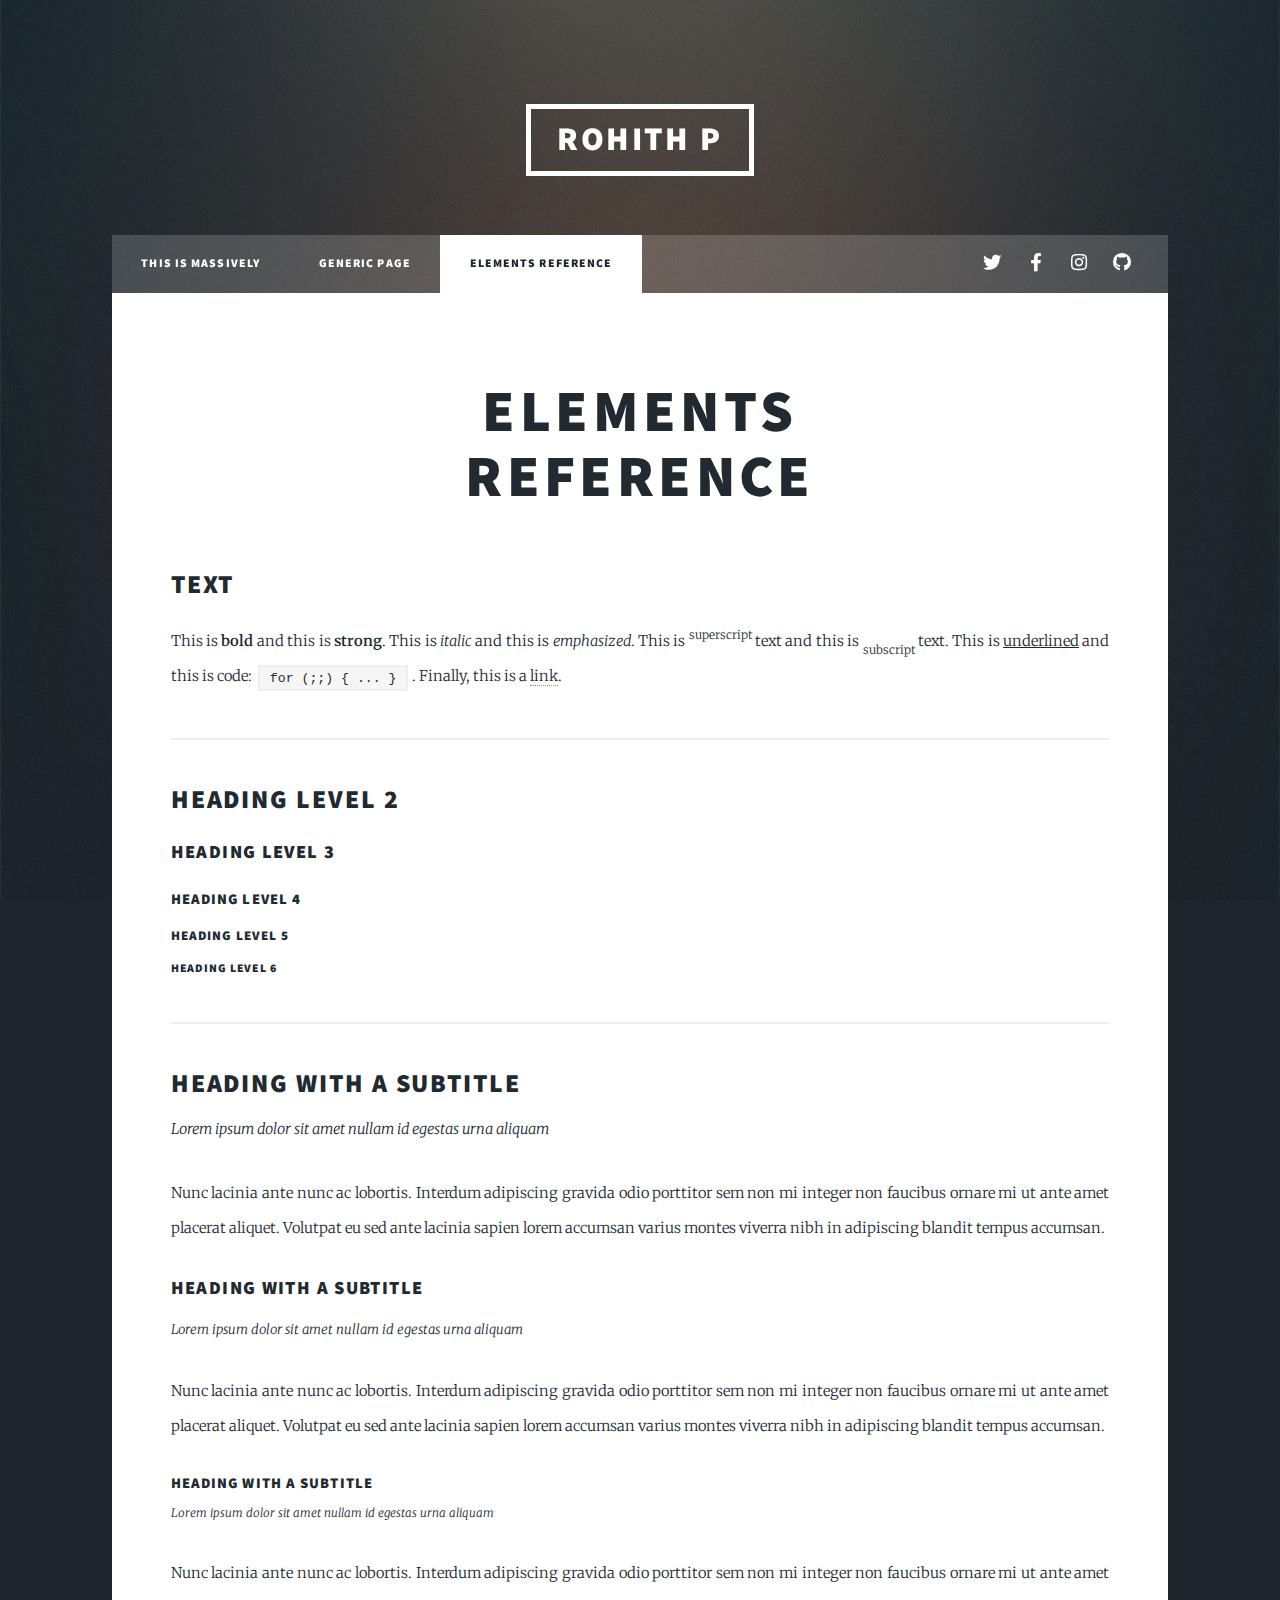
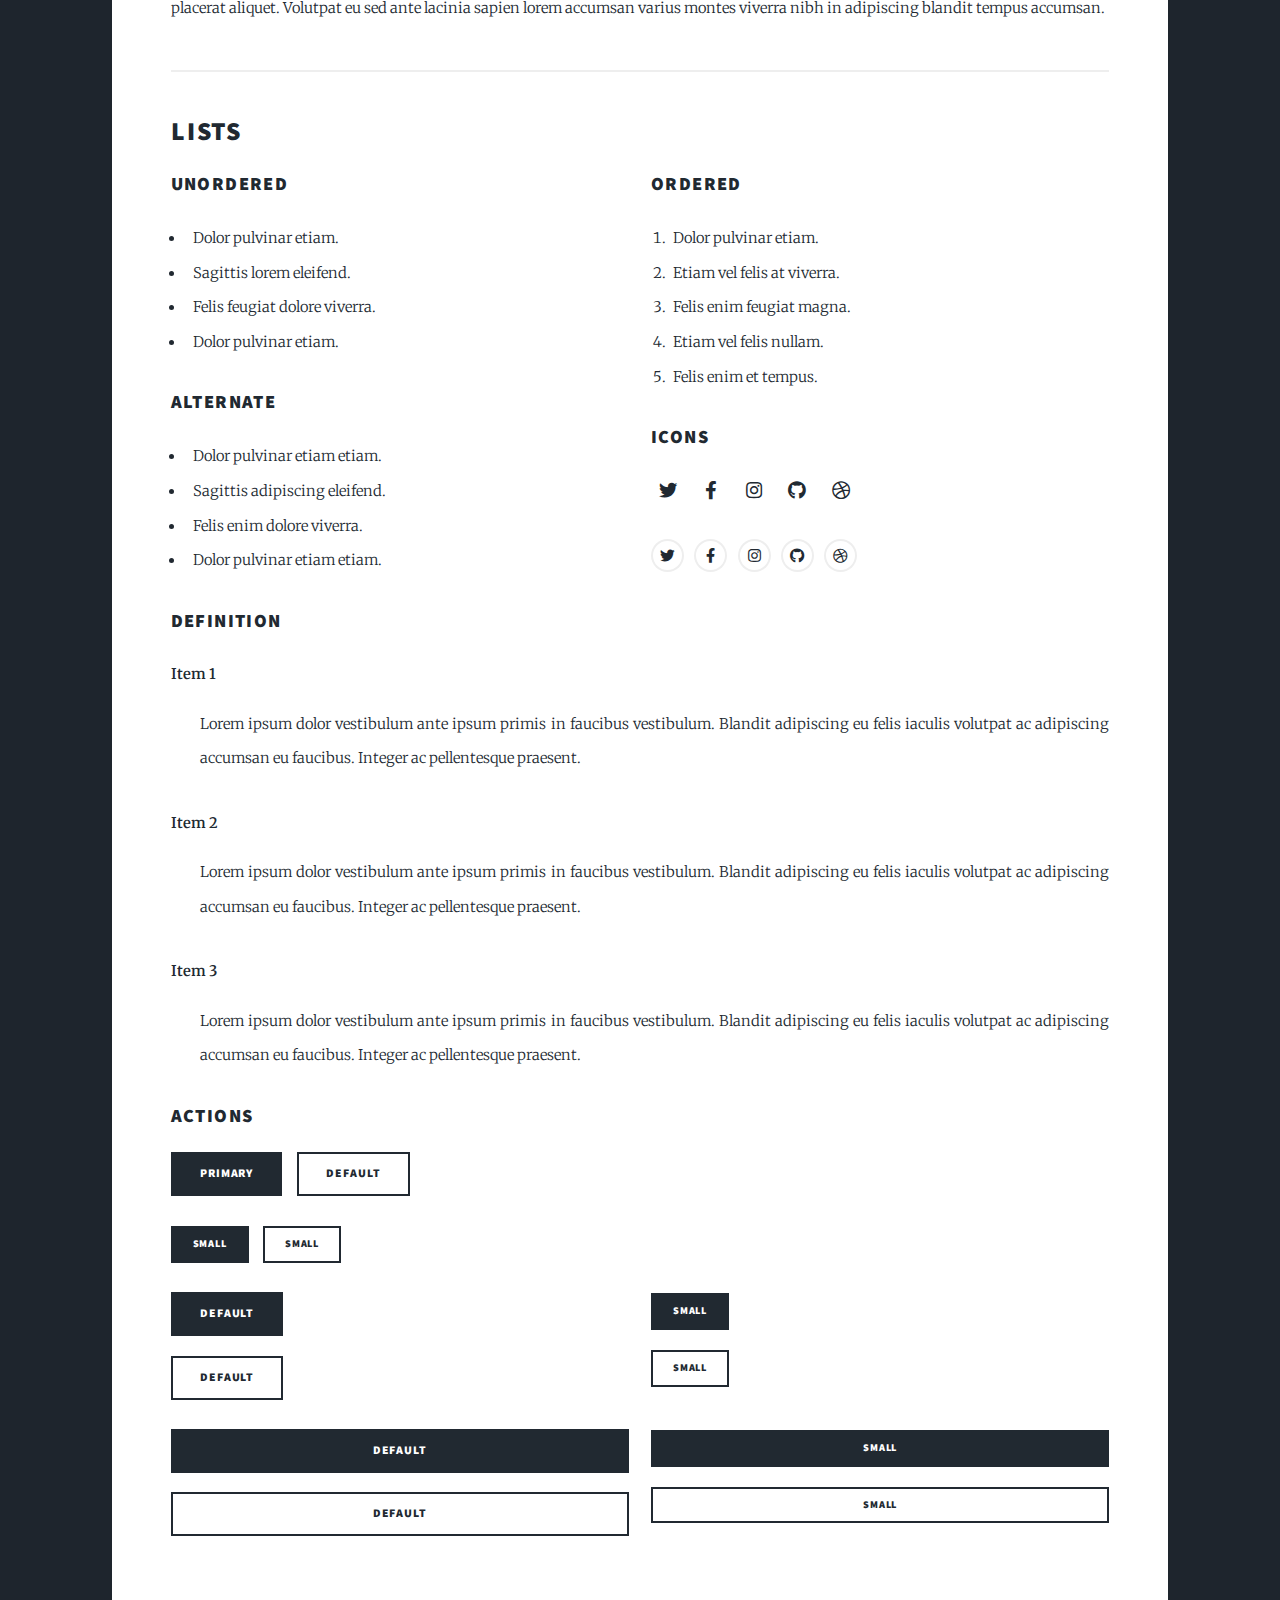
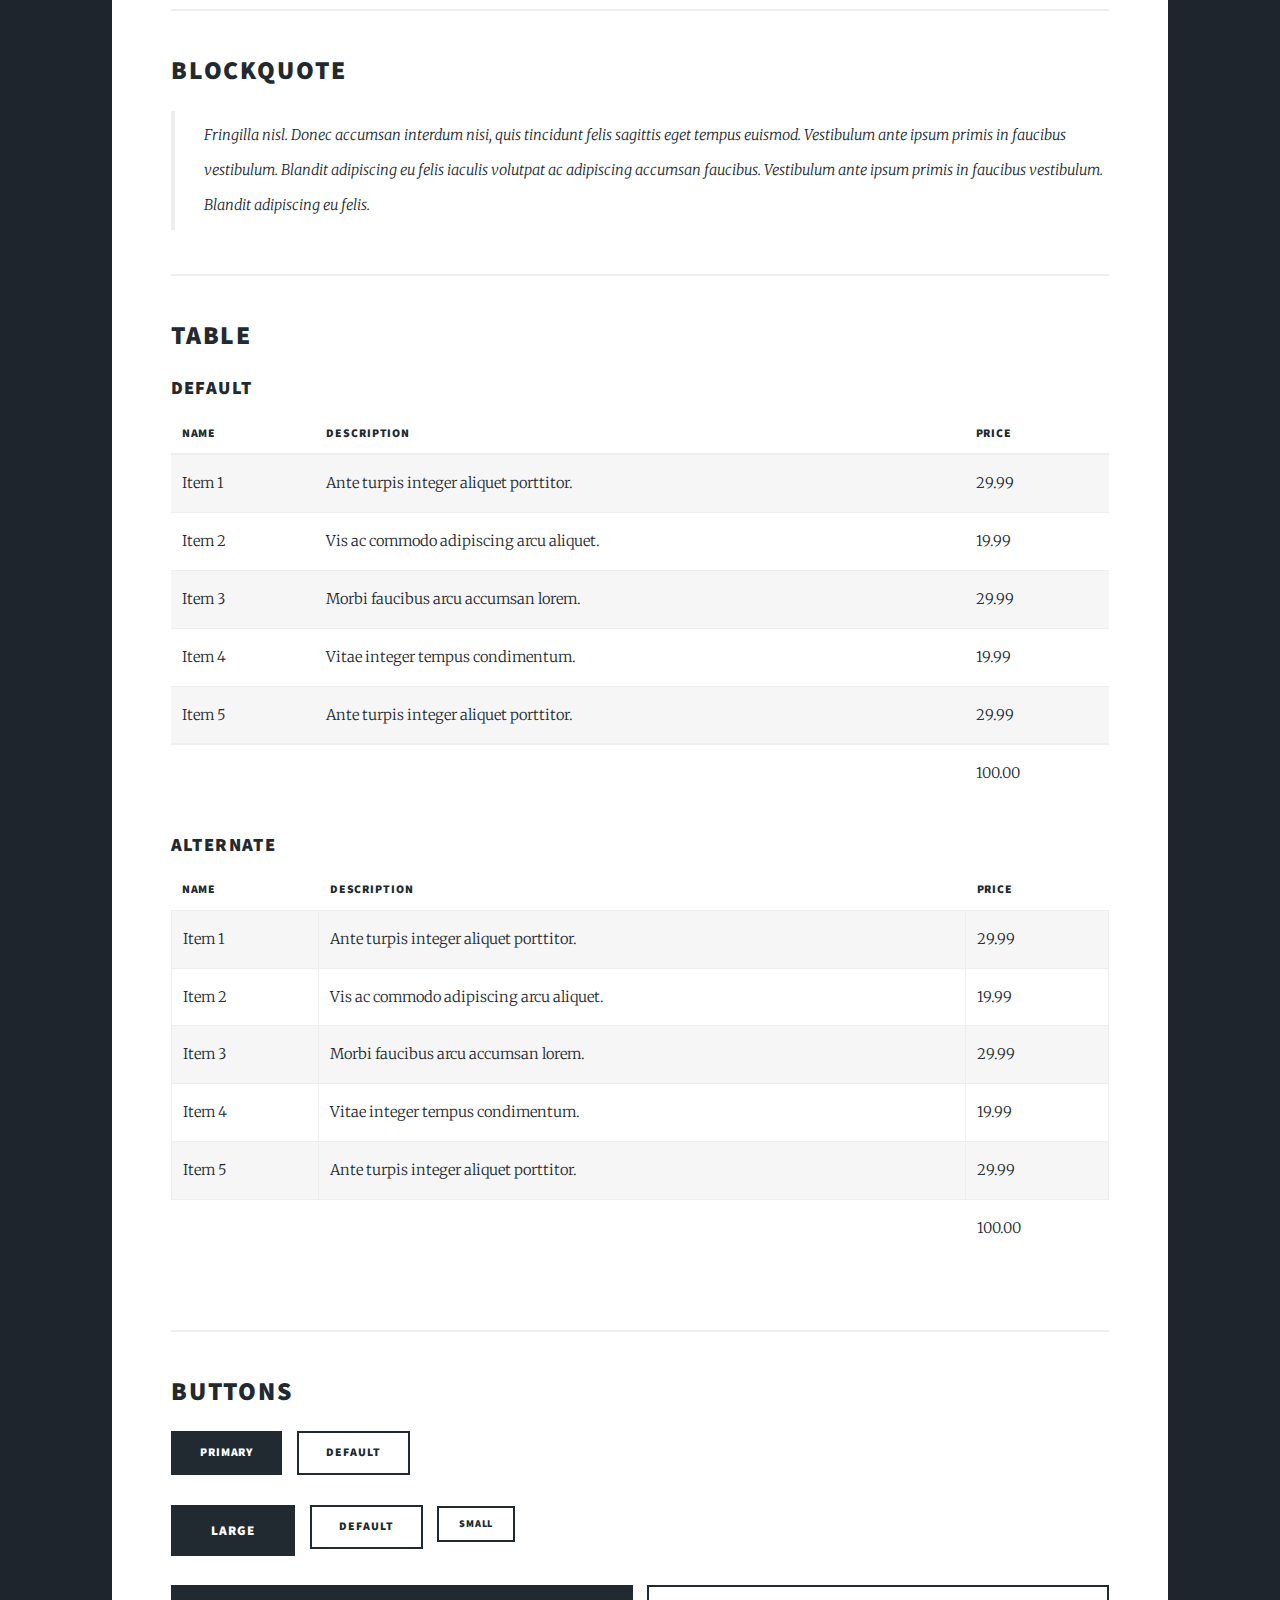
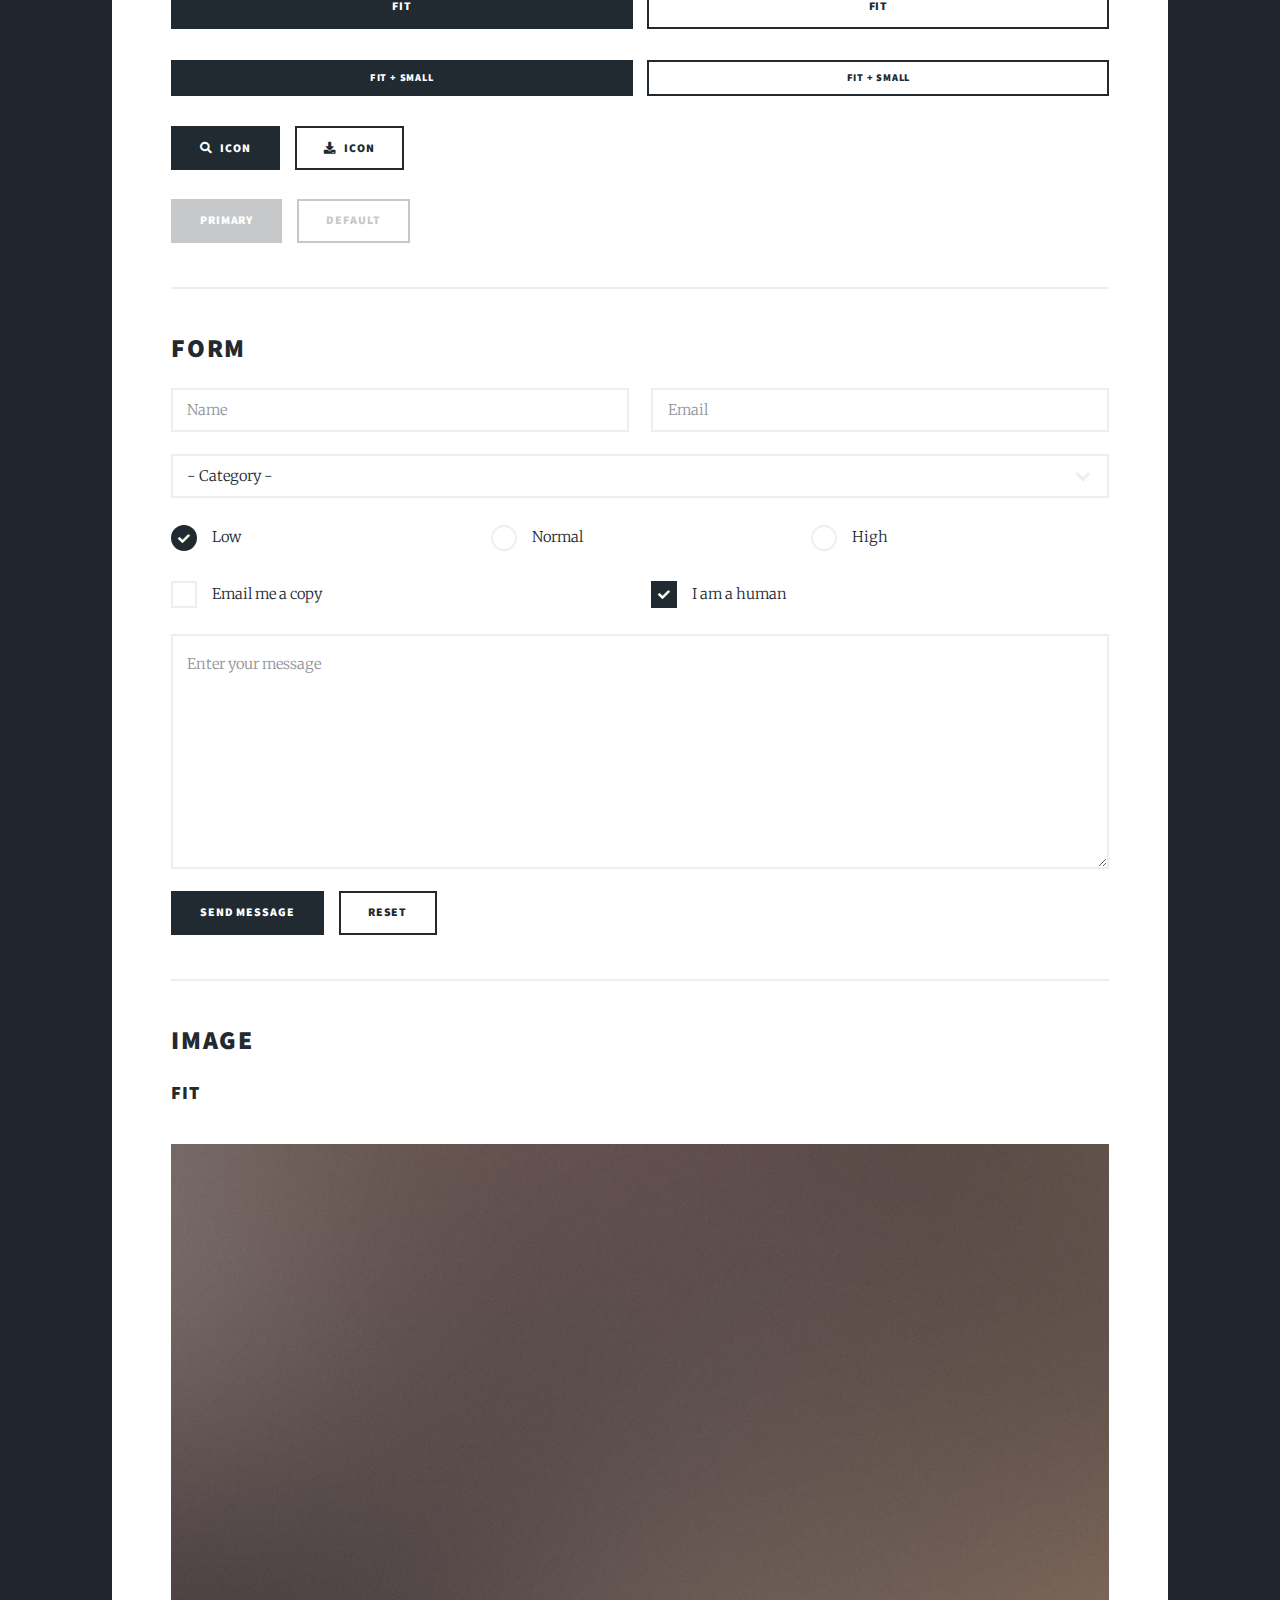
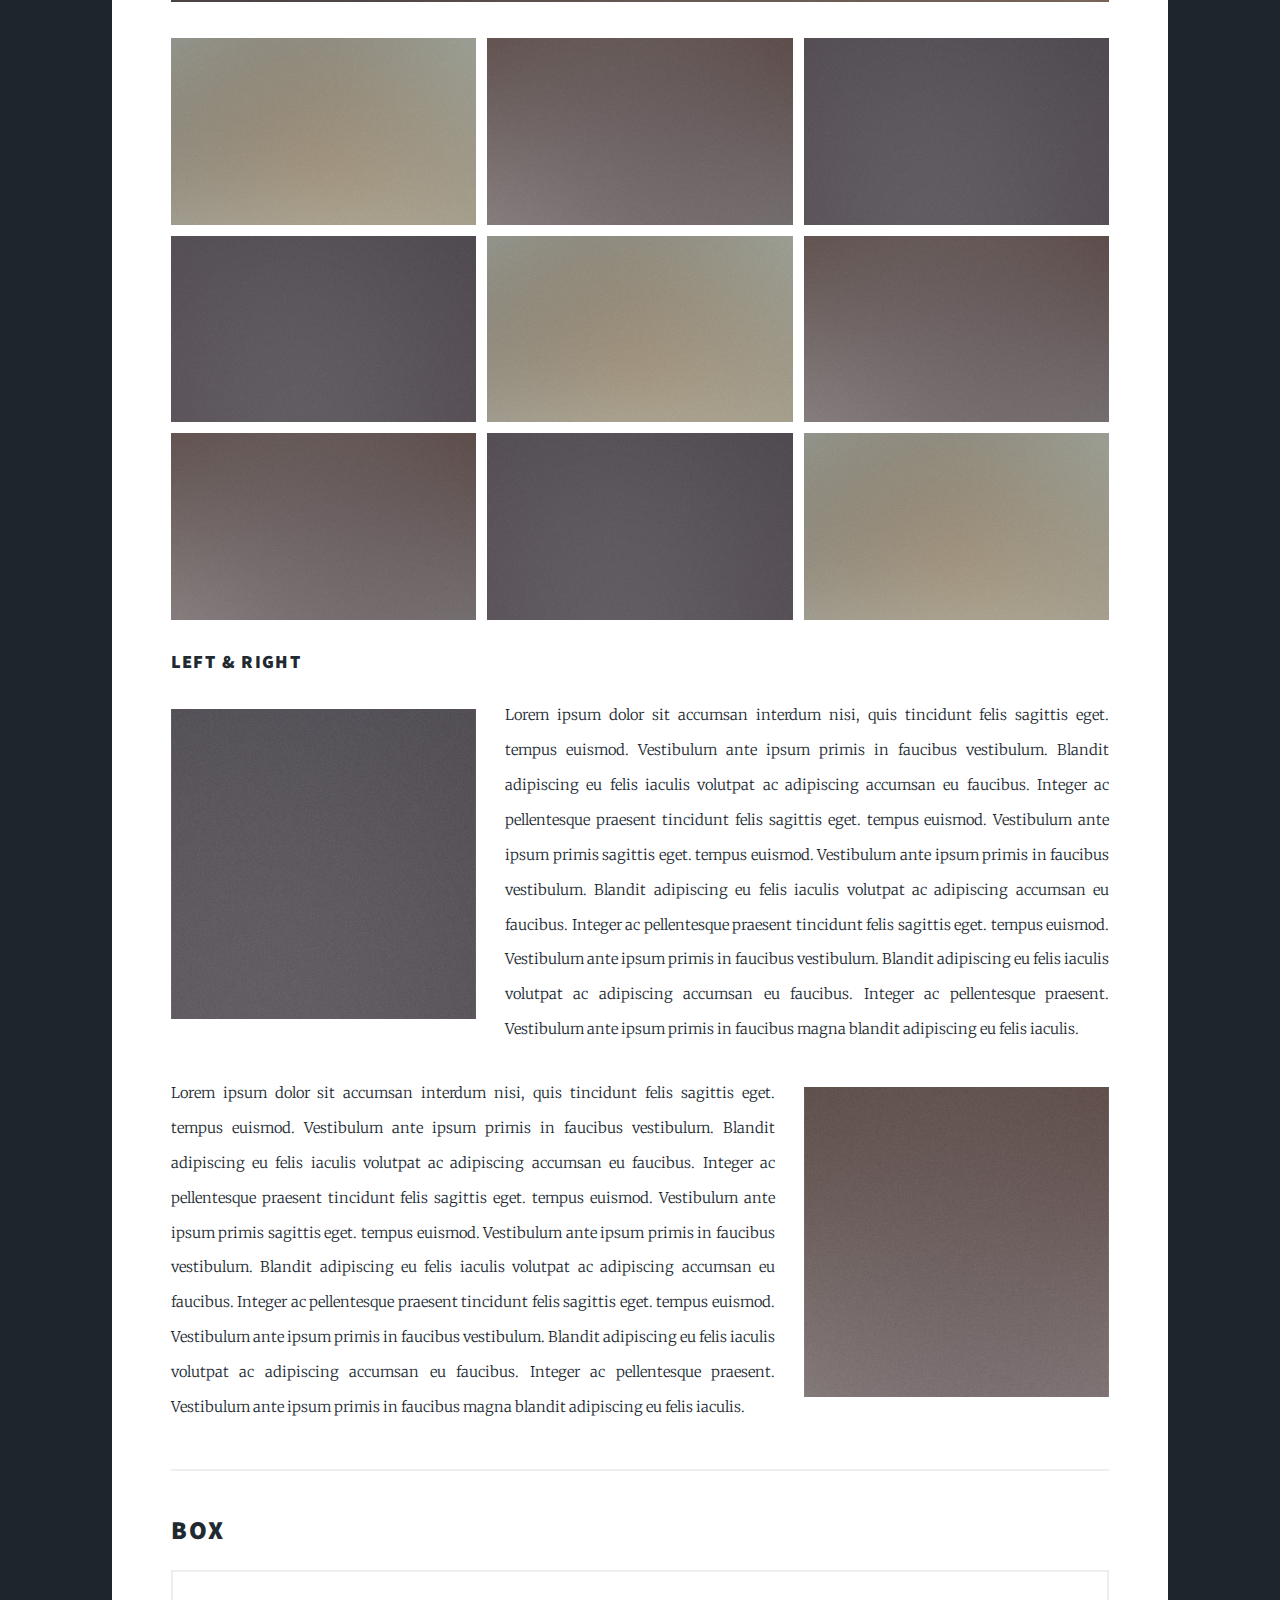
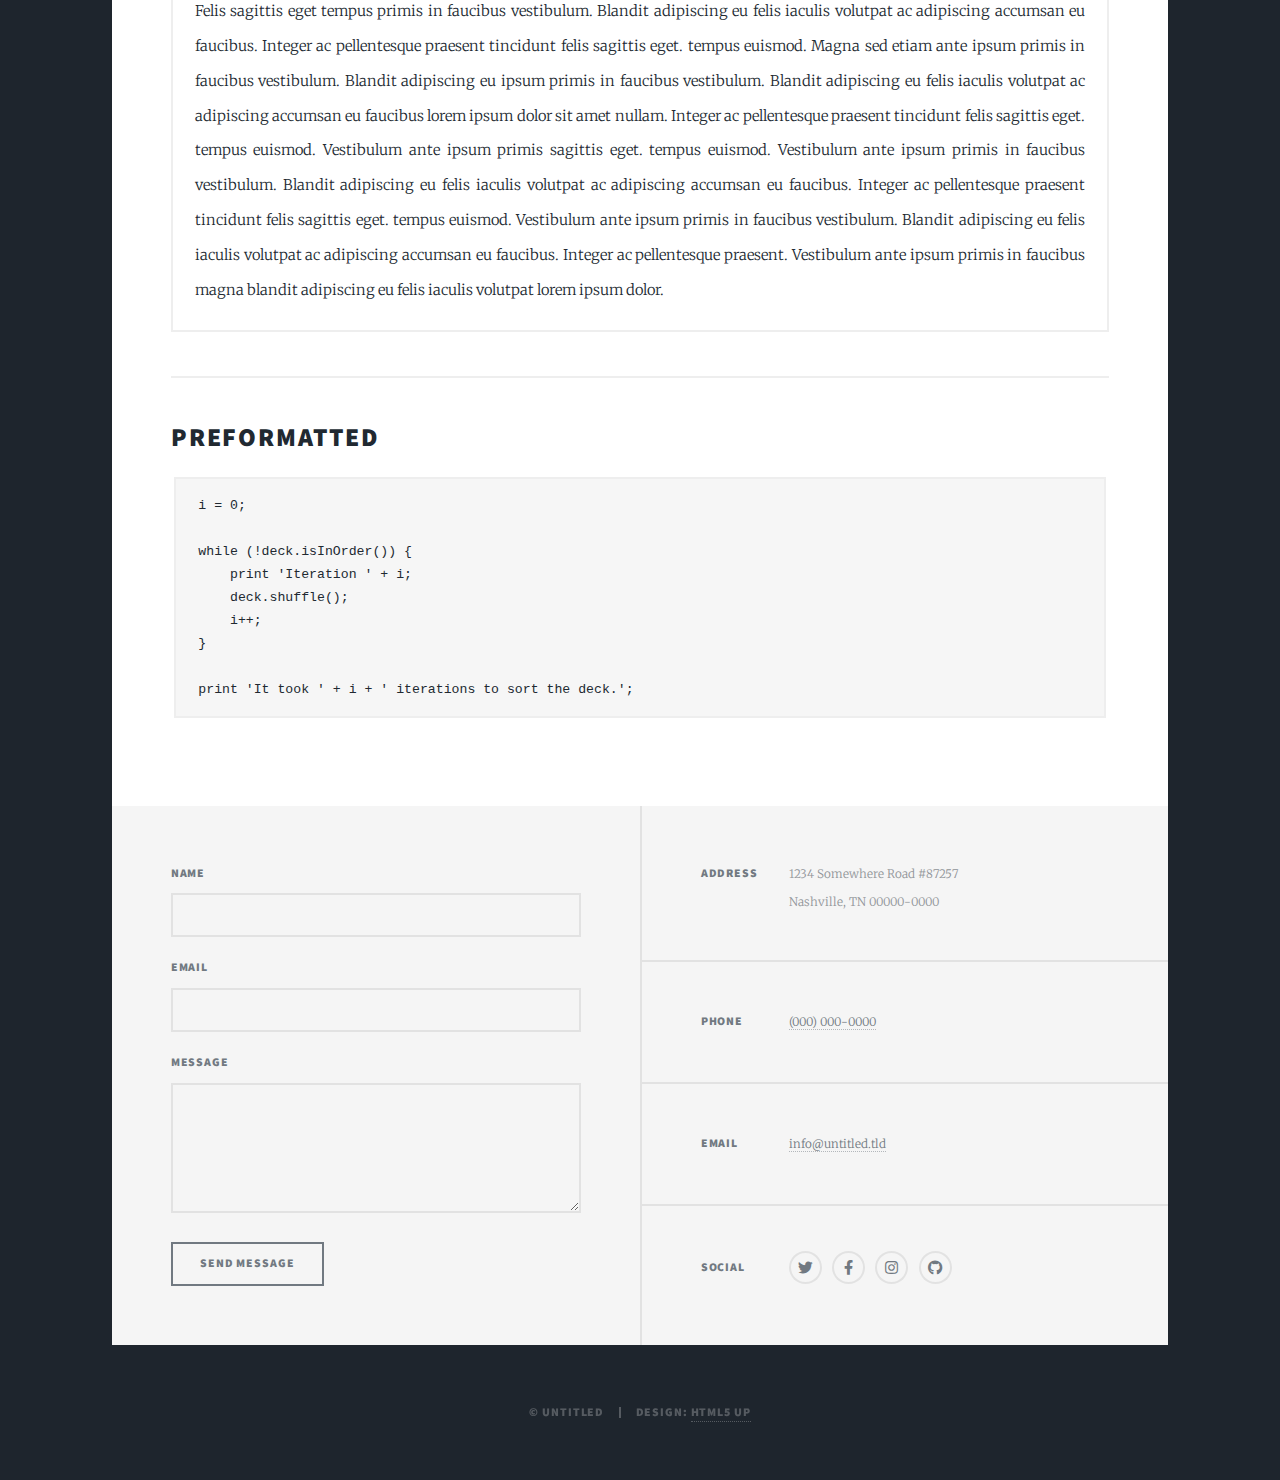
==== commit f01c7410: "just p" ====
--- a/elements.html
+++ b/elements.html
@@ -19,7 +19,7 @@
 
 				<!-- Header -->
 					<header id="header">
-						<a href="index.html" class="logo">Rohith</a>
+						<a href="index.html" class="logo">Rohith P</a>
 					</header>
 
 				<!-- Nav -->
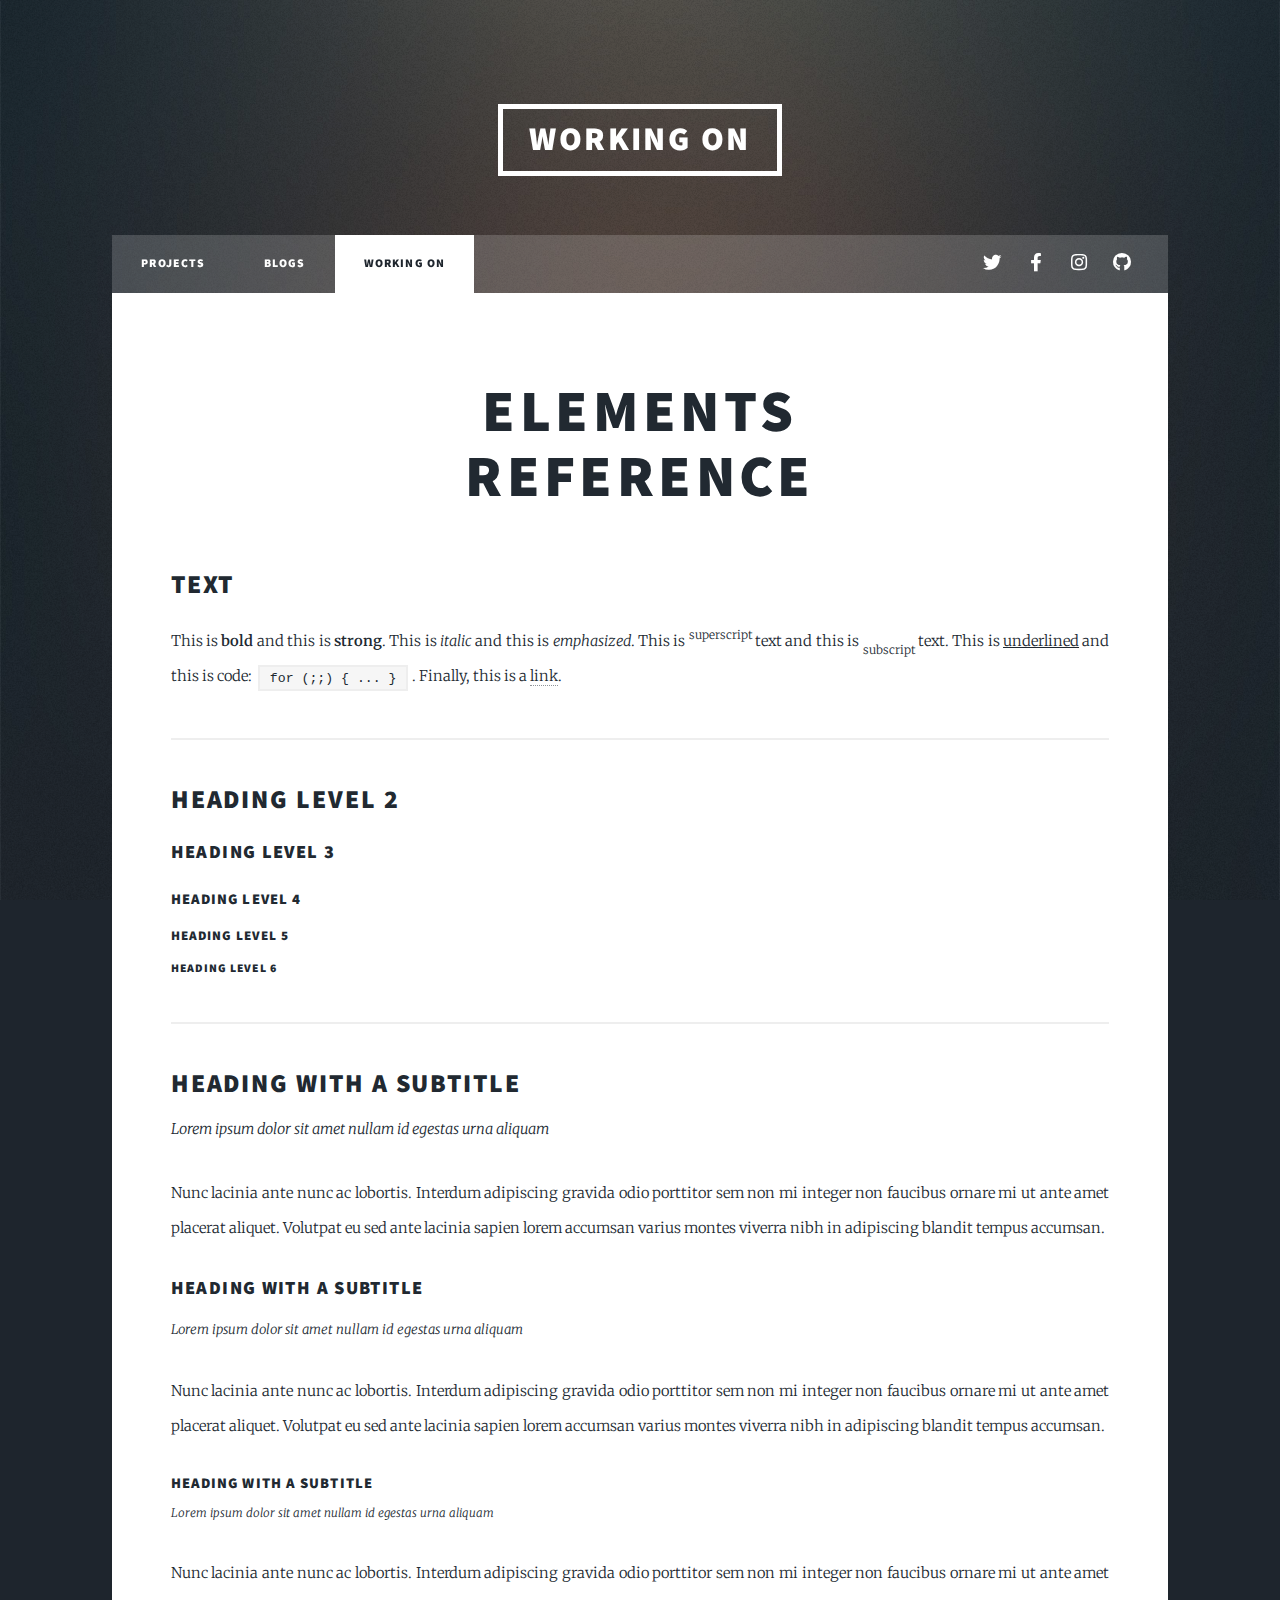
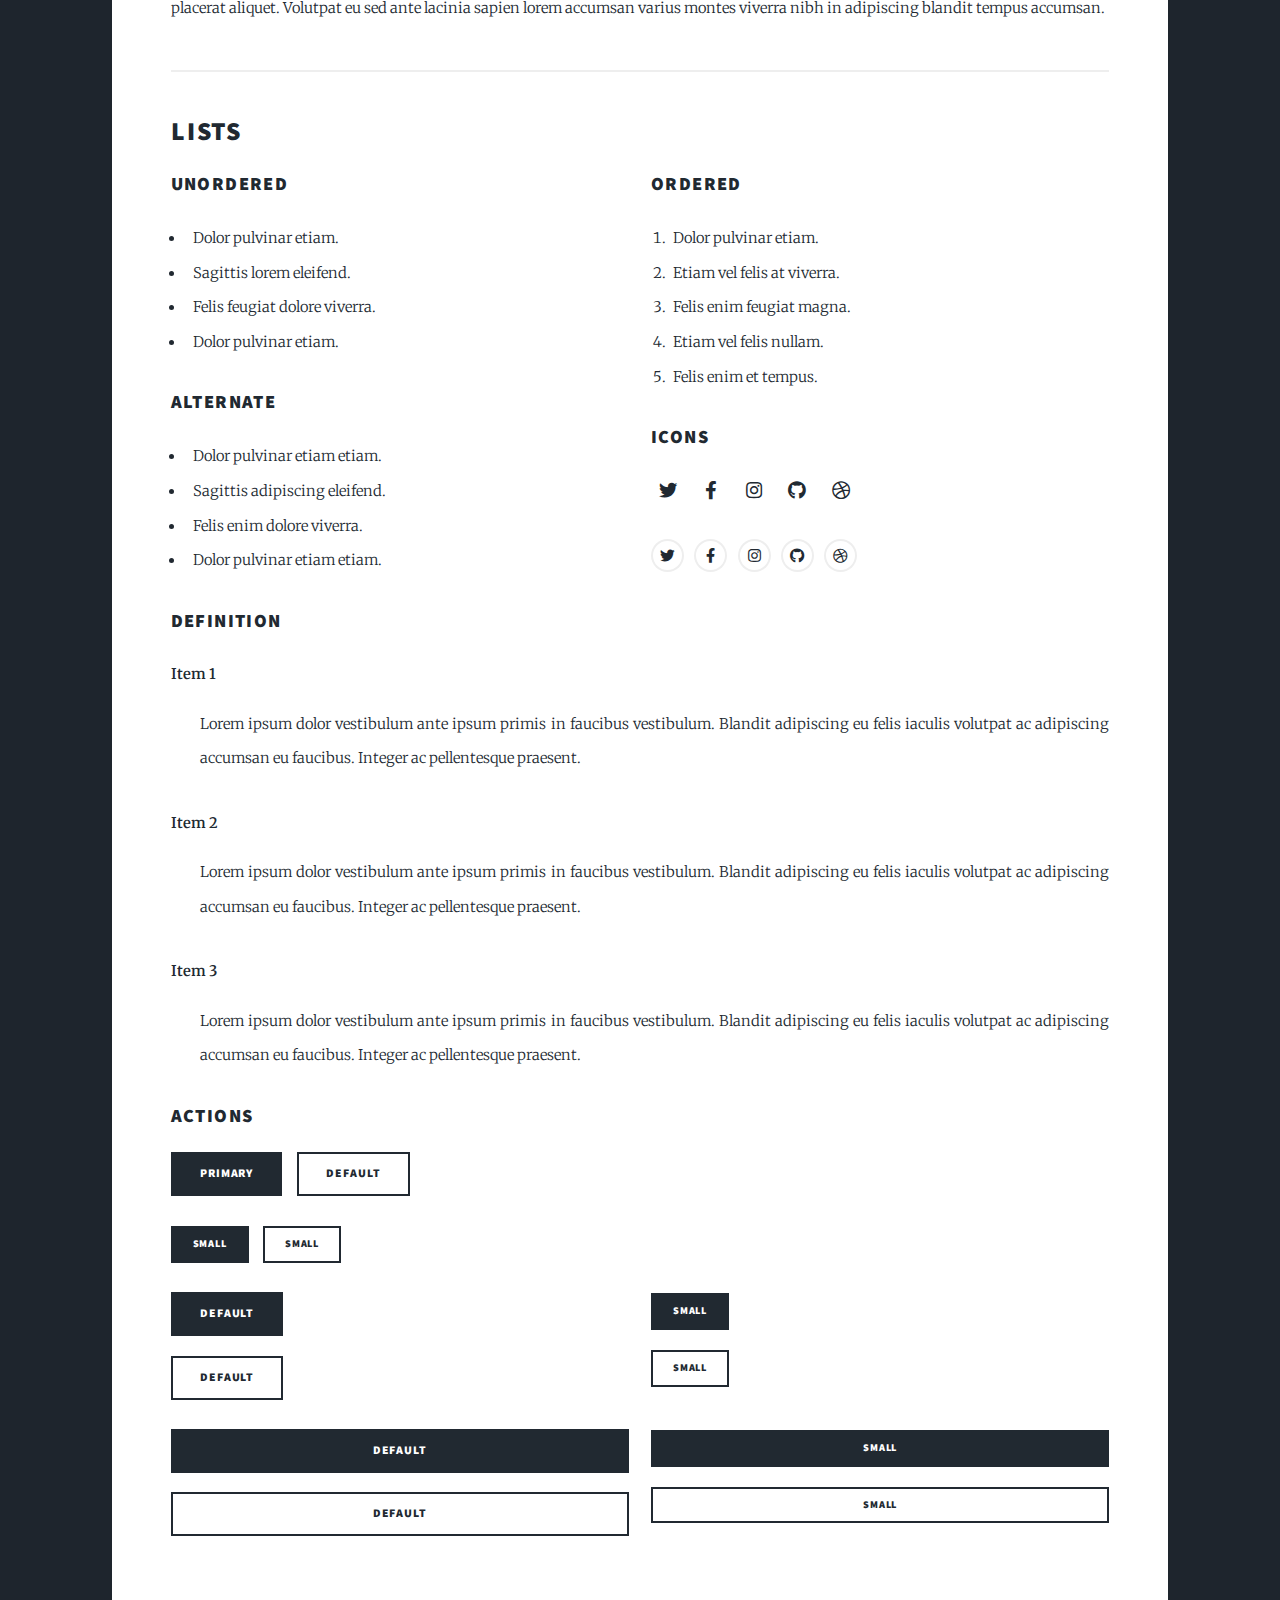
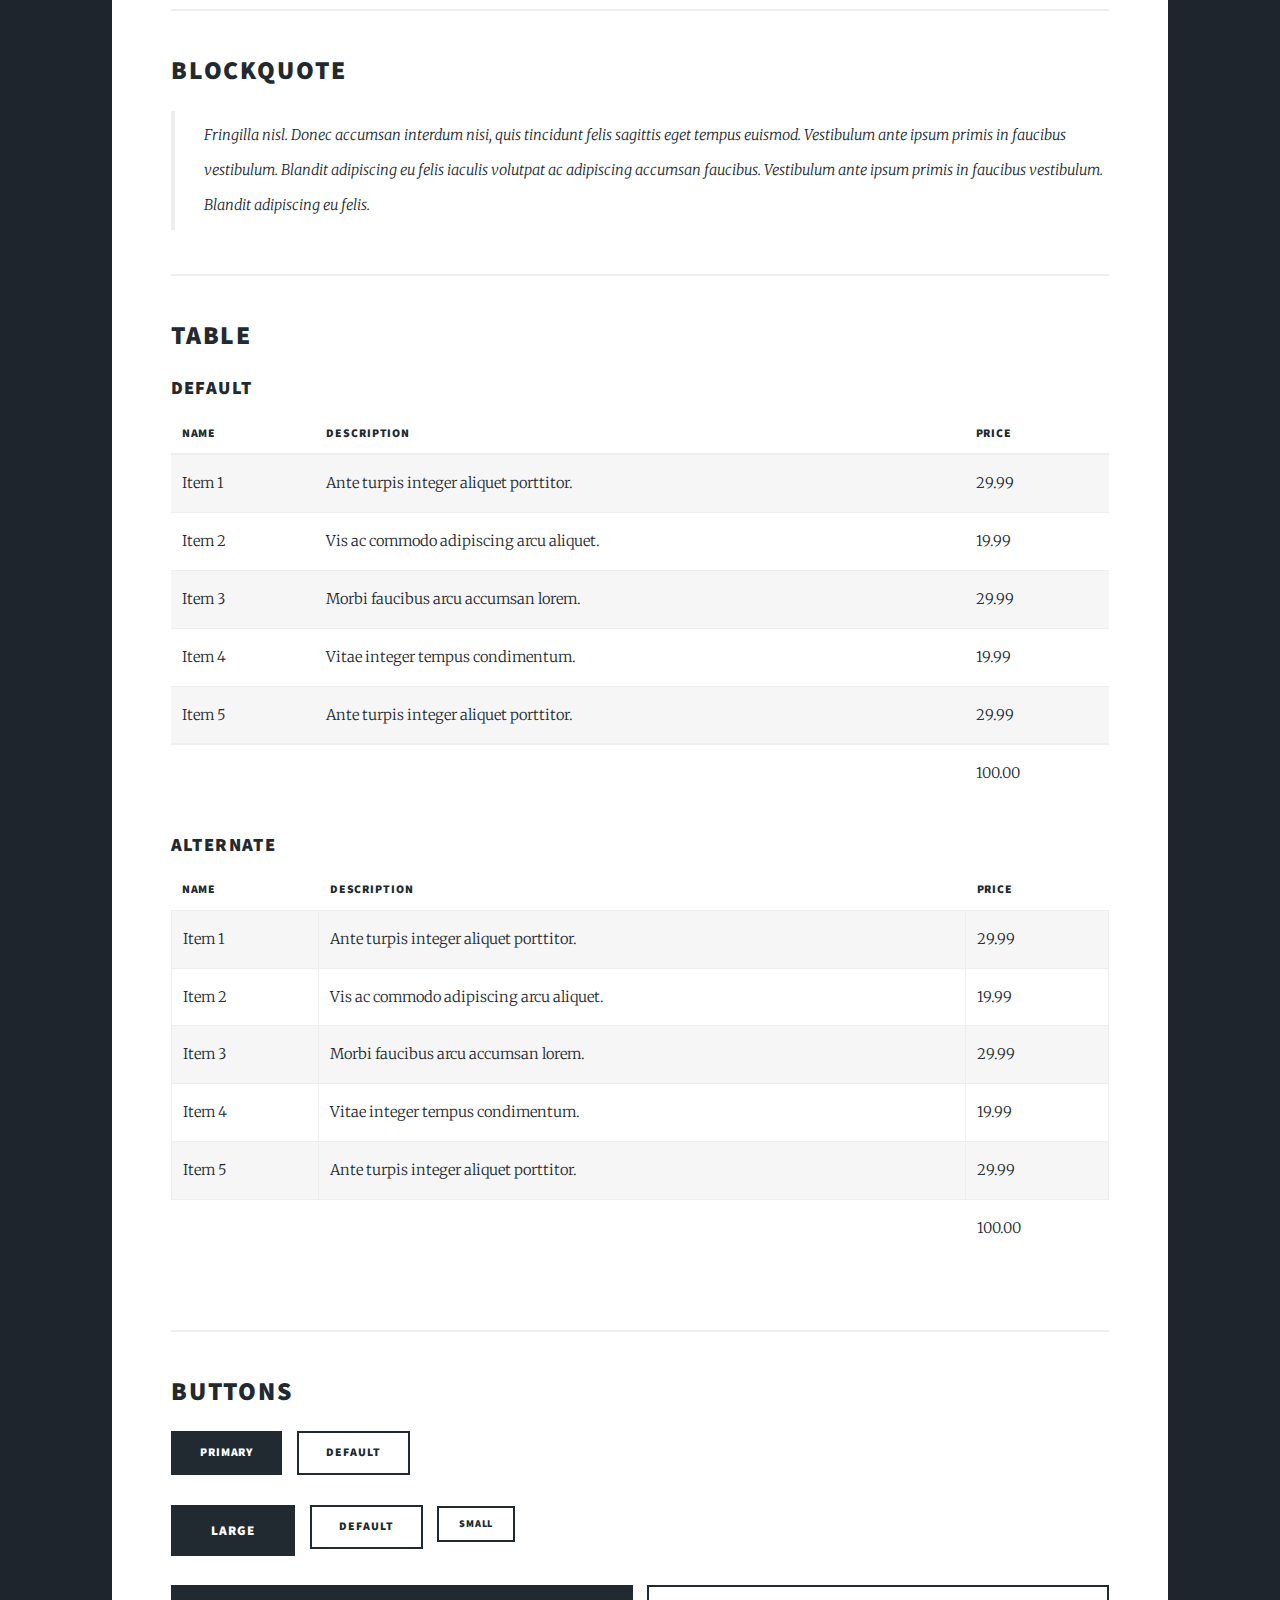
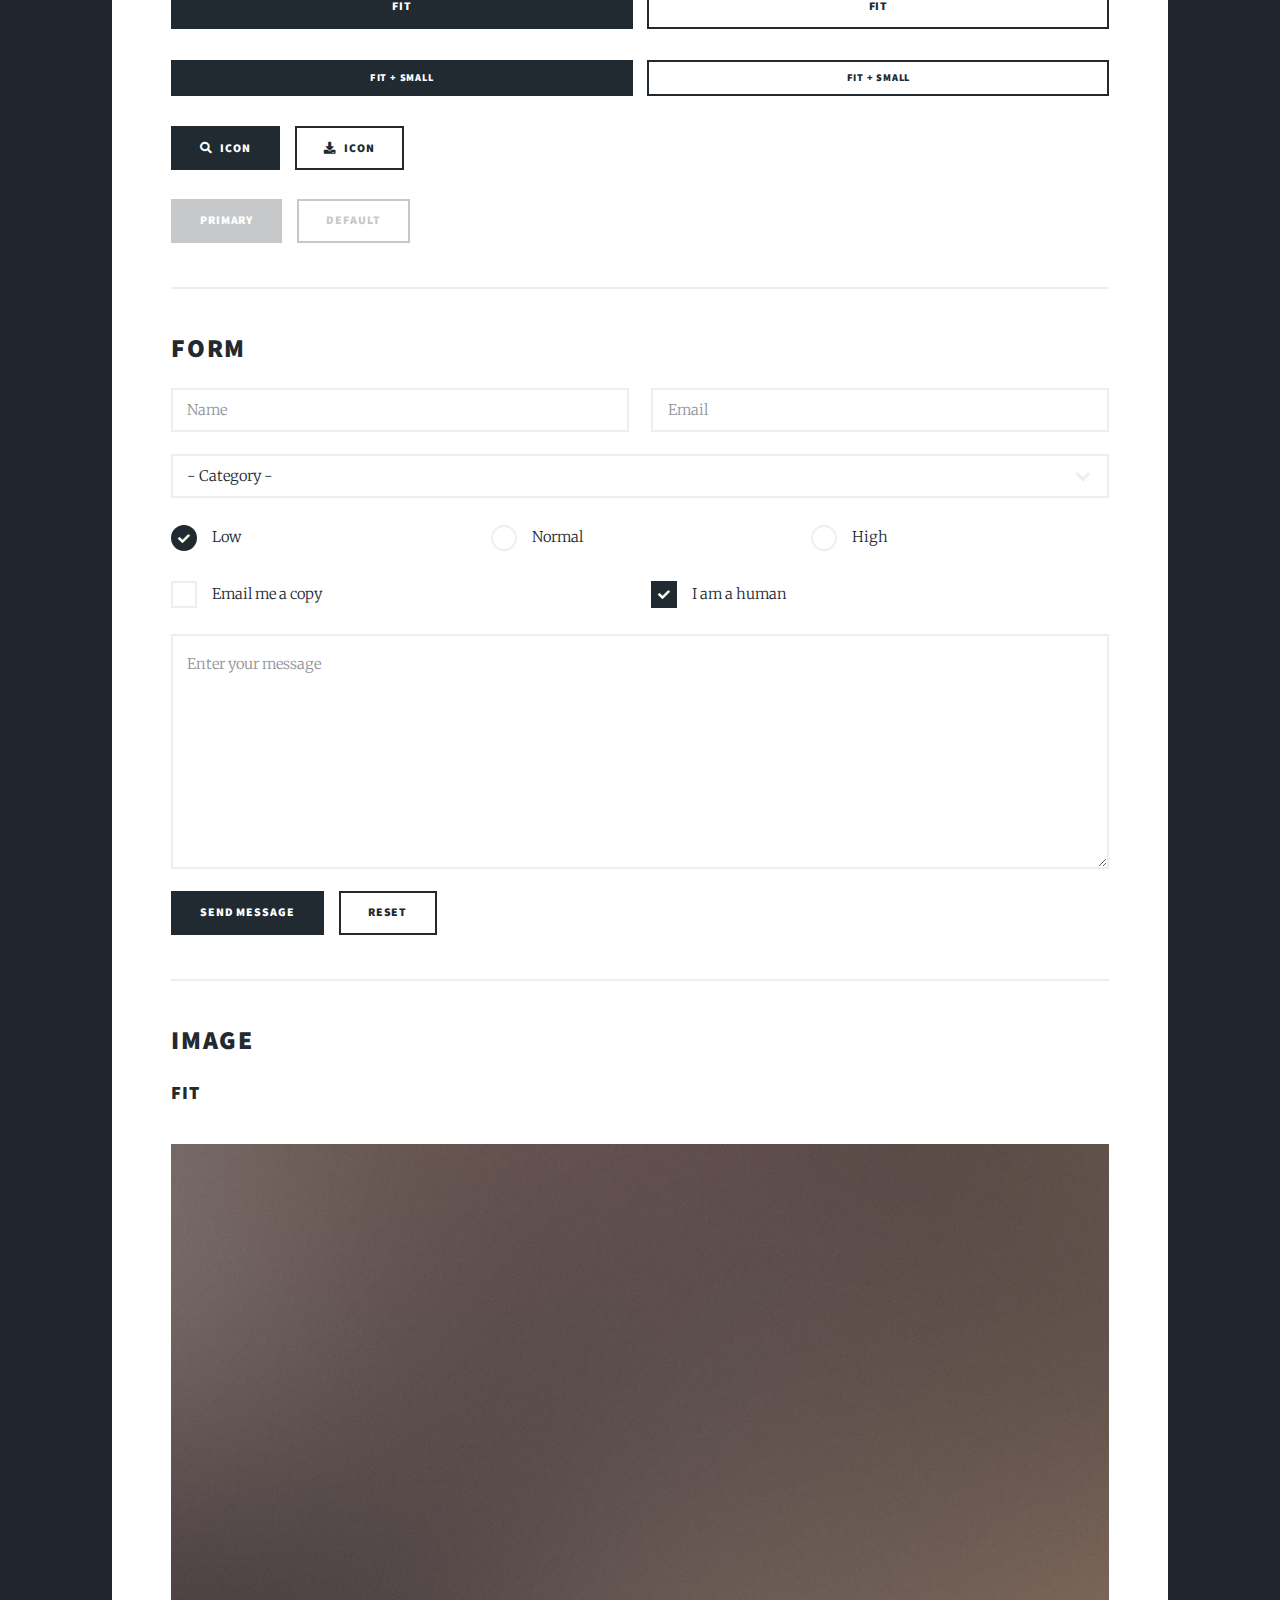
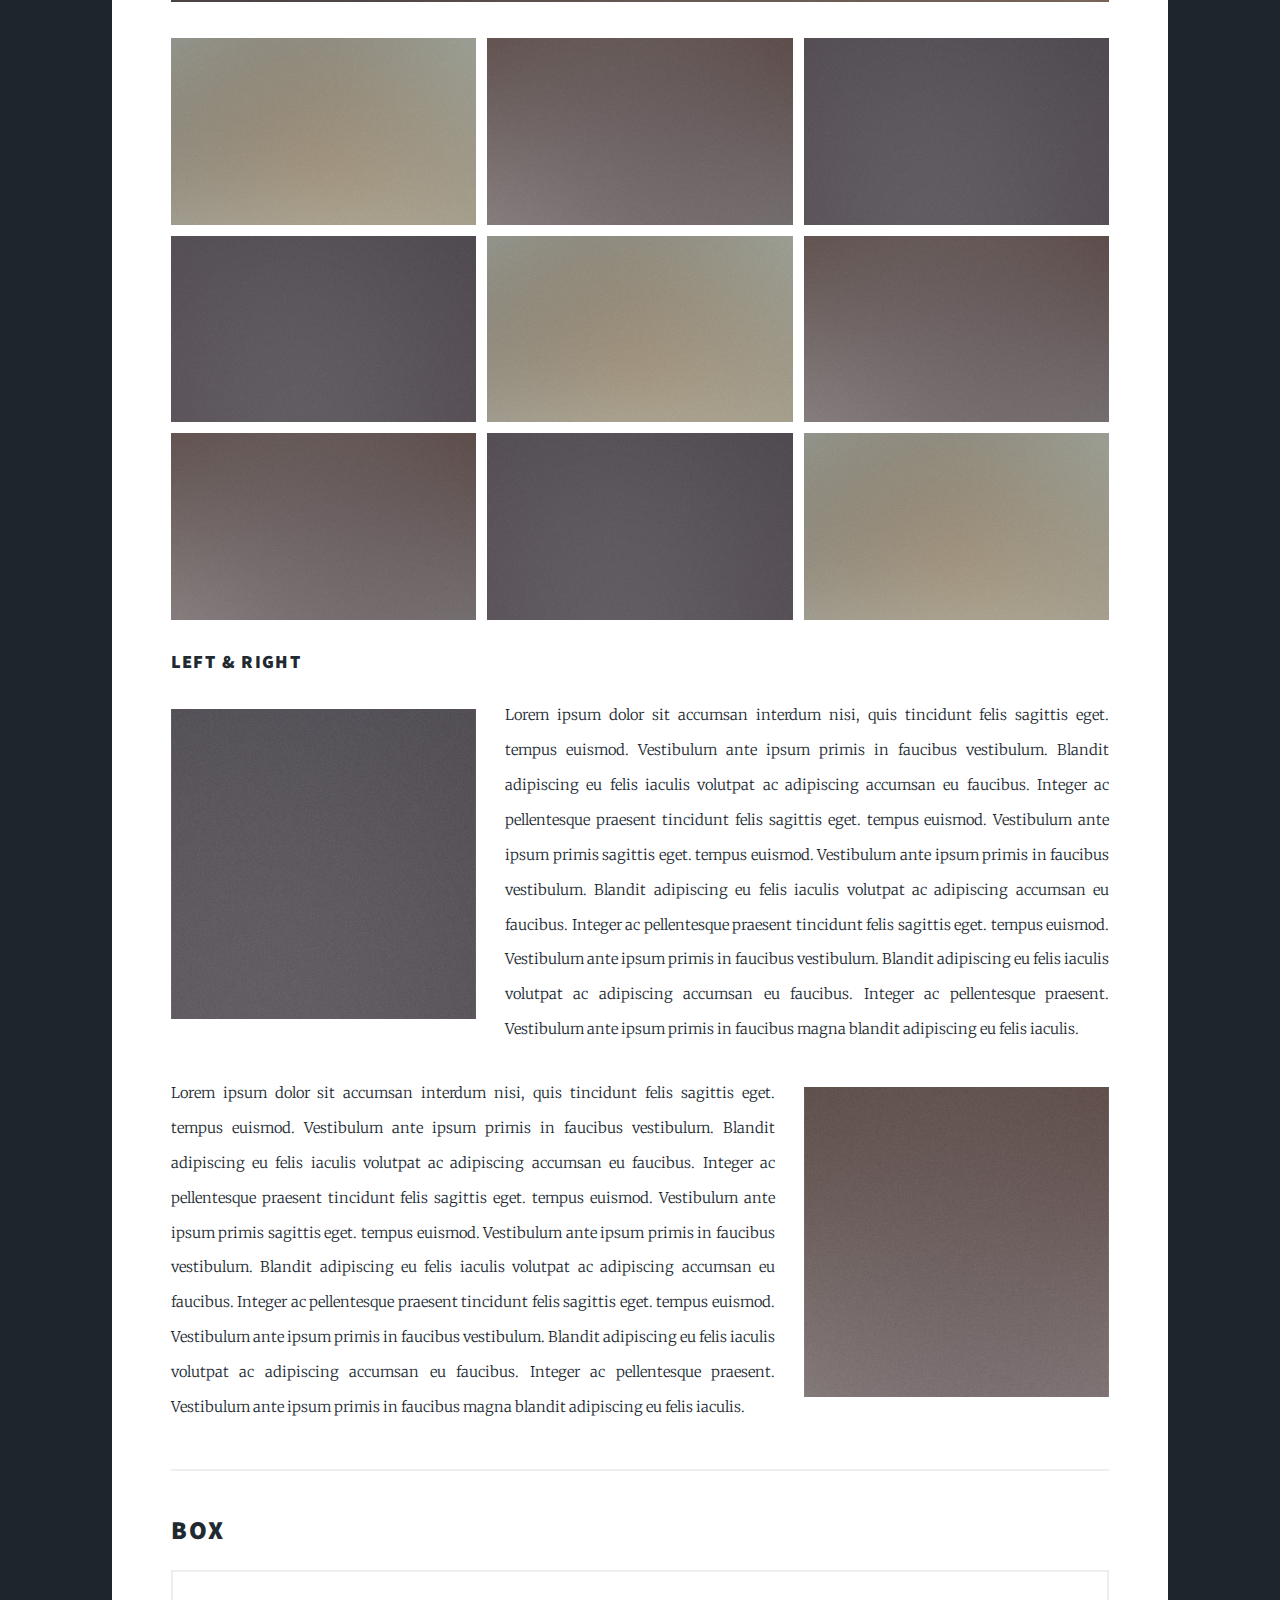
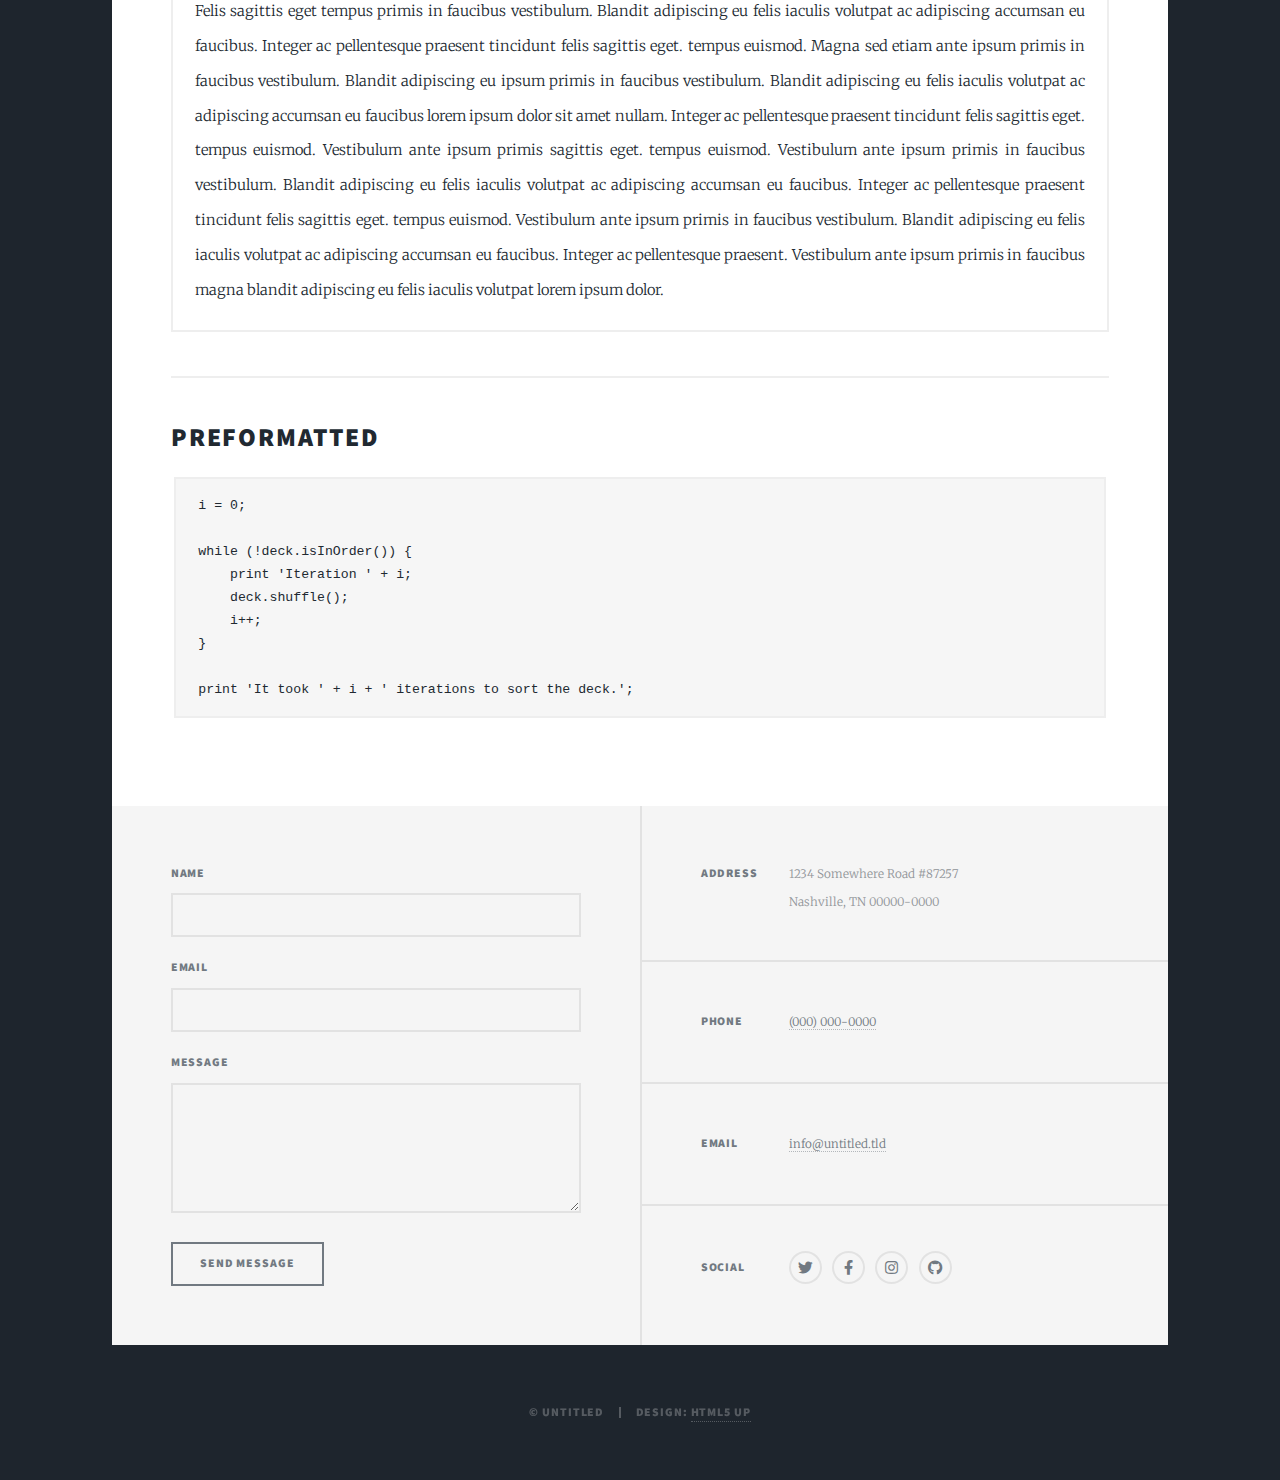
==== commit aee1d107: "add profile photo" ====
--- a/elements.html
+++ b/elements.html
@@ -6,7 +6,7 @@
 -->
 <html>
 	<head>
-		<title>Elements Reference - Massively by HTML5 UP</title>
+		<title>Rohith Portfolio</title>
 		<meta charset="utf-8" />
 		<meta name="viewport" content="width=device-width, initial-scale=1, user-scalable=no" />
 		<link rel="stylesheet" href="assets/css/main.css" />
@@ -19,15 +19,15 @@
 
 				<!-- Header -->
 					<header id="header">
-						<a href="index.html" class="logo">Rohith P</a>
+						<a href="index.html" class="logo">Working on</a>
 					</header>
 
 				<!-- Nav -->
 					<nav id="nav">
 						<ul class="links">
-							<li><a href="index.html">This is Massively</a></li>
-							<li><a href="generic.html">Generic Page</a></li>
-							<li class="active"><a href="elements.html">Elements Reference</a></li>
+							<li><a href="index.html">Projects</a></li>
+							<li><a href="generic.html">Blogs</a></li>
+							<li class="active"><a href="elements.html">Working on</a></li>
 						</ul>
 						<ul class="icons">
 							<li><a href="#" class="icon brands fa-twitter"><span class="label">Twitter</span></a></li>
